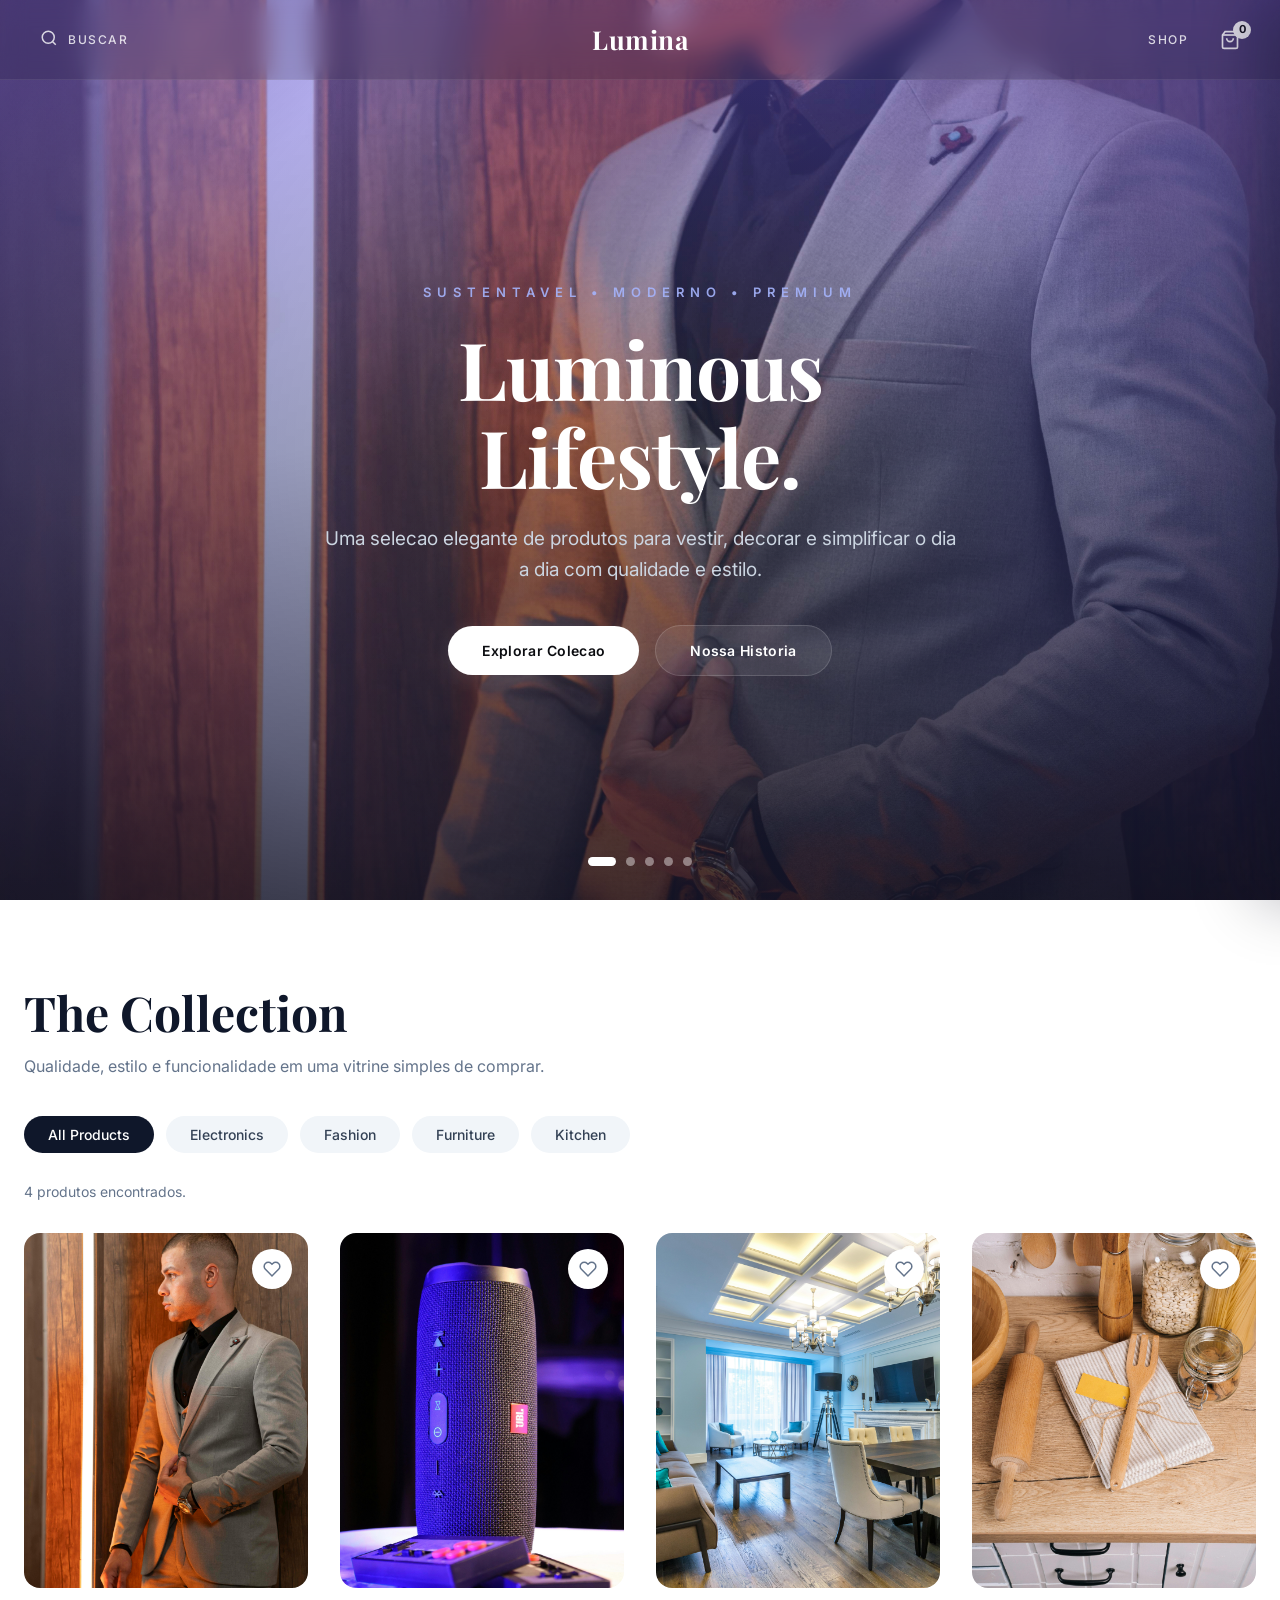
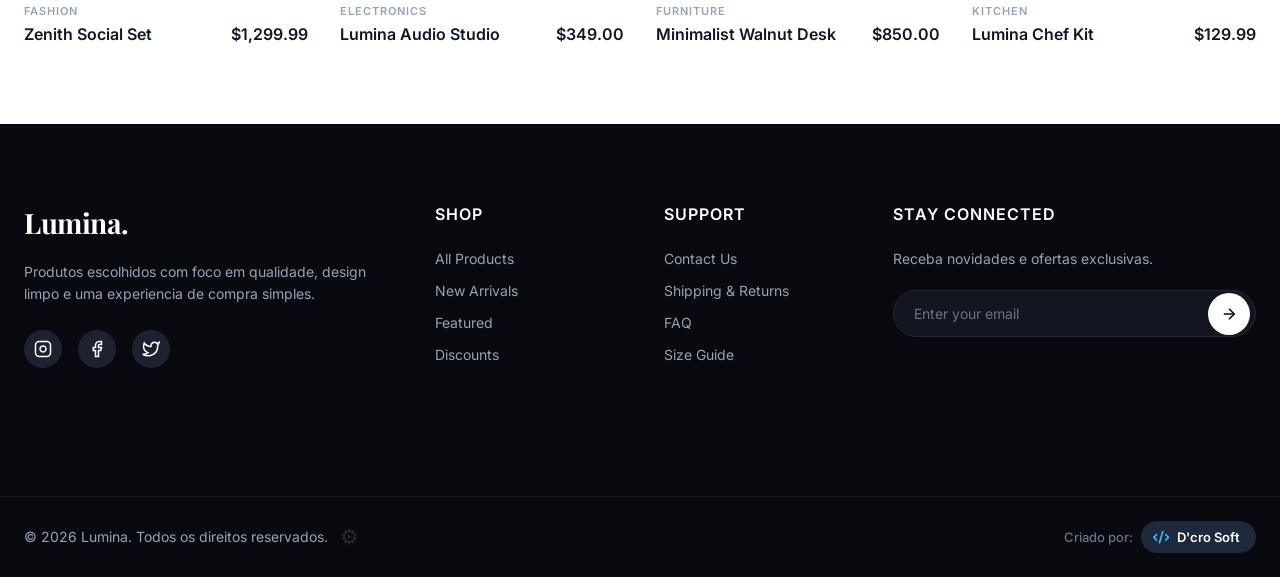
==== index.html @ e0f4ee26 "Alteração da home page" ====
<!DOCTYPE html>
<html lang="pt">

<head>
  <meta charset="UTF-8">
  <meta name="viewport" content="width=device-width, initial-scale=1.0">
  <title>Lumina - Loja Premium</title>
  <link rel="preconnect" href="https://fonts.googleapis.com">
  <link rel="preconnect" href="https://fonts.gstatic.com" crossorigin>
  <link
    href="https://fonts.googleapis.com/css2?family=Inter:wght@400;500;600&family=Playfair+Display:wght@700&display=swap"
    rel="stylesheet">
  <link rel="stylesheet" href="https://cdnjs.cloudflare.com/ajax/libs/font-awesome/6.5.1/css/all.min.css">
  <link rel="stylesheet" href="css/style.css">
</head>

<body>
  <nav class="navbar">
    <div class="nav-container">
      <div class="nav-left">
        <button class="search-toggle-btn" type="button" aria-label="Abrir busca">
          <span class="search-icon">
            <svg viewBox="0 0 24 24" fill="none" stroke="currentColor" stroke-width="2">
              <circle cx="11" cy="11" r="8"></circle>
              <line x1="21" y1="21" x2="16.65" y2="16.65"></line>
            </svg>
          </span>
          <span class="nav-text">BUSCAR</span>
        </button>
      </div>

      <div class="nav-center">
        <a href="#" class="brand-logo">Lumina</a>
      </div>

      <div class="nav-right">
        <a href="#collection" class="nav-link">SHOP</a>
        <button class="cart-btn" type="button" aria-label="Abrir carrinho">
          <svg viewBox="0 0 24 24" fill="none" stroke="currentColor" stroke-width="2">
            <path d="M6 2L3 6v14a2 2 0 0 0 2 2h14a2 2 0 0 0 2-2V6l-3-4z"></path>
            <line x1="3" y1="6" x2="21" y2="6"></line>
            <path d="M16 10a4 4 0 0 1-8 0"></path>
          </svg>
          <span class="cart-count" aria-live="polite">0</span>
        </button>
      </div>
    </div>
  </nav>

  <section class="hero-slider" aria-label="Destaques da loja">
    <div class="slider-wrapper" id="sliderWrapper">
      <div class="slide active-slide" style="background-image: url('images/roupaSocial.jpg');">
        <div class="hero-content">
          <p class="subtitle">SUSTENTAVEL • MODERNO • PREMIUM</p>
          <h1 class="title">Luminous<br>Lifestyle.</h1>
          <p class="description">Uma selecao elegante de produtos para vestir, decorar e simplificar o dia a dia com
            qualidade e estilo.</p>
          <div class="hero-buttons">
            <a href="#collection" class="btn btn-primary">Explorar Colecao</a>
            <a href="#footer" class="btn btn-secondary">Nossa Historia</a>
          </div>
        </div>
      </div>

      <div class="slide" style="background-image: url('images/kit-cozinha.jpg');">
        <div class="hero-content">
          <p class="subtitle">CASA • ELEGANCIA • FUNCIONALIDADE</p>
          <h1 class="title">Kitchen<br>Essentials.</h1>
          <p class="description">Itens de cozinha com visual limpo, materiais resistentes e presenca discreta.</p>
          <div class="hero-buttons">
            <a href="#collection" class="btn btn-primary" data-category-link="Kitchen">Ver Cozinha</a>
            <a href="#collection" class="btn btn-secondary">Catalogo</a>
          </div>
        </div>
      </div>

      <div class="slide" style="background-image: url('images/mobila.jpg');">
        <div class="hero-content">
          <p class="subtitle">PREMIUM • DESIGN • CONFORTO</p>
          <h1 class="title">Modern<br>Spaces.</h1>
          <p class="description">Moveis e pecas para ambientes calmos, bonitos e bem organizados.</p>
          <div class="hero-buttons">
            <a href="#collection" class="btn btn-primary" data-category-link="Furniture">Shop Interior</a>
            <a href="#collection" class="btn btn-secondary">Catalogo</a>
          </div>
        </div>
      </div>

      <div class="slide" style="background-image: url('images/roupa.jpg');">
        <div class="hero-content">
          <p class="subtitle">FASHION • CONFORTO • ECO</p>
          <h1 class="title">Conscious<br>Fashion.</h1>
          <p class="description">Pecas versateis para quem gosta de roupa bonita sem exagero.</p>
          <div class="hero-buttons">
            <a href="#collection" class="btn btn-primary" data-category-link="Fashion">Ver Moda</a>
            <a href="#footer" class="btn btn-secondary">Etica Eco</a>
          </div>
        </div>
      </div>

      <div class="slide" style="background-image: url('images/electronicos.jpg');">
        <div class="hero-content">
          <p class="subtitle">TECH • MODERNO • INTELIGENTE</p>
          <h1 class="title">Everyday<br>Tech.</h1>
          <p class="description">Eletronicos selecionados para trabalho, lazer e rotina com acabamento premium.</p>
          <div class="hero-buttons">
            <a href="#collection" class="btn btn-primary" data-category-link="Electronics">Ver Eletronicos</a>
            <a href="#collection" class="btn btn-secondary">Novidades</a>
          </div>
        </div>
      </div>

      <div class="slide" style="background-image: url('images/roupaSocial.jpg');">
        <div class="hero-content">
          <p class="subtitle">SUSTENTAVEL • MODERNO • PREMIUM</p>
          <h1 class="title">Luminous<br>Lifestyle.</h1>
          <p class="description">Uma selecao elegante de produtos para vestir, decorar e simplificar o dia a dia com
            qualidade e estilo.</p>
          <div class="hero-buttons">
            <a href="#collection" class="btn btn-primary">Explorar Colecao</a>
            <a href="#footer" class="btn btn-secondary">Nossa Historia</a>
          </div>
        </div>
      </div>
    </div>

    <div class="slider-dots" id="sliderDots" aria-label="Controle dos slides"></div>
    <div id="heroToast" class="hero-toast" role="status" aria-live="polite" aria-atomic="true"></div>
  </section>

  <section class="collection-section" id="collection">
    <div class="container">
      <header class="collection-header fade-up-element visible">
        <h2 class="collection-title">The Collection</h2>
        <p class="collection-subtitle">Qualidade, estilo e funcionalidade em uma vitrine simples de comprar.</p>
      </header>

      <div class="collection-search" id="collectionSearch" aria-hidden="true">
        <div class="collection-search-inner">
          <span class="collection-search-icon" aria-hidden="true">
            <svg viewBox="0 0 24 24" fill="none" stroke="currentColor" stroke-width="2">
              <circle cx="11" cy="11" r="8"></circle>
              <line x1="21" y1="21" x2="16.65" y2="16.65"></line>
            </svg>
          </span>
          <input type="search" id="productSearch" placeholder="Buscar produtos, categorias ou estilos..."
            aria-label="Buscar produtos">
          <button class="search-close-btn" type="button" aria-label="Limpar busca">Limpar</button>
        </div>
      </div>

      <div class="categories-wrapper fade-up-element visible">
        <div class="categories-container">
          <button class="category-btn active" type="button" data-category="All">All Products</button>
          <button class="category-btn" type="button" data-category="Electronics">Electronics</button>
          <button class="category-btn" type="button" data-category="Fashion">Fashion</button>
          <button class="category-btn" type="button" data-category="Furniture">Furniture</button>
          <button class="category-btn" type="button" data-category="Kitchen">Kitchen</button>
        </div>
      </div>

      <p class="results-status" id="resultsStatus" aria-live="polite"></p>

      <div class="products-grid">
        <article class="product-card fade-up-element visible" data-id="zenith" data-category="Fashion"
          data-name="Zenith Social Set" data-price="1299.99">
          <div class="product-image-container">
            <img src="images/roupaSocial.jpg" alt="Zenith Social Set" class="product-image">
            <button class="favorite-btn" type="button" aria-label="Favoritar Zenith Social Set">
              <svg viewBox="0 0 24 24" fill="none" stroke="currentColor" stroke-width="2">
                <path
                  d="M20.84 4.61a5.5 5.5 0 0 0-7.78 0L12 5.67l-1.06-1.06a5.5 5.5 0 0 0-7.78 7.78l1.06 1.06L12 21.23l7.78-7.78 1.06-1.06a5.5 5.5 0 0 0 0-7.78z">
                </path>
              </svg>
            </button>
            <button class="add-to-bag-btn" type="button">Add to Bag</button>
          </div>
          <div class="product-info">
            <span class="product-category">Fashion</span>
            <div class="product-meta">
              <h3 class="product-name">Zenith Social Set</h3>
              <span class="product-price">$1,299.99</span>
            </div>
          </div>
        </article>

        <article class="product-card fade-up-element visible" data-id="lumina-audio" data-category="Electronics"
          data-name="Lumina Audio Studio" data-price="349.00">
          <div class="product-image-container">
            <img src="images/electronicos.jpg" alt="Lumina Audio Studio" class="product-image">
            <button class="favorite-btn" type="button" aria-label="Favoritar Lumina Audio Studio">
              <svg viewBox="0 0 24 24" fill="none" stroke="currentColor" stroke-width="2">
                <path
                  d="M20.84 4.61a5.5 5.5 0 0 0-7.78 0L12 5.67l-1.06-1.06a5.5 5.5 0 0 0-7.78 7.78l1.06 1.06L12 21.23l7.78-7.78 1.06-1.06a5.5 5.5 0 0 0 0-7.78z">
                </path>
              </svg>
            </button>
            <button class="add-to-bag-btn" type="button">Add to Bag</button>
          </div>
          <div class="product-info">
            <span class="product-category">Electronics</span>
            <div class="product-meta">
              <h3 class="product-name">Lumina Audio Studio</h3>
              <span class="product-price">$349.00</span>
            </div>
          </div>
        </article>

        <article class="product-card fade-up-element visible" data-id="walnut-desk" data-category="Furniture"
          data-name="Minimalist Walnut Desk" data-price="850.00">
          <div class="product-image-container">
            <img src="images/mobila.jpg" alt="Minimalist Walnut Desk" class="product-image">
            <button class="favorite-btn" type="button" aria-label="Favoritar Minimalist Walnut Desk">
              <svg viewBox="0 0 24 24" fill="none" stroke="currentColor" stroke-width="2">
                <path
                  d="M20.84 4.61a5.5 5.5 0 0 0-7.78 0L12 5.67l-1.06-1.06a5.5 5.5 0 0 0-7.78 7.78l1.06 1.06L12 21.23l7.78-7.78 1.06-1.06a5.5 5.5 0 0 0 0-7.78z">
                </path>
              </svg>
            </button>
            <button class="add-to-bag-btn" type="button">Add to Bag</button>
          </div>
          <div class="product-info">
            <span class="product-category">Furniture</span>
            <div class="product-meta">
              <h3 class="product-name">Minimalist Walnut Desk</h3>
              <span class="product-price">$850.00</span>
            </div>
          </div>
        </article>

        <article class="product-card fade-up-element visible" data-id="chef-kit" data-category="Kitchen"
          data-name="Lumina Chef Kit" data-price="129.99">
          <div class="product-image-container">
            <img src="images/kit-cozinha.jpg" alt="Lumina Chef Kit" class="product-image">
            <button class="favorite-btn" type="button" aria-label="Favoritar Lumina Chef Kit">
              <svg viewBox="0 0 24 24" fill="none" stroke="currentColor" stroke-width="2">
                <path
                  d="M20.84 4.61a5.5 5.5 0 0 0-7.78 0L12 5.67l-1.06-1.06a5.5 5.5 0 0 0-7.78 7.78l1.06 1.06L12 21.23l7.78-7.78 1.06-1.06a5.5 5.5 0 0 0 0-7.78z">
                </path>
              </svg>
            </button>
            <button class="add-to-bag-btn" type="button">Add to Bag</button>
          </div>
          <div class="product-info">
            <span class="product-category">Kitchen</span>
            <div class="product-meta">
              <h3 class="product-name">Lumina Chef Kit</h3>
              <span class="product-price">$129.99</span>
            </div>
          </div>
        </article>
      </div>
    </div>
  </section>

  <aside class="cart-drawer" id="cartDrawer" aria-hidden="true" aria-label="Carrinho de compras">
    <div class="cart-drawer-header">
      <h2>Seu Carrinho</h2>
      <button class="cart-close-btn" type="button" aria-label="Fechar carrinho">×</button>
    </div>
    <div class="cart-items" id="cartItems"></div>
    <div class="cart-empty" id="cartEmpty">Seu carrinho esta vazio.</div>
    <div class="cart-summary">
      <div>
        <span>Subtotal</span>
        <strong id="cartSubtotal">$0.00</strong>
      </div>
      <button class="checkout-btn" type="button">Finalizar Pedido</button>
    </div>
  </aside>
  <div class="overlay" id="overlay"></div>

  <footer class="main-footer" id="footer">
    <div class="container footer-container">
      <div class="footer-column brand-column">
        <a href="#" class="footer-logo">Lumina.</a>
        <p class="footer-about">Produtos escolhidos com foco em qualidade, design limpo e uma experiencia de compra
          simples.</p>
        <div class="social-links">
          <a href="#" aria-label="Instagram">
            <svg viewBox="0 0 24 24" fill="none" stroke="currentColor" stroke-width="2">
              <rect x="2" y="2" width="20" height="20" rx="5" ry="5"></rect>
              <path d="M16 11.37A4 4 0 1 1 12.63 8 4 4 0 0 1 16 11.37z"></path>
              <line x1="17.5" y1="6.5" x2="17.51" y2="6.5"></line>
            </svg>
          </a>
          <a href="#" aria-label="Facebook">
            <svg viewBox="0 0 24 24" fill="none" stroke="currentColor" stroke-width="2">
              <path d="M18 2h-3a5 5 0 0 0-5 5v3H7v4h3v8h4v-8h3l1-4h-4V7a1 1 0 0 1 1-1h3z"></path>
            </svg>
          </a>
          <a href="#" aria-label="Twitter">
            <svg viewBox="0 0 24 24" fill="none" stroke="currentColor" stroke-width="2">
              <path
                d="M23 3a10.9 10.9 0 0 1-3.14 1.53 4.48 4.48 0 0 0-7.86 3v1A10.66 10.66 0 0 1 3 4s-4 9 5 13a11.64 11.64 0 0 1-7 2c9 5 20 0 20-11.5a4.5 4.5 0 0 0-.08-.83A7.72 7.72 0 0 0 23 3z">
              </path>
            </svg>
          </a>
        </div>
      </div>

      <div class="footer-column">
        <h4 class="footer-title">Shop</h4>
        <ul class="footer-links">
          <li><a href="#collection">All Products</a></li>
          <li><a href="#collection">New Arrivals</a></li>
          <li><a href="#collection">Featured</a></li>
          <li><a href="#collection">Discounts</a></li>
        </ul>
      </div>

      <div class="footer-column">
        <h4 class="footer-title">Support</h4>
        <ul class="footer-links">
          <li><a href="#">Contact Us</a></li>
          <li><a href="#">Shipping & Returns</a></li>
          <li><a href="#">FAQ</a></li>
          <li><a href="#">Size Guide</a></li>
        </ul>
      </div>

      <div class="footer-column newsletter-column">
        <h4 class="footer-title">Stay Connected</h4>
        <p class="newsletter-text">Receba novidades e ofertas exclusivas.</p>
        <form class="newsletter-form" id="newsletterForm">
          <input type="email" placeholder="Enter your email" class="newsletter-input" required>
          <button type="submit" class="newsletter-btn" aria-label="Inscrever">
            <svg viewBox="0 0 24 24" fill="none" stroke="currentColor" stroke-width="2">
              <line x1="5" y1="12" x2="19" y2="12"></line>
              <polyline points="12 5 19 12 12 19"></polyline>
            </svg>
          </button>
        </form>
      </div>
    </div>

    <div class="footer-bottom">
      <div class="container bottom-container">
        <div class="copyright-admin-box">
          <p>&copy; 2026 Lumina. Todos os direitos reservados.</p>
          <a href="loginAdm.html" class="admin-link" title="Painel Administrativo">⚙</a>
        </div>

        <div class="dev-credits">
          <span class="created-by-text">Criado por:</span>
          <a href="https://dcro-soft.vercel.app/" target="_blank" rel="noopener noreferrer" class="btn-dcro">
            <i class="fa-solid fa-code icone-codigo"></i>
            <div class="janela-conteudo">
              <span class="texto-dcro">D'cro Soft</span>
              <i class="fa-solid fa-arrow-right icone-seta"></i>
            </div>
          </a>
        </div>
      </div>
    </div>
  </footer>

  <script src="js/script.js"></script>
</body>

</html>
---- css/style.css ----
/* ==========================================================================
   RESET E CONFIGURAÇÕES GERAIS
   ========================================================================== */
* {
    margin: 0;
    padding: 0;
    box-sizing: border-box;
    font-family: 'Inter', system-ui, -apple-system, sans-serif;
}

body {
    background-color: #0b0c10;
    color: #ffffff;
    overflow-x: hidden;
    -webkit-font-smoothing: antialiased;
}

/* ==========================================================================
   NAVBAR SUPERIOR (GLASSMORPHISM STYLE)
   ========================================================================== */
.navbar {
    position: fixed;
    top: 0;
    left: 0;
    width: 100%;
    height: 80px;
    z-index: 100;
    background-color: rgba(11, 12, 16, 0.15);
    backdrop-filter: blur(12px);
    -webkit-backdrop-filter: blur(12px);
    border-bottom: 1px solid rgba(255, 255, 255, 0.08);
    display: flex;
    align-items: center;
    /* Transição suave para quando a classe mudar */
    transition: background-color 0.4s ease, border-bottom 0.4s ease, box-shadow 0.4s ease;
}

.navbar.navbar-scrolled {
    background-color: #0b0c10;
    /* O teu azul-escuro/preto de luxo do Body */
    border-bottom: 1px solid rgba(165, 180, 252, 0.2);
    /* Linha fina lilás sutil */
    box-shadow: 0 10px 30px rgba(0, 0, 0, 0.3);
    /* Sombra para descolar da secção branca */
}

.nav-container {
    width: 100%;
    max-width: 1440px;
    margin: 0 auto;
    padding: 0 40px;
    display: flex;
    justify-content: space-between;
    align-items: center;
}

/* Lado Esquerdo - Botao de busca */
.nav-left {
    flex: 1;
    display: flex;
    justify-content: flex-start;
}

.search-toggle-btn {
    background: transparent;
    border: none;
    color: #ffffff;
    display: flex;
    align-items: center;
    gap: 10px;
    cursor: pointer;
    font-size: 12px;
    font-weight: 500;
    letter-spacing: 1.5px;
    opacity: 0.8;
    transition: opacity 0.3s ease;
}

.search-toggle-btn:hover {
    opacity: 1;
}

.search-icon svg {
    width: 18px;
    height: 18px;
}

/* Centro - Logotipo */
.nav-center {
    display: flex;
    justify-content: center;
}

.brand-logo {
    font-family: 'Playfair Display', Georgia, serif;
    font-size: 26px;
    font-weight: 700;
    color: #ffffff;
    text-decoration: none;
    letter-spacing: 0.5px;
}

/* Lado Direito - Menu e Carrinho */
.nav-right {
    flex: 1;
    display: flex;
    justify-content: flex-end;
    align-items: center;
    gap: 32px;
}

.nav-link {
    color: #ffffff;
    text-decoration: none;
    font-size: 12px;
    font-weight: 500;
    letter-spacing: 1.5px;
    opacity: 0.8;
    transition: opacity 0.3s ease;
}

.nav-link:hover {
    opacity: 1;
}

.cart-btn {
    background: transparent;
    border: none;
    color: #ffffff;
    cursor: pointer;
    display: flex;
    align-items: center;
    position: relative;
    opacity: 0.8;
    transition: opacity 0.3s ease;
}

.cart-btn:hover {
    opacity: 1;
}

.cart-btn svg {
    width: 20px;
    height: 20px;
}

.cart-count {
    position: absolute;
    top: -9px;
    right: -11px;
    min-width: 18px;
    height: 18px;
    padding: 0 5px;
    border-radius: 999px;
    background-color: #ffffff;
    color: #0b0c10;
    display: inline-flex;
    align-items: center;
    justify-content: center;
    font-size: 11px;
    font-weight: 700;
    line-height: 1;
}

.search-close-btn {
    border: none;
    border-radius: 999px;
    background-color: #0f172a;
    color: #ffffff;
    padding: 0 18px;
    font-weight: 700;
    cursor: pointer;
}

/* ==========================================================================
   CONTAINER DO HERO SLIDER
   ========================================================================== */
.hero-slider {
    position: relative;
    width: 100vw;
    height: 100vh;
    overflow: hidden;
    background-color: #000000;
}

.slider-wrapper {
    display: flex;
    width: max-content;
    height: 100%;
    transition: transform 0.8s cubic-bezier(0.25, 1, 0.5, 1);
}

/* Cada Slide Individual */
.slide {
    position: relative;
    width: 100vw;
    height: 100%;
    background-size: cover;
    background-repeat: no-repeat;
    background-position: center;
    display: flex;
    align-items: center;
    justify-content: center;
    text-align: center;
    flex-shrink: 0;
}

/* Efeito Vinheta Lilás */
.slide::before {
    content: '';
    position: absolute;
    top: 0;
    left: 0;
    width: 100%;
    height: 100%;
    background: radial-gradient(circle,
            rgba(165, 180, 252, 0.15) 0%,
            rgba(99, 102, 241, 0.35) 60%,
            rgba(49, 46, 129, 0.65) 100%);
    z-index: 1;
}

.slide::after {
    content: '';
    position: absolute;
    top: 0;
    left: 0;
    width: 100%;
    height: 100%;
    background: linear-gradient(to bottom,
            rgba(139, 92, 246, 0.2) 0%,
            rgba(15, 23, 42, 0.3) 50%,
            rgba(11, 12, 16, 0.7) 100%);
    z-index: 2;
}

/* Elementos do Texto */
.hero-content {
    position: relative;
    z-index: 10;
    max-width: 850px;
    padding: 0 24px;
    margin-top: 60px;
    /* Compensa a altura da Navbar */
    display: flex;
    flex-direction: column;
    align-items: center;
}

.subtitle {
    font-size: clamp(10px, 1.2vw, 13px);
    letter-spacing: 6px;
    color: #a5b4fc;
    margin-bottom: 24px;
    font-weight: 600;
    text-transform: uppercase;
    opacity: 0.9;
}

.title {
    font-size: clamp(38px, 6.5vw, 80px);
    font-family: 'Playfair Display', Georgia, serif;
    font-weight: 700;
    line-height: 1.1;
    color: #ffffff;
    margin-bottom: 24px;
    letter-spacing: -1px;
}

.description {
    font-size: clamp(14px, 1.8vw, 19px);
    color: #cbd5e1;
    line-height: 1.6;
    margin-bottom: 40px;
    max-width: 640px;
    font-weight: 400;
}

.hero-buttons {
    display: flex;
    gap: 16px;
    justify-content: center;
    align-items: center;
}

.btn {
    display: inline-block;
    padding: 16px 34px;
    border-radius: 40px;
    text-decoration: none;
    font-size: 14px;
    font-weight: 600;
    letter-spacing: 0.3px;
    transition: all 0.3s cubic-bezier(0.4, 0, 0.2, 1);
}

.btn-primary {
    background-color: #ffffff;
    color: #0b0c10;
    box-shadow: 0 4px 20px rgba(255, 255, 255, 0.1);
}

.btn-primary:hover {
    background-color: #f3f4f6;
    transform: translateY(-3px);
    box-shadow: 0 6px 24px rgba(255, 255, 255, 0.2);
}

.btn-secondary {
    background-color: rgba(255, 255, 255, 0.08);
    color: #ffffff;
    backdrop-filter: blur(12px);
    -webkit-backdrop-filter: blur(12px);
    border: 1px solid rgba(255, 255, 255, 0.15);
}

.btn-secondary:hover {
    background-color: rgba(255, 255, 255, 0.16);
    border-color: rgba(255, 255, 255, 0.3);
    transform: translateY(-3px);
}

/* Acessibilidade: foco visível premium */
.btn:focus-visible,
.nav-link:focus-visible,
.search-toggle-btn:focus-visible,
.cart-btn:focus-visible,
.category-btn:focus-visible,
.favorite-btn:focus-visible,
.add-to-bag-btn:focus-visible,
.slider-dot:focus-visible,
.cart-close-btn:focus-visible,
.checkout-btn:focus-visible,
.quantity-controls button:focus-visible,
.search-close-btn:focus-visible,
.newsletter-btn:focus-visible,
.newsletter-input:focus-visible {
    outline: 2px solid rgba(56, 189, 248, 0.9);
    outline-offset: 3px;
    box-shadow: 0 0 0 5px rgba(56, 189, 248, 0.18);
}

/* Toast de confirmação (Add to Bag) */
.hero-toast {
    position: absolute;
    left: 50%;
    top: 95px;
    transform: translateX(-50%);
    padding: 10px 18px;
    border-radius: 999px;
    background: rgba(255, 255, 255, 0.12);
    border: 1px solid rgba(255, 255, 255, 0.18);
    color: #ffffff;
    font-size: 13px;
    backdrop-filter: blur(10px);
    -webkit-backdrop-filter: blur(10px);
    opacity: 0;
    pointer-events: none;
    transition: opacity 0.25s ease, transform 0.25s ease;
    z-index: 200;
}

.hero-toast.show {
    opacity: 1;
    transform: translateX(-50%) translateY(-6px);
}

.slider-dots {
    position: absolute;
    left: 50%;
    bottom: 34px;
    z-index: 20;
    display: flex;
    align-items: center;
    gap: 10px;
    transform: translateX(-50%);
}

.slider-dot {
    width: 9px;
    height: 9px;
    border: 0;
    border-radius: 50%;
    background-color: rgba(255, 255, 255, 0.42);
    cursor: pointer;
    transition: width 0.25s ease, background-color 0.25s ease;
}

.slider-dot.active {
    width: 28px;
    border-radius: 999px;
    background-color: #ffffff;
}

/* ==========================================================================
   🎬 ANIMAÇÕES ENTRADA DE CADA SLIDE EXCLUSIVAS

   ========================================================================== */
.slide .subtitle,
.slide .title,
.slide .description,
.slide .hero-buttons {
    opacity: 0;
    transform: translateY(35px);
    transition: opacity 1.2s cubic-bezier(0.25, 1, 0.5, 1),
        transform 1.2s cubic-bezier(0.25, 1, 0.5, 1);
}

.slide .subtitle {
    transform: translateX(-40px);
    /* O subtítulo entra pela lateral */
}

/* Desbloqueio das animações no slide ativo */
.slide.active-slide .subtitle {
    opacity: 0.9;
    transform: translateX(0);
    transition-delay: 100ms;
}

.slide.active-slide .title {
    opacity: 1;
    transform: translateY(0);
    transition-delay: 250ms;
}

.slide.active-slide .description {
    opacity: 1;
    transform: translateY(0);
    transition-delay: 400ms;
}

.slide.active-slide .hero-buttons {
    opacity: 1;
    transform: translateY(0);
    transition-delay: 550ms;
}

/* ==========================================================================
   📱 RESPONSIVIDADE (MOBILE & TABLET)
   ========================================================================== */
@media (max-width: 992px) {
    .nav-container {
        padding: 0 24px;
    }

    .nav-text {
        display: none;
        /* Esconde a frase "BUSCAR" mantendo apenas o icone de lupa */
    }
}

@media (max-width: 768px) {
    .hero-buttons {
        flex-direction: column;
        width: 100%;
        gap: 12px;
    }

    .btn {
        width: 100%;
        text-align: center;
        padding: 14px 24px;
    }

    .collection-search.open {
        max-height: 140px;
    }

    .collection-search-inner {
        border-radius: 20px;
        align-items: stretch;
        flex-wrap: wrap;
        padding: 12px;
    }

    .collection-search input {
        flex-basis: calc(100% - 34px);
    }

    .search-close-btn {
        width: 100%;
        height: 42px;
    }
}

@media (max-width: 480px) {
    .navbar {
        height: 70px;
    }

    .brand-logo {
        font-size: 22px;
    }

    .subtitle {
        letter-spacing: 4px;
        margin-bottom: 16px;
    }

    .title {
        margin-bottom: 16px;
    }

    .description {
        margin-bottom: 32px;
    }
}





/* ==========================================================================
   🎬 ANIMAÇÃO EXCLUSIVA PARA O PRIMEIRO CARREGAMENTO (FIRST LOAD)
   ========================================================================== */

/* Criamos a animação para o título, descrição e botões */
@keyframes firstLoadFadeUp {
    from {
        opacity: 0;
        transform: translateY(40px);
    }

    to {
        opacity: 1;
        transform: translateY(0);
    }
}

/* Criamos a animação exclusiva para o subtítulo (vindo do lado) */
@keyframes firstLoadFadeRight {
    from {
        opacity: 0;
        transform: translateX(-50px);
    }

    to {
        opacity: 0.9;
        transform: translateX(0);
    }
}

/* 🎯 Aplicamos a animação apenas quando a página abre e o slide 1 está ativo */
.slide:first-child.active-slide .subtitle {
    animation: firstLoadFadeRight 1s cubic-bezier(0.25, 1, 0.5, 1) forwards;
    animation-delay: 200ms;
}

.slide:first-child.active-slide .title {
    animation: firstLoadFadeUp 1s cubic-bezier(0.25, 1, 0.5, 1) forwards;
    animation-delay: 400ms;
}

.slide:first-child.active-slide .description {
    animation: firstLoadFadeUp 1s cubic-bezier(0.25, 1, 0.5, 1) forwards;
    animation-delay: 600ms;
}

.slide:first-child.active-slide .hero-buttons {
    animation: firstLoadFadeUp 1s cubic-bezier(0.25, 1, 0.5, 1) forwards;
    animation-delay: 800ms;
}













/* ==========================================================================
   SECÇÃO 2: ESTILOS DA MONTRA DE PRODUTOS (THE COLLECTION)
   ========================================================================== */
/* ==========================================================================
   SECÇÃO 2: ESTILOS DA MONTRA DE PRODUTOS (THE COLLECTION)
   ========================================================================== */
.collection-section {
    background-color: #ffffff;
    /* Fundo branco limpo contrastando com o hero */
    color: #0b0c10;
    padding: 80px 0;
    width: 100vw;
    scroll-margin-top: 86px;
}

.container {
    max-width: 1280px;
    margin: 0 auto;
    padding: 0 24px;
}

/* 🎬 CLASSES BASE PARA OS FADES DE ENTRADA (Otimizadas com Keyframes Nativas) */
.fade-up-element.visible {
    opacity: 0;
    transform: translateY(30px);
    /* Força a execução da animação de forma fluida assim que a página renderiza */
    animation: entradaFadeUp 1.2s cubic-bezier(0.25, 1, 0.5, 1) forwards;
}

/* Definição estrutural da animação de subida */
@keyframes entradaFadeUp {
    from {
        opacity: 0;
        transform: translateY(30px);
    }

    to {
        opacity: 1;
        transform: translateY(0);
    }
}

/* Cabeçalho da Secção */
.collection-header {
    margin-bottom: 40px;
}

/* Aplica o delay de início ao cabeçalho */
.collection-header.fade-up-element.visible {
    animation-delay: 200ms;
}

.collection-title {
    font-size: clamp(32px, 4vw, 48px);
    font-family: 'Playfair Display', Georgia, serif;
    color: #0f172a;
    font-weight: 700;
    margin-bottom: 12px;
}

.collection-subtitle {
    font-size: 16px;
    color: #64748b;
    max-width: 600px;
}

.collection-search {
    max-height: 0;
    opacity: 0;
    overflow: hidden;
    transform: translateY(-8px);
    transition: max-height 0.35s ease, opacity 0.25s ease, transform 0.35s ease, margin-bottom 0.35s ease;
    margin-bottom: 0;
}

.collection-search.open {
    max-height: 90px;
    opacity: 1;
    transform: translateY(0);
    margin-bottom: 28px;
}

.collection-search-inner {
    min-height: 58px;
    display: flex;
    align-items: center;
    gap: 12px;
    padding: 8px 10px 8px 18px;
    border: 1px solid #e2e8f0;
    border-radius: 999px;
    background-color: #f8fafc;
    box-shadow: 0 18px 40px rgba(15, 23, 42, 0.08);
}

.collection-search-icon {
    width: 20px;
    height: 20px;
    color: #64748b;
    display: inline-flex;
    align-items: center;
    justify-content: center;
    flex: 0 0 auto;
}

.collection-search-icon svg {
    width: 18px;
    height: 18px;
}

.collection-search input {
    flex: 1;
    min-width: 0;
    border: 0;
    background-color: transparent;
    color: #0f172a;
    font-size: 15px;
    outline: none;
}

.collection-search input::placeholder {
    color: #94a3b8;
}

.results-status {
    min-height: 22px;
    margin: -28px 0 28px;
    color: #64748b;
    font-size: 14px;
}

/* Barra de Categorias com Scroll Horizontal */
.categories-wrapper {
    width: 100%;
    overflow-x: auto;
    /* Permite o scroll horizontal se faltar espaço */
    margin-bottom: 48px;
    padding-bottom: 10px;
    /* Esconder a barra de rolagem visual no Chrome/Safari */
    scrollbar-width: none;
}

/* Aplica o delay de início à barra de categorias */
.categories-wrapper.fade-up-element.visible {
    animation-delay: 400ms;
}

.categories-wrapper::-webkit-scrollbar {
    display: none;
    /* Oculta barra no Safari e Chrome */
}

.categories-container {
    display: flex;
    gap: 12px;
    width: max-content;
    /* Garante que os botões não quebrem linha */
}

.category-btn {
    background-color: #f1f5f9;
    color: #334155;
    border: none;
    padding: 10px 24px;
    border-radius: 20px;
    font-size: 14px;
    font-weight: 500;
    cursor: pointer;
    transition: all 0.3s ease;
    white-space: nowrap;
    /* Impede o texto de quebrar dentro do botão */
}

.category-btn:hover {
    background-color: #e2e8f0;
}

.category-btn.active {
    background-color: #0f172a;
    color: #ffffff;
}

/* Grid de Produtos */
.products-grid {
    display: grid;
    grid-template-columns: repeat(auto-fit, minmax(280px, 1fr));
    gap: 32px;
}

/* Card do Produto */
.product-card {
    display: flex;
    flex-direction: column;
    background-color: transparent;
}

.product-card[hidden] {
    display: none;
}

/* Container da Imagem (Onde a mágica acontece) */
.product-image-container {
    position: relative;
    width: 100%;
    aspect-ratio: 4 / 5;
    /* Proporção elegante vertical */
    border-radius: 16px;
    /* Cantos arredondados iguais ao print */
    overflow: hidden;
    /* Corta o zoom da imagem e o botão que sobe */
    background-color: #f8fafc;
    display: flex;
    align-items: center;
    justify-content: center;
}

.product-image {
    width: 100%;
    height: 100%;
    object-fit: cover;
    /* Zoom suave ao começar e terminar */
    transition: transform 0.6s cubic-bezier(0.25, 1, 0.5, 1);
}

/* Efeito de Zoom ao Passar o Rato */
.product-card:hover .product-image {
    transform: scale(1.08);
    /* Dá o zoom elegantemente */
}

/* Ícone de Favoritar (Coração) */
.favorite-btn {
    position: absolute;
    top: 16px;
    right: 16px;
    width: 40px;
    height: 40px;
    border-radius: 50%;
    background-color: #ffffff;
    border: none;
    display: flex;
    align-items: center;
    justify-content: center;
    cursor: pointer;
    z-index: 5;
    box-shadow: 0 4px 10px rgba(0, 0, 0, 0.05);
    transition: all 0.3s ease;
}

.favorite-btn svg {
    width: 18px;
    height: 18px;
    color: #64748b;
    transition: transform 0.2s cubic-bezier(0.175, 0.885, 0.32, 1.275);
}

.favorite-btn:hover {
    transform: scale(1.05);
}

.favorite-btn:hover svg {
    color: #ef4444;
    /* Fica vermelho no hover */
    fill: #ef4444;
}

.favorite-btn.active svg {
    color: #ef4444;
    fill: #ef4444;
}

/* Botão Add to Bag (Efeito de Subida Suave) */
.add-to-bag-btn {
    position: absolute;
    bottom: 20px;
    left: 50%;
    transform: translate(-50%, 100px);
    /* Começa escondido lá em baixo */
    width: calc(100% - 40px);
    background-color: #ffffff;
    color: #0f172a;
    border: none;
    padding: 14px 0;
    border-radius: 30px;
    font-size: 14px;
    font-weight: 600;
    cursor: pointer;
    z-index: 5;
    box-shadow: 0 10px 25px rgba(0, 0, 0, 0.1);
    /* Transição cirúrgica para subir macio */
    transition: transform 0.5s cubic-bezier(0.25, 1, 0.5, 1);
    text-align: center;
}

.add-to-bag-btn:hover {
    background-color: #f8fafc;
    box-shadow: 0 12px 28px rgba(0, 0, 0, 0.15);
}

.product-card:focus-within .add-to-bag-btn {
    transform: translate(-50%, 0);
}

/* Ativação da subida do botão no Hover do Card */
.product-card:hover .add-to-bag-btn {
    transform: translate(-50%, 0);
    /* Sobe de volta para a posição correta */
}

/* Informações do Produto */
.product-info {
    padding-top: 16px;
}

.product-category {
    font-size: 11px;
    text-transform: uppercase;
    letter-spacing: 1px;
    color: #94a3b8;
    font-weight: 600;
    display: block;
    margin-bottom: 6px;
}

.product-meta {
    display: flex;
    justify-content: space-between;
    align-items: flex-start;
    gap: 12px;
}

.product-name {
    font-size: 16px;
    font-weight: 600;
    color: #0f172a;
}

.product-price {
    font-size: 16px;
    font-weight: 600;
    color: #0f172a;
    white-space: nowrap;
}

/* ⏱️ DELAYS DE ENTRADA SEQUENCIAIS (Efeito Cascata Premium Controlado por Animação) */
.products-grid .product-card:nth-child(1) {
    animation-delay: 550ms;
}

.products-grid .product-card:nth-child(2) {
    animation-delay: 700ms;
}

.products-grid .product-card:nth-child(3) {
    animation-delay: 850ms;
}

.products-grid .product-card:nth-child(4) {
    animation-delay: 1000ms;
}





/* ==================footer===================== */
/* ==========================================================================
   SECÇÃO 3: ESTILOS DO FOOTER (DARK LUXURY & CREDITS)
   ========================================================================== */
.main-footer {
    background-color: #090a0f;
    /* Fundo super dark contrastante */
    color: #94a3b8;
    /* Texto cinza suave */
    padding: 80px 0 0 0;
    font-family: -apple-system, BlinkMacSystemFont, "Segoe UI", Roboto, sans-serif;
    width: 100vw;
}

/* Estrutura do Grid Principal */
.footer-container {
    display: grid;
    grid-template-columns: repeat(auto-fit, minmax(220px, 1fr));
    gap: 48px;
    padding-bottom: 60px;
}

@media (min-width: 992px) {
    .footer-container {
        grid-template-columns: 2fr 1fr 1fr 2fr;
    }
}

/* Coluna de Branding */
.footer-logo {
    font-family: 'Playfair Display', Georgia, serif;
    font-size: 28px;
    font-weight: 700;
    color: #ffffff;
    text-decoration: none;
    display: block;
    margin-bottom: 20px;
    letter-spacing: -0.5px;
}

.footer-about {
    font-size: 14px;
    line-height: 1.6;
    margin-bottom: 24px;
}

/* Redes Sociais */
.social-links {
    display: flex;
    gap: 16px;
}

.social-links a {
    width: 38px;
    height: 38px;
    border-radius: 50%;
    background-color: #1e2230;
    color: #ffffff;
    display: flex;
    align-items: center;
    justify-content: center;
    transition: all 0.3s cubic-bezier(0.25, 1, 0.5, 1);
}

.social-links a svg {
    width: 18px;
    height: 18px;
}

.social-links a:hover {
    background-color: #ffffff;
    color: #090a0f;
    transform: translateY(-3px);
}

/* Títulos das Colunas */
.footer-title {
    color: #ffffff;
    font-size: 16px;
    font-weight: 600;
    margin-bottom: 24px;
    text-transform: uppercase;
    letter-spacing: 1px;
}

/* Listas de Links */
.footer-links {
    list-style: none;
    padding: 0;
    margin: 0;
}

.footer-links li {
    margin-bottom: 12px;
}

.footer-links a {
    color: #94a3b8;
    text-decoration: none;
    font-size: 14px;
    transition: color 0.3s ease, padding-left 0.3s ease;
    display: inline-block;
}

.footer-links a:hover {
    color: #ffffff;
    padding-left: 4px;
}

/* Coluna da Newsletter */
.newsletter-text {
    font-size: 14px;
    line-height: 1.6;
    margin-bottom: 20px;
}

.newsletter-form {
    position: relative;
    width: 100%;
    display: flex;
}

.newsletter-input {
    width: 100%;
    background-color: #131520;
    border: 1px solid #23273a;
    padding: 14px 54px 14px 20px;
    border-radius: 28px;
    color: #ffffff;
    font-size: 14px;
    transition: all 0.3s ease;
}

.newsletter-input::placeholder {
    color: #64748b;
}

.newsletter-input:focus {
    outline: none;
    border-color: #ffffff;
    background-color: #171a29;
}

.newsletter-btn {
    position: absolute;
    right: 6px;
    top: 50%;
    transform: translateY(-50%);
    width: 42px;
    height: 42px;
    border-radius: 50%;
    background-color: #ffffff;
    color: #090a0f;
    border: none;
    display: flex;
    align-items: center;
    justify-content: center;
    cursor: pointer;
    transition: all 0.3s ease;
}

.newsletter-btn svg {
    width: 18px;
    height: 18px;
}

.newsletter-btn:hover {
    background-color: #f1f5f9;
    transform: translateY(-50%) scale(1.05);
}

.overlay {
    position: fixed;
    inset: 0;
    z-index: 250;
    background-color: rgba(2, 6, 23, 0.58);
    opacity: 0;
    pointer-events: none;
    transition: opacity 0.25s ease;
}

.overlay.show {
    opacity: 1;
    pointer-events: auto;
}

.cart-drawer {
    position: fixed;
    top: 0;
    right: 0;
    z-index: 300;
    width: min(420px, 100vw);
    height: 100vh;
    background-color: #ffffff;
    color: #0f172a;
    transform: translateX(100%);
    transition: transform 0.32s cubic-bezier(0.25, 1, 0.5, 1);
    display: flex;
    flex-direction: column;
    box-shadow: -24px 0 60px rgba(2, 6, 23, 0.3);
}

.cart-drawer.open {
    transform: translateX(0);
}

.cart-drawer-header {
    min-height: 78px;
    padding: 24px;
    display: flex;
    align-items: center;
    justify-content: space-between;
    border-bottom: 1px solid #e2e8f0;
}

.cart-drawer-header h2 {
    font-family: 'Playfair Display', Georgia, serif;
    font-size: 28px;
    color: #0f172a;
}

.cart-close-btn {
    width: 38px;
    height: 38px;
    border: 0;
    border-radius: 50%;
    background-color: #f1f5f9;
    color: #0f172a;
    cursor: pointer;
    font-size: 26px;
    line-height: 1;
}

.cart-items {
    flex: 1;
    overflow-y: auto;
    padding: 20px 24px;
}

.cart-empty {
    padding: 24px;
    color: #64748b;
}

.cart-empty[hidden] {
    display: none;
}

.cart-item {
    display: grid;
    grid-template-columns: 82px 1fr;
    gap: 14px;
    padding: 14px 0;
    border-bottom: 1px solid #e2e8f0;
}

.cart-item img {
    width: 82px;
    height: 92px;
    border-radius: 8px;
    object-fit: cover;
    background-color: #f8fafc;
}

.cart-item-info {
    min-width: 0;
    display: flex;
    flex-direction: column;
    gap: 8px;
}

.cart-item-info strong {
    font-size: 15px;
    color: #0f172a;
}

.cart-item-info span {
    color: #64748b;
    font-size: 14px;
}

.quantity-controls {
    display: inline-flex;
    width: max-content;
    align-items: center;
    gap: 8px;
    padding: 5px;
    border-radius: 999px;
    background-color: #f1f5f9;
}

.quantity-controls button {
    width: 28px;
    height: 28px;
    border: 0;
    border-radius: 50%;
    background-color: #ffffff;
    color: #0f172a;
    cursor: pointer;
    font-size: 16px;
    font-weight: 700;
}

.quantity-controls span {
    min-width: 18px;
    text-align: center;
    color: #0f172a;
    font-weight: 700;
}

.cart-summary {
    padding: 22px 24px 24px;
    border-top: 1px solid #e2e8f0;
    background-color: #ffffff;
}

.cart-summary div {
    display: flex;
    justify-content: space-between;
    align-items: center;
    margin-bottom: 16px;
    color: #475569;
}

.cart-summary strong {
    color: #0f172a;
    font-size: 20px;
}

.checkout-btn {
    width: 100%;
    border: 0;
    border-radius: 999px;
    background-color: #0f172a;
    color: #ffffff;
    padding: 15px 20px;
    cursor: pointer;
    font-weight: 700;
}

.checkout-btn:disabled {
    cursor: not-allowed;
    opacity: 0.45;
}



/* ==========================================================================
   🔒 COMPONENTES DA BASE DO FOOTER (COPYRIGHT & ADMIN & DEVELOPER)
   ========================================================================== */
.footer-bottom {
    border-top: 1px solid #161925;
    margin-top: 60px;
    padding: 24px 0;
    font-size: 14px;
}

.bottom-container {
    display: flex;
    flex-direction: column;
    gap: 20px;
    align-items: center;
    justify-content: space-between;
}

@media (min-width: 768px) {
    .bottom-container {
        flex-direction: row;
    }
}

/* Bloco que une o texto de copyright e a engrenagem */
.copyright-admin-box {
    display: flex;
    align-items: center;
    gap: 12px;
}

/* Link Administrativo (Engrenagem) */
.admin-link {
    color: rgba(255, 255, 255, 0.15);
    text-decoration: none;
    font-size: 1.30rem;
    line-height: 1;
    display: inline-block;
    transition: transform 0.4s ease, color 0.3s ease;
}

.admin-link:hover {
    color: #38bdf8;
    /* Azul harmónico correspondente à identidade tech */
    transform: rotate(45deg);
    /* Roda levemente a engrenagem ao passar o rato */
}

/* Container dos créditos do desenvolvedor */
.dev-credits {
    display: flex;
    align-items: center;
    gap: 8px;
    /* Espaço cirúrgico entre o texto e o botão */
}

/* Estilo do texto complementar "Criado por:" */
.created-by-text {
    color: #64748b;
    /* Cinza discreto para manter o foco visual no botão */
    font-size: 13px;
    font-weight: 500;
}

/* ========================================================
   💼 BOTÃO D'CRÓ SOFT - AZUL TECH COM EFEITO DE BRILHO
   ======================================================== */
.btn-dcro {
    text-decoration: none;
    font-family: inherit;
    font-size: 13px;
    font-weight: 600;

    /* 🎨 PALETA DE CORES INICIAL (Azul Escuro Premium) */
    color: #ffffff;
    background-color: #1e293b;
    /* Azul escuro ardósia */

    padding: 6px 12px;
    border-radius: 20px;
    display: inline-flex;
    align-items: center;
    gap: 8px;

    /* 🔒 FIXA A LARGURA */
    width: 115px;
    height: 32px;
    box-sizing: border-box;

    position: relative;
    overflow: hidden;
    /* Corta elementos fora do container */

    /* ⏱️ TRANSIÇÕES */
    transition: background-color 0.3s ease, color 0.3s ease, transform 0.3s ease, box-shadow 0.3s ease;
}

/* Ícone de código */
.btn-dcro .icone-codigo {
    color: #38bdf8;
    /* Destaque azul celeste */
    position: relative;
    z-index: 2;
    transition: transform 0.3s ease;
}

/* Janela invisível de controlo de slide */
.janela-conteudo {
    display: flex;
    align-items: center;
    position: relative;
    width: 100%;
    height: 100%;
}

/* Texto inicial */
.btn-dcro .texto-dcro {
    display: inline-block;
    transition: transform 0.3s cubic-bezier(0.4, 0, 0.2, 1), opacity 0.2s ease;
    white-space: nowrap;
    transform: translateX(0);
    opacity: 1;
}

/* Seta oculta à direita */
.btn-dcro .icone-seta {
    position: absolute;
    left: 25px;
    transform: translateX(60px);
    opacity: 0;
    transition: transform 0.3s cubic-bezier(0.4, 0, 0.2, 1), opacity 0.2s ease;
}

/* 🚀 EFEITO HOVER (PASSAR O RATO) */
.btn-dcro:hover {
    color: #ffffff;
    background-color: #0284c7;
    /* Azul vivo e moderno */

    /* ZOOM SUAVE + MOVIMENTO */
    transform: translateX(4px) scale(1.05);

    /* BOX SHADOW NEON */
    box-shadow: 0 0 15px rgba(2, 132, 199, 0.6);
}

/* Texto desliza para fora */
.btn-dcro:hover .texto-dcro {
    transform: translateX(-80px);
    opacity: 0;
}

/* Seta assume o centro */
.btn-dcro:hover .icone-seta {
    transform: translateX(0);
    opacity: 1;
}

/* Salto no ícone de código */
.btn-dcro:hover .icone-codigo {
    transform: scale(1.1);
    color: #ffffff;
}
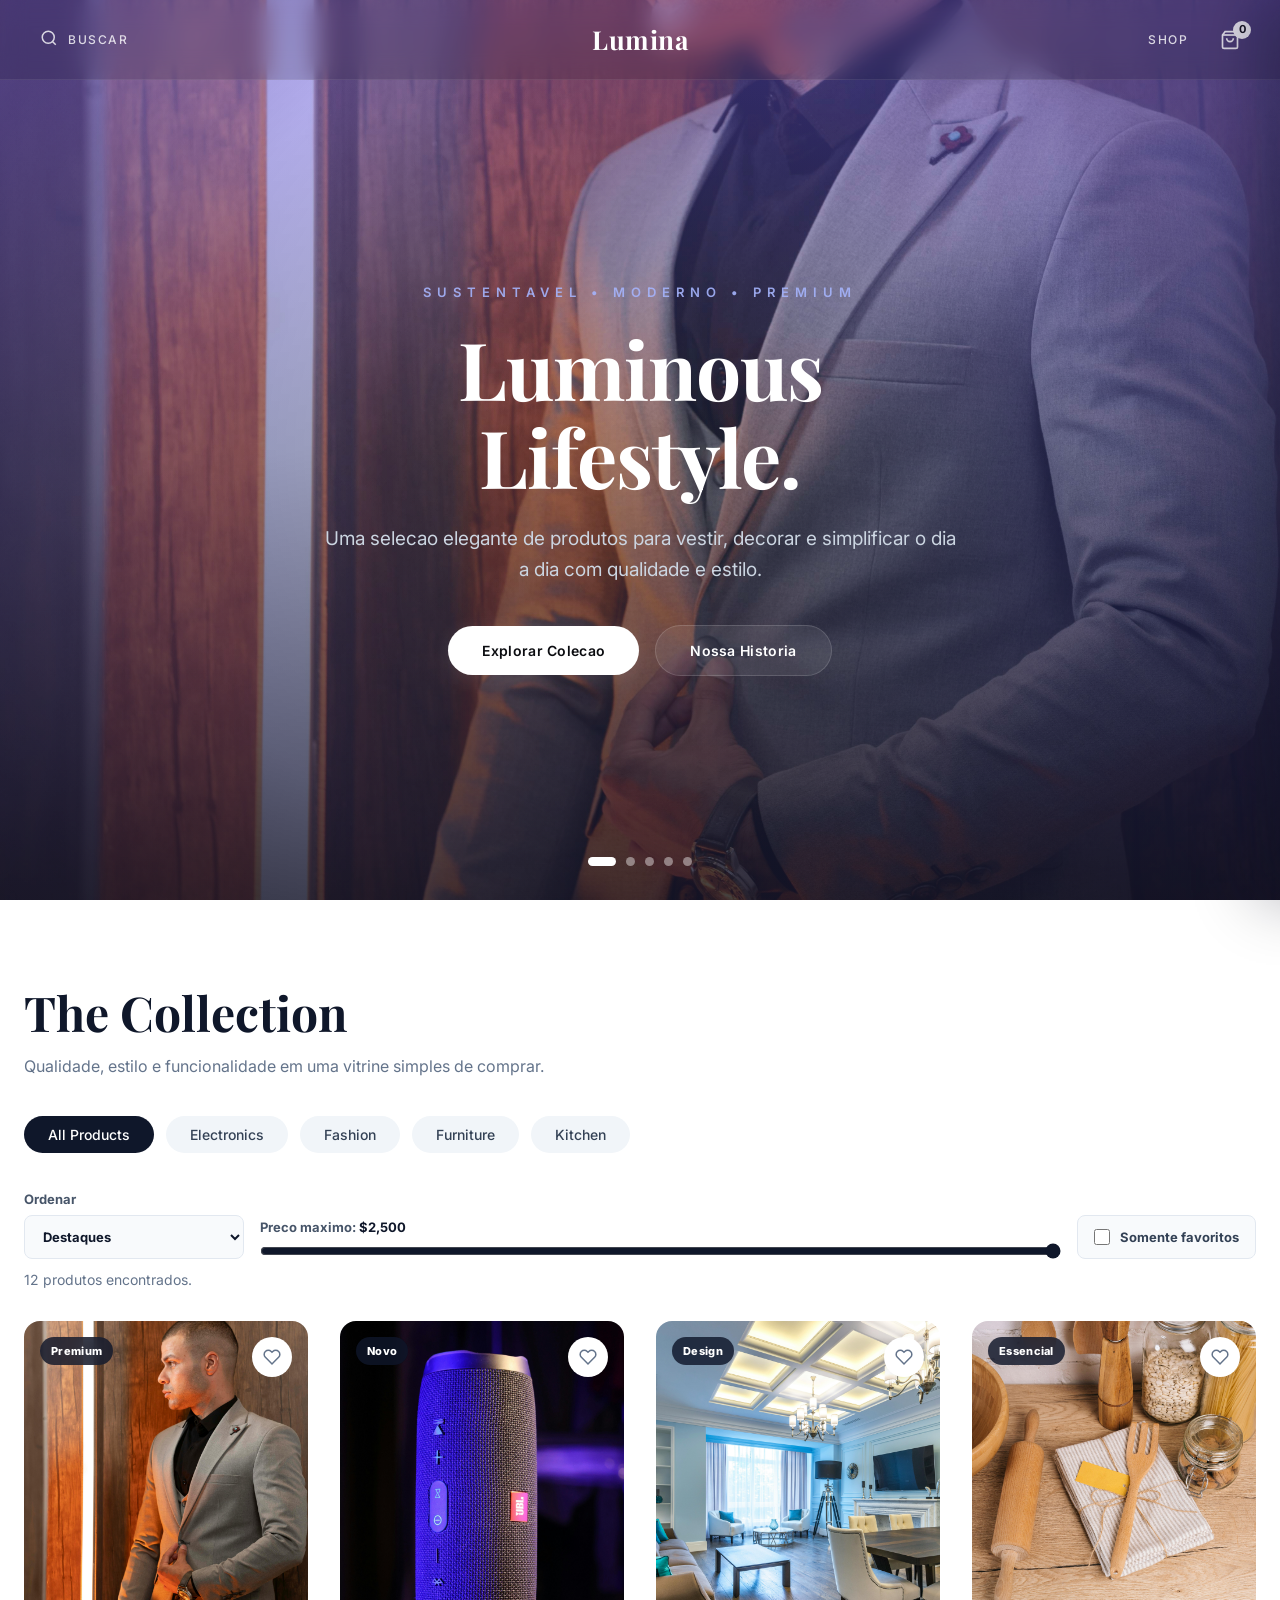
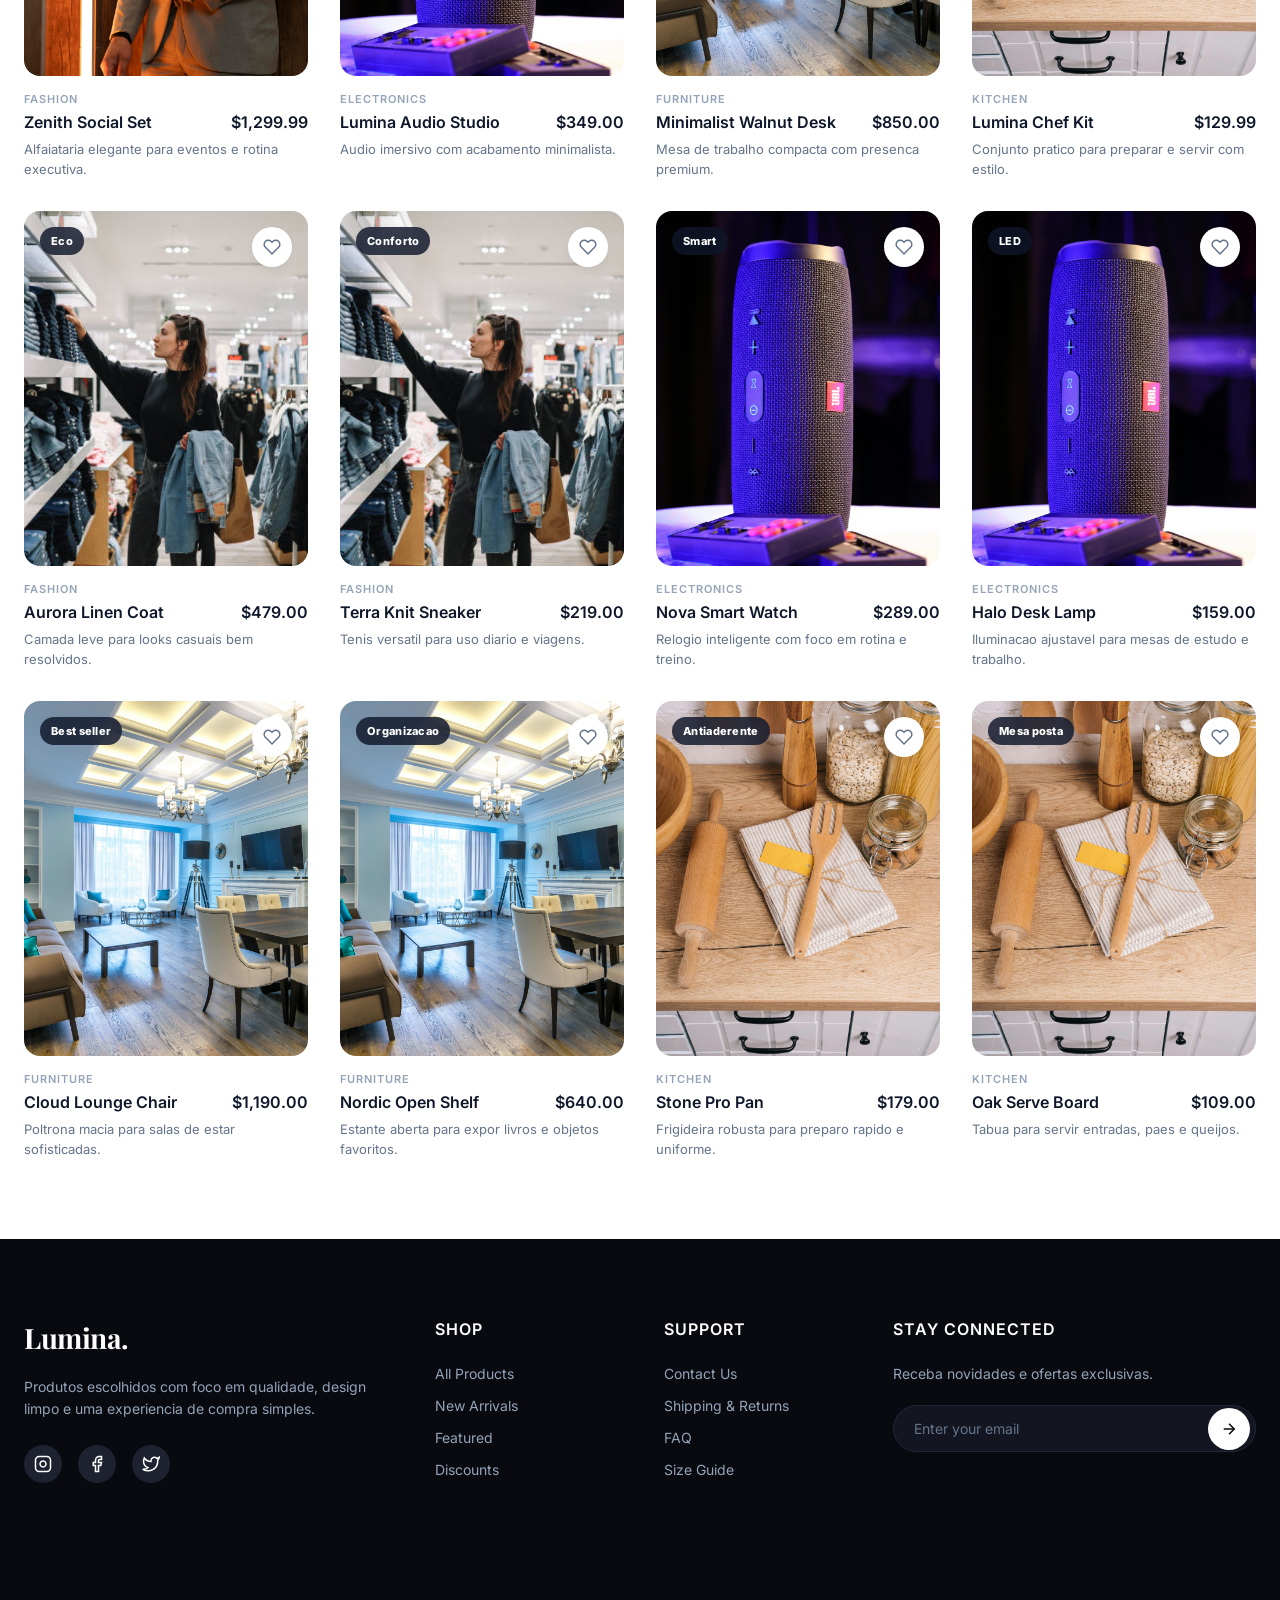
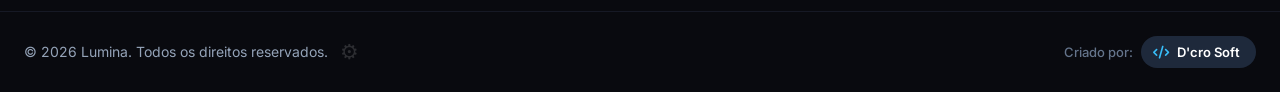
==== commit 0e4e8404: "efeito carrinho" ====
--- a/index.html
+++ b/index.html
@@ -159,13 +159,37 @@
         </div>
       </div>
 
+      <div class="collection-tools fade-up-element visible" aria-label="Ferramentas da colecao">
+        <label class="tool-field">
+          <span>Ordenar</span>
+          <select id="sortProducts" aria-label="Ordenar produtos">
+            <option value="featured">Destaques</option>
+            <option value="price-low">Menor preco</option>
+            <option value="price-high">Maior preco</option>
+            <option value="name">Nome A-Z</option>
+          </select>
+        </label>
+
+        <label class="tool-field price-tool">
+          <span>Preco maximo: <strong id="priceRangeValue">$2,500</strong></span>
+          <input type="range" id="priceRange" min="100" max="2500" step="50" value="2500"
+            aria-label="Preco maximo">
+        </label>
+
+        <label class="favorites-filter">
+          <input type="checkbox" id="favoritesOnly">
+          <span>Somente favoritos</span>
+        </label>
+      </div>
+
       <p class="results-status" id="resultsStatus" aria-live="polite"></p>
 
       <div class="products-grid">
         <article class="product-card fade-up-element visible" data-id="zenith" data-category="Fashion"
-          data-name="Zenith Social Set" data-price="1299.99">
+          data-name="Zenith Social Set" data-price="1299.99" data-stock="12">
           <div class="product-image-container">
             <img src="images/roupaSocial.jpg" alt="Zenith Social Set" class="product-image">
+            <span class="product-badge">Premium</span>
             <button class="favorite-btn" type="button" aria-label="Favoritar Zenith Social Set">
               <svg viewBox="0 0 24 24" fill="none" stroke="currentColor" stroke-width="2">
                 <path
@@ -181,13 +205,15 @@
               <h3 class="product-name">Zenith Social Set</h3>
               <span class="product-price">$1,299.99</span>
             </div>
+            <p class="product-note">Alfaiataria elegante para eventos e rotina executiva.</p>
           </div>
         </article>
 
         <article class="product-card fade-up-element visible" data-id="lumina-audio" data-category="Electronics"
-          data-name="Lumina Audio Studio" data-price="349.00">
+          data-name="Lumina Audio Studio" data-price="349.00" data-stock="18">
           <div class="product-image-container">
             <img src="images/electronicos.jpg" alt="Lumina Audio Studio" class="product-image">
+            <span class="product-badge">Novo</span>
             <button class="favorite-btn" type="button" aria-label="Favoritar Lumina Audio Studio">
               <svg viewBox="0 0 24 24" fill="none" stroke="currentColor" stroke-width="2">
                 <path
@@ -203,13 +229,15 @@
               <h3 class="product-name">Lumina Audio Studio</h3>
               <span class="product-price">$349.00</span>
             </div>
+            <p class="product-note">Audio imersivo com acabamento minimalista.</p>
           </div>
         </article>
 
         <article class="product-card fade-up-element visible" data-id="walnut-desk" data-category="Furniture"
-          data-name="Minimalist Walnut Desk" data-price="850.00">
+          data-name="Minimalist Walnut Desk" data-price="850.00" data-stock="7">
           <div class="product-image-container">
             <img src="images/mobila.jpg" alt="Minimalist Walnut Desk" class="product-image">
+            <span class="product-badge">Design</span>
             <button class="favorite-btn" type="button" aria-label="Favoritar Minimalist Walnut Desk">
               <svg viewBox="0 0 24 24" fill="none" stroke="currentColor" stroke-width="2">
                 <path
@@ -225,13 +253,15 @@
               <h3 class="product-name">Minimalist Walnut Desk</h3>
               <span class="product-price">$850.00</span>
             </div>
+            <p class="product-note">Mesa de trabalho compacta com presenca premium.</p>
           </div>
         </article>
 
         <article class="product-card fade-up-element visible" data-id="chef-kit" data-category="Kitchen"
-          data-name="Lumina Chef Kit" data-price="129.99">
+          data-name="Lumina Chef Kit" data-price="129.99" data-stock="21">
           <div class="product-image-container">
             <img src="images/kit-cozinha.jpg" alt="Lumina Chef Kit" class="product-image">
+            <span class="product-badge">Essencial</span>
             <button class="favorite-btn" type="button" aria-label="Favoritar Lumina Chef Kit">
               <svg viewBox="0 0 24 24" fill="none" stroke="currentColor" stroke-width="2">
                 <path
@@ -247,6 +277,199 @@
               <h3 class="product-name">Lumina Chef Kit</h3>
               <span class="product-price">$129.99</span>
             </div>
+            <p class="product-note">Conjunto pratico para preparar e servir com estilo.</p>
+          </div>
+        </article>
+
+        <article class="product-card fade-up-element visible" data-id="linen-coat" data-category="Fashion"
+          data-name="Aurora Linen Coat" data-price="479.00" data-stock="9">
+          <div class="product-image-container">
+            <img src="images/roupa.jpg" alt="Aurora Linen Coat" class="product-image">
+            <span class="product-badge">Eco</span>
+            <button class="favorite-btn" type="button" aria-label="Favoritar Aurora Linen Coat">
+              <svg viewBox="0 0 24 24" fill="none" stroke="currentColor" stroke-width="2">
+                <path
+                  d="M20.84 4.61a5.5 5.5 0 0 0-7.78 0L12 5.67l-1.06-1.06a5.5 5.5 0 0 0-7.78 7.78l1.06 1.06L12 21.23l7.78-7.78 1.06-1.06a5.5 5.5 0 0 0 0-7.78z">
+                </path>
+              </svg>
+            </button>
+            <button class="add-to-bag-btn" type="button">Add to Bag</button>
+          </div>
+          <div class="product-info">
+            <span class="product-category">Fashion</span>
+            <div class="product-meta">
+              <h3 class="product-name">Aurora Linen Coat</h3>
+              <span class="product-price">$479.00</span>
+            </div>
+            <p class="product-note">Camada leve para looks casuais bem resolvidos.</p>
+          </div>
+        </article>
+
+        <article class="product-card fade-up-element visible" data-id="terra-sneaker" data-category="Fashion"
+          data-name="Terra Knit Sneaker" data-price="219.00" data-stock="16">
+          <div class="product-image-container">
+            <img src="images/roupa.jpg" alt="Terra Knit Sneaker" class="product-image">
+            <span class="product-badge">Conforto</span>
+            <button class="favorite-btn" type="button" aria-label="Favoritar Terra Knit Sneaker">
+              <svg viewBox="0 0 24 24" fill="none" stroke="currentColor" stroke-width="2">
+                <path
+                  d="M20.84 4.61a5.5 5.5 0 0 0-7.78 0L12 5.67l-1.06-1.06a5.5 5.5 0 0 0-7.78 7.78l1.06 1.06L12 21.23l7.78-7.78 1.06-1.06a5.5 5.5 0 0 0 0-7.78z">
+                </path>
+              </svg>
+            </button>
+            <button class="add-to-bag-btn" type="button">Add to Bag</button>
+          </div>
+          <div class="product-info">
+            <span class="product-category">Fashion</span>
+            <div class="product-meta">
+              <h3 class="product-name">Terra Knit Sneaker</h3>
+              <span class="product-price">$219.00</span>
+            </div>
+            <p class="product-note">Tenis versatil para uso diario e viagens.</p>
+          </div>
+        </article>
+
+        <article class="product-card fade-up-element visible" data-id="nova-watch" data-category="Electronics"
+          data-name="Nova Smart Watch" data-price="289.00" data-stock="14">
+          <div class="product-image-container">
+            <img src="images/electronicos.jpg" alt="Nova Smart Watch" class="product-image">
+            <span class="product-badge">Smart</span>
+            <button class="favorite-btn" type="button" aria-label="Favoritar Nova Smart Watch">
+              <svg viewBox="0 0 24 24" fill="none" stroke="currentColor" stroke-width="2">
+                <path
+                  d="M20.84 4.61a5.5 5.5 0 0 0-7.78 0L12 5.67l-1.06-1.06a5.5 5.5 0 0 0-7.78 7.78l1.06 1.06L12 21.23l7.78-7.78 1.06-1.06a5.5 5.5 0 0 0 0-7.78z">
+                </path>
+              </svg>
+            </button>
+            <button class="add-to-bag-btn" type="button">Add to Bag</button>
+          </div>
+          <div class="product-info">
+            <span class="product-category">Electronics</span>
+            <div class="product-meta">
+              <h3 class="product-name">Nova Smart Watch</h3>
+              <span class="product-price">$289.00</span>
+            </div>
+            <p class="product-note">Relogio inteligente com foco em rotina e treino.</p>
+          </div>
+        </article>
+
+        <article class="product-card fade-up-element visible" data-id="halo-lamp" data-category="Electronics"
+          data-name="Halo Desk Lamp" data-price="159.00" data-stock="11">
+          <div class="product-image-container">
+            <img src="images/electronicos.jpg" alt="Halo Desk Lamp" class="product-image">
+            <span class="product-badge">LED</span>
+            <button class="favorite-btn" type="button" aria-label="Favoritar Halo Desk Lamp">
+              <svg viewBox="0 0 24 24" fill="none" stroke="currentColor" stroke-width="2">
+                <path
+                  d="M20.84 4.61a5.5 5.5 0 0 0-7.78 0L12 5.67l-1.06-1.06a5.5 5.5 0 0 0-7.78 7.78l1.06 1.06L12 21.23l7.78-7.78 1.06-1.06a5.5 5.5 0 0 0 0-7.78z">
+                </path>
+              </svg>
+            </button>
+            <button class="add-to-bag-btn" type="button">Add to Bag</button>
+          </div>
+          <div class="product-info">
+            <span class="product-category">Electronics</span>
+            <div class="product-meta">
+              <h3 class="product-name">Halo Desk Lamp</h3>
+              <span class="product-price">$159.00</span>
+            </div>
+            <p class="product-note">Iluminacao ajustavel para mesas de estudo e trabalho.</p>
+          </div>
+        </article>
+
+        <article class="product-card fade-up-element visible" data-id="cloud-lounge" data-category="Furniture"
+          data-name="Cloud Lounge Chair" data-price="1190.00" data-stock="5">
+          <div class="product-image-container">
+            <img src="images/mobila.jpg" alt="Cloud Lounge Chair" class="product-image">
+            <span class="product-badge">Best seller</span>
+            <button class="favorite-btn" type="button" aria-label="Favoritar Cloud Lounge Chair">
+              <svg viewBox="0 0 24 24" fill="none" stroke="currentColor" stroke-width="2">
+                <path
+                  d="M20.84 4.61a5.5 5.5 0 0 0-7.78 0L12 5.67l-1.06-1.06a5.5 5.5 0 0 0-7.78 7.78l1.06 1.06L12 21.23l7.78-7.78 1.06-1.06a5.5 5.5 0 0 0 0-7.78z">
+                </path>
+              </svg>
+            </button>
+            <button class="add-to-bag-btn" type="button">Add to Bag</button>
+          </div>
+          <div class="product-info">
+            <span class="product-category">Furniture</span>
+            <div class="product-meta">
+              <h3 class="product-name">Cloud Lounge Chair</h3>
+              <span class="product-price">$1,190.00</span>
+            </div>
+            <p class="product-note">Poltrona macia para salas de estar sofisticadas.</p>
+          </div>
+        </article>
+
+        <article class="product-card fade-up-element visible" data-id="nordic-shelf" data-category="Furniture"
+          data-name="Nordic Open Shelf" data-price="640.00" data-stock="8">
+          <div class="product-image-container">
+            <img src="images/mobila.jpg" alt="Nordic Open Shelf" class="product-image">
+            <span class="product-badge">Organizacao</span>
+            <button class="favorite-btn" type="button" aria-label="Favoritar Nordic Open Shelf">
+              <svg viewBox="0 0 24 24" fill="none" stroke="currentColor" stroke-width="2">
+                <path
+                  d="M20.84 4.61a5.5 5.5 0 0 0-7.78 0L12 5.67l-1.06-1.06a5.5 5.5 0 0 0-7.78 7.78l1.06 1.06L12 21.23l7.78-7.78 1.06-1.06a5.5 5.5 0 0 0 0-7.78z">
+                </path>
+              </svg>
+            </button>
+            <button class="add-to-bag-btn" type="button">Add to Bag</button>
+          </div>
+          <div class="product-info">
+            <span class="product-category">Furniture</span>
+            <div class="product-meta">
+              <h3 class="product-name">Nordic Open Shelf</h3>
+              <span class="product-price">$640.00</span>
+            </div>
+            <p class="product-note">Estante aberta para expor livros e objetos favoritos.</p>
+          </div>
+        </article>
+
+        <article class="product-card fade-up-element visible" data-id="stone-pan" data-category="Kitchen"
+          data-name="Stone Pro Pan" data-price="179.00" data-stock="19">
+          <div class="product-image-container">
+            <img src="images/kit-cozinha.jpg" alt="Stone Pro Pan" class="product-image">
+            <span class="product-badge">Antiaderente</span>
+            <button class="favorite-btn" type="button" aria-label="Favoritar Stone Pro Pan">
+              <svg viewBox="0 0 24 24" fill="none" stroke="currentColor" stroke-width="2">
+                <path
+                  d="M20.84 4.61a5.5 5.5 0 0 0-7.78 0L12 5.67l-1.06-1.06a5.5 5.5 0 0 0-7.78 7.78l1.06 1.06L12 21.23l7.78-7.78 1.06-1.06a5.5 5.5 0 0 0 0-7.78z">
+                </path>
+              </svg>
+            </button>
+            <button class="add-to-bag-btn" type="button">Add to Bag</button>
+          </div>
+          <div class="product-info">
+            <span class="product-category">Kitchen</span>
+            <div class="product-meta">
+              <h3 class="product-name">Stone Pro Pan</h3>
+              <span class="product-price">$179.00</span>
+            </div>
+            <p class="product-note">Frigideira robusta para preparo rapido e uniforme.</p>
+          </div>
+        </article>
+
+        <article class="product-card fade-up-element visible" data-id="serve-board" data-category="Kitchen"
+          data-name="Oak Serve Board" data-price="109.00" data-stock="24">
+          <div class="product-image-container">
+            <img src="images/kit-cozinha.jpg" alt="Oak Serve Board" class="product-image">
+            <span class="product-badge">Mesa posta</span>
+            <button class="favorite-btn" type="button" aria-label="Favoritar Oak Serve Board">
+              <svg viewBox="0 0 24 24" fill="none" stroke="currentColor" stroke-width="2">
+                <path
+                  d="M20.84 4.61a5.5 5.5 0 0 0-7.78 0L12 5.67l-1.06-1.06a5.5 5.5 0 0 0-7.78 7.78l1.06 1.06L12 21.23l7.78-7.78 1.06-1.06a5.5 5.5 0 0 0 0-7.78z">
+                </path>
+              </svg>
+            </button>
+            <button class="add-to-bag-btn" type="button">Add to Bag</button>
+          </div>
+          <div class="product-info">
+            <span class="product-category">Kitchen</span>
+            <div class="product-meta">
+              <h3 class="product-name">Oak Serve Board</h3>
+              <span class="product-price">$109.00</span>
+            </div>
+            <p class="product-note">Tabua para servir entradas, paes e queijos.</p>
           </div>
         </article>
       </div>
@@ -261,13 +484,80 @@
     <div class="cart-items" id="cartItems"></div>
     <div class="cart-empty" id="cartEmpty">Seu carrinho esta vazio.</div>
     <div class="cart-summary">
-      <div>
+      <div class="shipping-progress">
+        <span id="shippingMessage">Adicione produtos para calcular o frete.</span>
+        <div class="shipping-bar" aria-hidden="true">
+          <span id="shippingBar"></span>
+        </div>
+      </div>
+      <div class="cart-total-row">
         <span>Subtotal</span>
         <strong id="cartSubtotal">$0.00</strong>
       </div>
-      <button class="checkout-btn" type="button">Finalizar Pedido</button>
+      <button class="checkout-btn" id="openCheckoutBtn" type="button">Finalizar Pedido</button>
+      <button class="clear-cart-btn" type="button">Limpar carrinho</button>
     </div>
   </aside>
+
+  <section class="checkout-modal" id="checkoutModal" aria-hidden="true" aria-labelledby="checkoutModalTitle">
+    <div class="checkout-modal-panel" role="dialog" aria-modal="true">
+      <div class="checkout-modal-header">
+        <div>
+          <p>Finalizacao</p>
+          <h2 id="checkoutModalTitle">Dados para entrega</h2>
+        </div>
+        <button class="checkout-modal-close" type="button" aria-label="Fechar formulario">×</button>
+      </div>
+
+      <form class="checkout-form" id="checkoutForm">
+        <div class="checkout-field">
+          <label for="customerName">Nome completo</label>
+          <input type="text" id="customerName" name="customerName" placeholder="Ex: Manuel Antonio" required>
+        </div>
+
+        <div class="checkout-field">
+          <label for="customerPhone">Numero de telefone</label>
+          <input type="tel" id="customerPhone" name="customerPhone" placeholder="Ex: 923 000 000" required>
+        </div>
+
+        <div class="checkout-field">
+          <label for="customerAddress">Endereco de entrega</label>
+          <textarea id="customerAddress" name="customerAddress" rows="3"
+            placeholder="Provincia, municipio, bairro, rua/casa" required></textarea>
+        </div>
+
+        <div class="checkout-field">
+          <label for="customerReference">Ponto de referencia</label>
+          <input type="text" id="customerReference" name="customerReference" placeholder="Ex: perto da escola...">
+        </div>
+
+        <div class="checkout-field">
+          <label for="customerLocation">Localizacao</label>
+          <input type="text" id="customerLocation" name="customerLocation"
+            placeholder="Bairro, zona ou link do Google Maps" required>
+        </div>
+
+        <div class="checkout-field">
+          <label for="paymentMethod">Forma de pagamento</label>
+          <select id="paymentMethod" name="paymentMethod" required>
+            <option value="">Selecionar</option>
+            <option value="Pagamento na entrega">Pagamento na entrega</option>
+            <option value="Transferencia bancaria">Transferencia bancaria</option>
+            <option value="Multicaixa Express">Multicaixa Express</option>
+          </select>
+        </div>
+
+        <div class="checkout-field">
+          <label for="customerNotes">Observacoes</label>
+          <textarea id="customerNotes" name="customerNotes" rows="2"
+            placeholder="Horario de entrega, cor/tamanho ou outra informacao"></textarea>
+        </div>
+
+        <button class="checkout-btn" id="whatsappCheckoutBtn" type="submit">Finalizar no WhatsApp</button>
+      </form>
+    </div>
+  </section>
+
   <div class="overlay" id="overlay"></div>
 
   <footer class="main-footer" id="footer">
--- a/css/style.css
+++ b/css/style.css
@@ -330,9 +330,16 @@
 .add-to-bag-btn:focus-visible,
 .slider-dot:focus-visible,
 .cart-close-btn:focus-visible,
+.clear-cart-btn:focus-visible,
 .checkout-btn:focus-visible,
 .quantity-controls button:focus-visible,
 .search-close-btn:focus-visible,
+.collection-tools select:focus-visible,
+.collection-tools input:focus-visible,
+.favorites-filter:focus-within,
+.checkout-field input:focus-visible,
+.checkout-field textarea:focus-visible,
+.checkout-field select:focus-visible,
 .newsletter-btn:focus-visible,
 .newsletter-input:focus-visible {
     outline: 2px solid rgba(56, 189, 248, 0.9);
@@ -482,6 +489,15 @@
         width: 100%;
         height: 42px;
     }
+
+    .collection-tools {
+        grid-template-columns: 1fr;
+        margin-top: -16px;
+    }
+
+    .favorites-filter {
+        justify-content: flex-start;
+    }
 }
 
 @media (max-width: 480px) {
@@ -725,6 +741,74 @@
     /* Oculta barra no Safari e Chrome */
 }
 
+.collection-tools {
+    display: grid;
+    grid-template-columns: minmax(180px, 220px) minmax(260px, 1fr) auto;
+    gap: 16px;
+    align-items: end;
+    margin: -20px 0 40px;
+}
+
+.collection-tools.fade-up-element.visible {
+    animation-delay: 480ms;
+}
+
+.tool-field {
+    display: flex;
+    flex-direction: column;
+    gap: 8px;
+    color: #475569;
+    font-size: 13px;
+    font-weight: 700;
+}
+
+.tool-field select,
+.tool-field input[type="range"] {
+    width: 100%;
+}
+
+.tool-field select {
+    min-height: 44px;
+    border: 1px solid #e2e8f0;
+    border-radius: 8px;
+    background-color: #f8fafc;
+    color: #0f172a;
+    padding: 0 14px;
+    font: inherit;
+    cursor: pointer;
+}
+
+.price-tool strong {
+    color: #0f172a;
+}
+
+.price-tool input {
+    accent-color: #0f172a;
+}
+
+.favorites-filter {
+    min-height: 44px;
+    display: inline-flex;
+    align-items: center;
+    justify-content: center;
+    gap: 10px;
+    border-radius: 8px;
+    background-color: #f8fafc;
+    border: 1px solid #e2e8f0;
+    color: #334155;
+    padding: 0 16px;
+    font-size: 13px;
+    font-weight: 700;
+    cursor: pointer;
+    white-space: nowrap;
+}
+
+.favorites-filter input {
+    width: 16px;
+    height: 16px;
+    accent-color: #ef4444;
+}
+
 .categories-container {
     display: flex;
     gap: 12px;
@@ -795,6 +879,26 @@
     object-fit: cover;
     /* Zoom suave ao começar e terminar */
     transition: transform 0.6s cubic-bezier(0.25, 1, 0.5, 1);
+}
+
+.product-badge {
+    position: absolute;
+    top: 16px;
+    left: 16px;
+    z-index: 5;
+    max-width: calc(100% - 74px);
+    border-radius: 999px;
+    background-color: rgba(15, 23, 42, 0.82);
+    color: #ffffff;
+    padding: 7px 11px;
+    font-size: 11px;
+    font-weight: 800;
+    letter-spacing: 0.3px;
+    backdrop-filter: blur(8px);
+    -webkit-backdrop-filter: blur(8px);
+    white-space: nowrap;
+    overflow: hidden;
+    text-overflow: ellipsis;
 }
 
 /* Efeito de Zoom ao Passar o Rato */
@@ -917,6 +1021,13 @@
     white-space: nowrap;
 }
 
+.product-note {
+    margin-top: 8px;
+    color: #64748b;
+    font-size: 13px;
+    line-height: 1.5;
+}
+
 /* ⏱️ DELAYS DE ENTRADA SEQUENCIAIS (Efeito Cascata Premium Controlado por Animação) */
 .products-grid .product-card:nth-child(1) {
     animation-delay: 550ms;
@@ -932,6 +1043,10 @@
 
 .products-grid .product-card:nth-child(4) {
     animation-delay: 1000ms;
+}
+
+.products-grid .product-card:nth-child(n + 5) {
+    animation-delay: 1100ms;
 }
 
 
@@ -1219,6 +1334,14 @@
     font-size: 14px;
 }
 
+.cart-item-actions {
+    display: flex;
+    align-items: center;
+    justify-content: space-between;
+    gap: 10px;
+    flex-wrap: wrap;
+}
+
 .quantity-controls {
     display: inline-flex;
     width: max-content;
@@ -1248,13 +1371,50 @@
     font-weight: 700;
 }
 
+.remove-item-btn {
+    border: 0;
+    background: transparent;
+    color: #ef4444;
+    cursor: pointer;
+    font-size: 13px;
+    font-weight: 700;
+}
+
 .cart-summary {
     padding: 22px 24px 24px;
     border-top: 1px solid #e2e8f0;
     background-color: #ffffff;
 }
 
-.cart-summary div {
+.shipping-progress {
+    margin-bottom: 18px;
+}
+
+.shipping-progress span {
+    display: block;
+    margin-bottom: 10px;
+    color: #475569;
+    font-size: 13px;
+    font-weight: 700;
+}
+
+.shipping-bar {
+    height: 8px;
+    overflow: hidden;
+    border-radius: 999px;
+    background-color: #e2e8f0;
+}
+
+.shipping-bar span {
+    display: block;
+    width: 0;
+    height: 100%;
+    margin: 0;
+    background-color: #0f172a;
+    transition: width 0.25s ease;
+}
+
+.cart-total-row {
     display: flex;
     justify-content: space-between;
     align-items: center;
@@ -1265,6 +1425,49 @@
 .cart-summary strong {
     color: #0f172a;
     font-size: 20px;
+}
+
+.checkout-form {
+    display: grid;
+    gap: 12px;
+    margin-bottom: 10px;
+}
+
+.checkout-field {
+    display: flex;
+    flex-direction: column;
+    gap: 6px;
+}
+
+.checkout-field label {
+    color: #334155;
+    font-size: 12px;
+    font-weight: 800;
+}
+
+.checkout-field input,
+.checkout-field textarea,
+.checkout-field select {
+    width: 100%;
+    border: 1px solid #e2e8f0;
+    border-radius: 8px;
+    background-color: #f8fafc;
+    color: #0f172a;
+    font: inherit;
+    font-size: 13px;
+    line-height: 1.4;
+    padding: 11px 12px;
+    outline: none;
+}
+
+.checkout-field textarea {
+    resize: vertical;
+    min-height: 72px;
+}
+
+.checkout-field select {
+    min-height: 42px;
+    cursor: pointer;
 }
 
 .checkout-btn {
@@ -1278,10 +1481,111 @@
     font-weight: 700;
 }
 
-.checkout-btn:disabled {
+.clear-cart-btn {
+    width: 100%;
+    border: 1px solid #e2e8f0;
+    border-radius: 999px;
+    background-color: #ffffff;
+    color: #0f172a;
+    padding: 12px 18px;
+    cursor: pointer;
+    font-weight: 700;
+    margin-bottom: 10px;
+}
+
+.checkout-btn:disabled,
+.clear-cart-btn:disabled {
     cursor: not-allowed;
     opacity: 0.45;
 }
+
+/* ==========================================================================
+   MODAL CHECKOUT (overlay + modal aberto/fechado)
+   ========================================================================== */
+.checkout-modal {
+    position: fixed;
+    inset: 0;
+    z-index: 260;
+    display: flex;
+    align-items: center;
+    justify-content: center;
+    padding: 24px;
+    background: transparent;
+    opacity: 0;
+    pointer-events: none;
+    transition: opacity 0.25s ease;
+}
+
+.checkout-modal.open {
+    opacity: 1;
+    pointer-events: none;
+}
+
+.checkout-modal-panel {
+    width: min(720px, 100%);
+    max-height: calc(100vh - 48px);
+    overflow: auto;
+    background-color: #ffffff;
+    color: #0f172a;
+    border-radius: 18px;
+    box-shadow: 0 20px 70px rgba(0, 0, 0, 0.35);
+    transform: translateY(12px) scale(0.98);
+    transition: transform 0.25s ease;
+    pointer-events: auto;
+}
+
+.checkout-modal.open .checkout-modal-panel {
+    transform: translateY(0) scale(1);
+}
+
+.checkout-modal[aria-hidden="true"] {
+    opacity: 0;
+}
+
+.checkout-modal-header {
+    padding: 20px 22px;
+    display: flex;
+    align-items: flex-start;
+    justify-content: space-between;
+    gap: 16px;
+    border-bottom: 1px solid #e2e8f0;
+}
+
+.checkout-modal-header p {
+    font-size: 13px;
+    font-weight: 800;
+    letter-spacing: 1px;
+    color: #64748b;
+    text-transform: uppercase;
+    margin-bottom: 6px;
+}
+
+.checkout-modal-header h2 {
+    font-family: 'Playfair Display', Georgia, serif;
+    font-size: 26px;
+    color: #0f172a;
+}
+
+.checkout-modal-close {
+    border: 0;
+    border-radius: 50%;
+    width: 40px;
+    height: 40px;
+    background-color: #f1f5f9;
+    color: #0f172a;
+    cursor: pointer;
+    font-size: 24px;
+    line-height: 1;
+}
+
+.checkout-modal-panel .checkout-form {
+    padding: 20px 22px 24px;
+}
+
+body.no-scroll {
+    overflow: hidden;
+}
+
 
 
 
@@ -1448,3 +1752,374 @@
     transform: scale(1.1);
     color: #ffffff;
 }
+
+@media (max-width: 768px) {
+    html,
+    body {
+        width: 100%;
+        overflow-x: hidden;
+    }
+
+    .navbar {
+        height: 68px;
+    }
+
+    .nav-container {
+        padding: 0 16px;
+        gap: 12px;
+    }
+
+    .nav-left,
+    .nav-right {
+        flex: 0 0 auto;
+    }
+
+    .nav-center {
+        flex: 1;
+        min-width: 0;
+    }
+
+    .brand-logo {
+        display: block;
+        max-width: 130px;
+        overflow: hidden;
+        text-overflow: ellipsis;
+        white-space: nowrap;
+        text-align: center;
+    }
+
+    .nav-right {
+        gap: 16px;
+    }
+
+    .nav-link {
+        display: none;
+    }
+
+    .search-toggle-btn,
+    .cart-btn {
+        min-width: 42px;
+        min-height: 42px;
+        justify-content: center;
+    }
+
+    .hero-slider {
+        height: 100svh;
+        min-height: 620px;
+    }
+
+    .slide {
+        align-items: flex-end;
+        padding-bottom: 92px;
+        background-position: center;
+    }
+
+    .hero-content {
+        width: 100%;
+        max-width: 560px;
+        margin-top: 0;
+        padding: 0 18px;
+    }
+
+    .subtitle {
+        max-width: 100%;
+        font-size: 10px;
+        line-height: 1.6;
+        letter-spacing: 3px;
+        margin-bottom: 12px;
+        overflow-wrap: anywhere;
+    }
+
+    .title {
+        font-size: clamp(38px, 13vw, 58px);
+        line-height: 1;
+        margin-bottom: 16px;
+        letter-spacing: 0;
+    }
+
+    .description {
+        font-size: 14px;
+        line-height: 1.55;
+        margin-bottom: 24px;
+    }
+
+    .collection-tools {
+        grid-template-columns: 1fr;
+        margin-top: -16px;
+        gap: 14px;
+    }
+
+    .favorites-filter {
+        justify-content: flex-start;
+    }
+
+    .container {
+        padding: 0 18px;
+    }
+
+    .collection-section {
+        padding: 58px 0;
+        scroll-margin-top: 72px;
+    }
+
+    .collection-header {
+        margin-bottom: 28px;
+    }
+
+    .collection-title {
+        font-size: 34px;
+    }
+
+    .collection-subtitle {
+        font-size: 14px;
+        line-height: 1.6;
+    }
+
+    .collection-search.open {
+        max-height: 190px;
+        margin-bottom: 22px;
+    }
+
+    .collection-search-inner {
+        border-radius: 16px;
+        padding: 12px;
+        gap: 10px;
+    }
+
+    .collection-search input {
+        min-height: 42px;
+        flex-basis: calc(100% - 34px);
+        font-size: 14px;
+    }
+
+    .categories-wrapper {
+        margin-bottom: 28px;
+        padding-bottom: 12px;
+    }
+
+    .categories-container {
+        gap: 8px;
+    }
+
+    .category-btn {
+        padding: 10px 16px;
+        font-size: 13px;
+    }
+
+    .results-status {
+        margin: -16px 0 22px;
+        font-size: 13px;
+    }
+
+    .tool-field select {
+        min-height: 46px;
+        font-size: 14px;
+    }
+
+    .price-tool input {
+        min-height: 32px;
+    }
+
+    .favorites-filter {
+        min-height: 46px;
+    }
+
+    .products-grid {
+        grid-template-columns: minmax(0, 1fr);
+        gap: 28px;
+    }
+
+    .product-image-container {
+        border-radius: 12px;
+        aspect-ratio: 1 / 1.18;
+    }
+
+    .product-card:hover .product-image {
+        transform: none;
+    }
+
+    .add-to-bag-btn {
+        bottom: 14px;
+        width: calc(100% - 28px);
+        transform: translate(-50%, 0);
+        padding: 13px 0;
+    }
+
+    .favorite-btn {
+        width: 38px;
+        height: 38px;
+        top: 12px;
+        right: 12px;
+    }
+
+    .product-badge {
+        top: 12px;
+        left: 12px;
+        max-width: calc(100% - 66px);
+    }
+
+    .product-meta {
+        align-items: flex-start;
+    }
+
+    .product-name,
+    .product-price {
+        font-size: 15px;
+    }
+
+    .product-note {
+        font-size: 13px;
+    }
+
+    .cart-drawer {
+        width: 100vw;
+        max-width: 100vw;
+    }
+
+    .cart-drawer-header {
+        min-height: 68px;
+        padding: 18px;
+    }
+
+    .cart-drawer-header h2 {
+        font-size: 24px;
+    }
+
+    .cart-items {
+        padding: 14px 18px;
+    }
+
+    .cart-item {
+        grid-template-columns: 72px minmax(0, 1fr);
+        gap: 12px;
+    }
+
+    .cart-item img {
+        width: 72px;
+        height: 84px;
+    }
+
+    .cart-item-info strong {
+        font-size: 14px;
+        overflow-wrap: anywhere;
+    }
+
+    .cart-item-actions {
+        align-items: flex-start;
+        flex-direction: column;
+    }
+
+    .cart-summary {
+        padding: 16px 18px 18px;
+    }
+
+    .checkout-form {
+        gap: 10px;
+    }
+
+    .checkout-modal {
+        padding: 16px;
+    }
+
+    .checkout-modal-panel {
+        max-height: calc(100vh - 32px);
+        border-radius: 14px;
+    }
+
+    .checkout-modal-header {
+        padding: 16px 18px;
+    }
+
+    .checkout-modal-header h2 {
+        font-size: 22px;
+    }
+
+    .checkout-modal-panel .checkout-form {
+        padding: 16px 18px 20px;
+    }
+
+    .checkout-field input,
+    .checkout-field textarea,
+    .checkout-field select {
+        font-size: 14px;
+    }
+
+    .main-footer {
+        padding-top: 56px;
+    }
+
+    .footer-container {
+        grid-template-columns: 1fr;
+        gap: 34px;
+        padding-bottom: 34px;
+    }
+
+    .footer-title {
+        margin-bottom: 14px;
+    }
+
+    .footer-bottom {
+        margin-top: 28px;
+    }
+
+    .copyright-admin-box,
+    .dev-credits {
+        flex-wrap: wrap;
+        justify-content: center;
+        text-align: center;
+    }
+}
+
+@media (max-width: 420px) {
+    .nav-container {
+        padding: 0 12px;
+    }
+
+    .brand-logo {
+        max-width: 108px;
+        font-size: 21px;
+    }
+
+    .hero-slider {
+        min-height: 590px;
+    }
+
+    .slide {
+        padding-bottom: 80px;
+    }
+
+    .title {
+        font-size: clamp(34px, 12vw, 48px);
+    }
+
+    .description {
+        font-size: 13px;
+    }
+
+    .btn {
+        padding: 13px 18px;
+        font-size: 13px;
+    }
+
+    .collection-title {
+        font-size: 30px;
+    }
+
+    .product-meta {
+        flex-direction: column;
+        gap: 4px;
+    }
+
+    .product-price {
+        white-space: normal;
+    }
+
+    .cart-item {
+        grid-template-columns: 64px minmax(0, 1fr);
+    }
+
+    .cart-item img {
+        width: 64px;
+        height: 78px;
+    }
+}
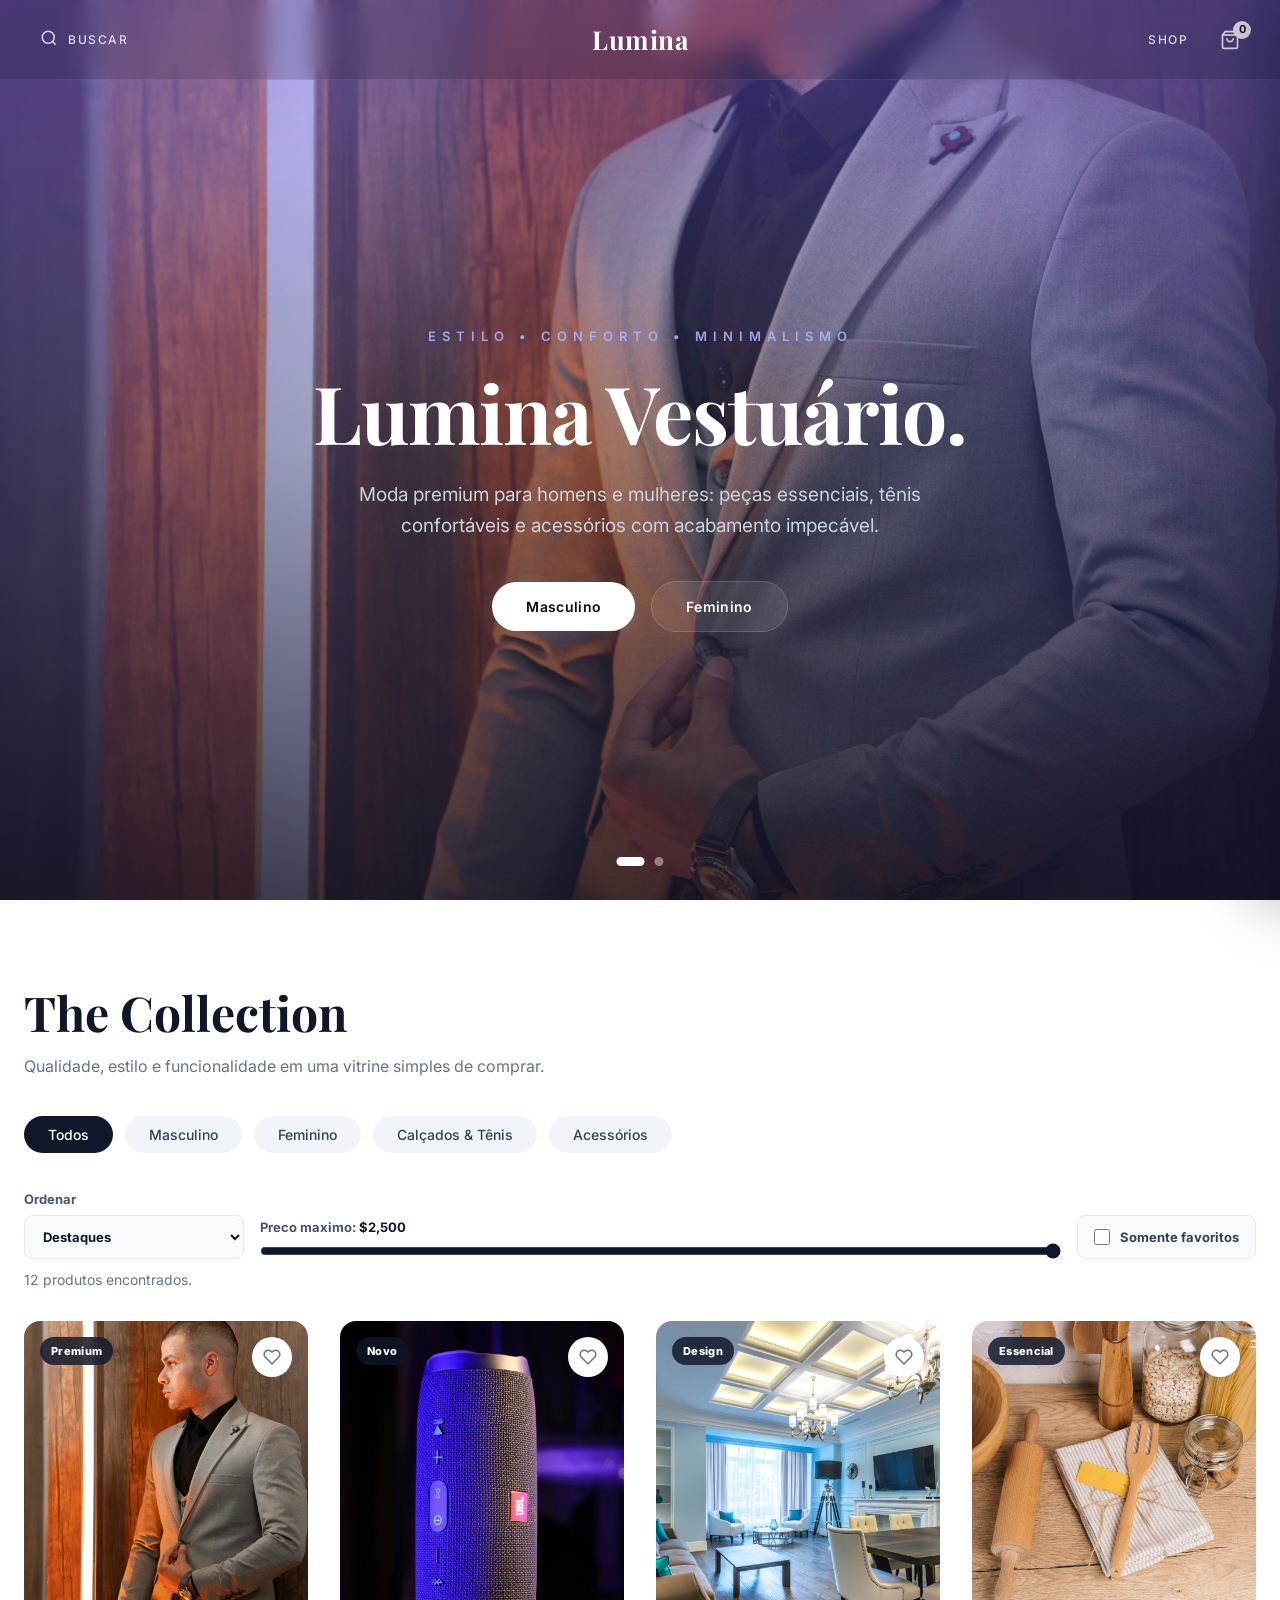
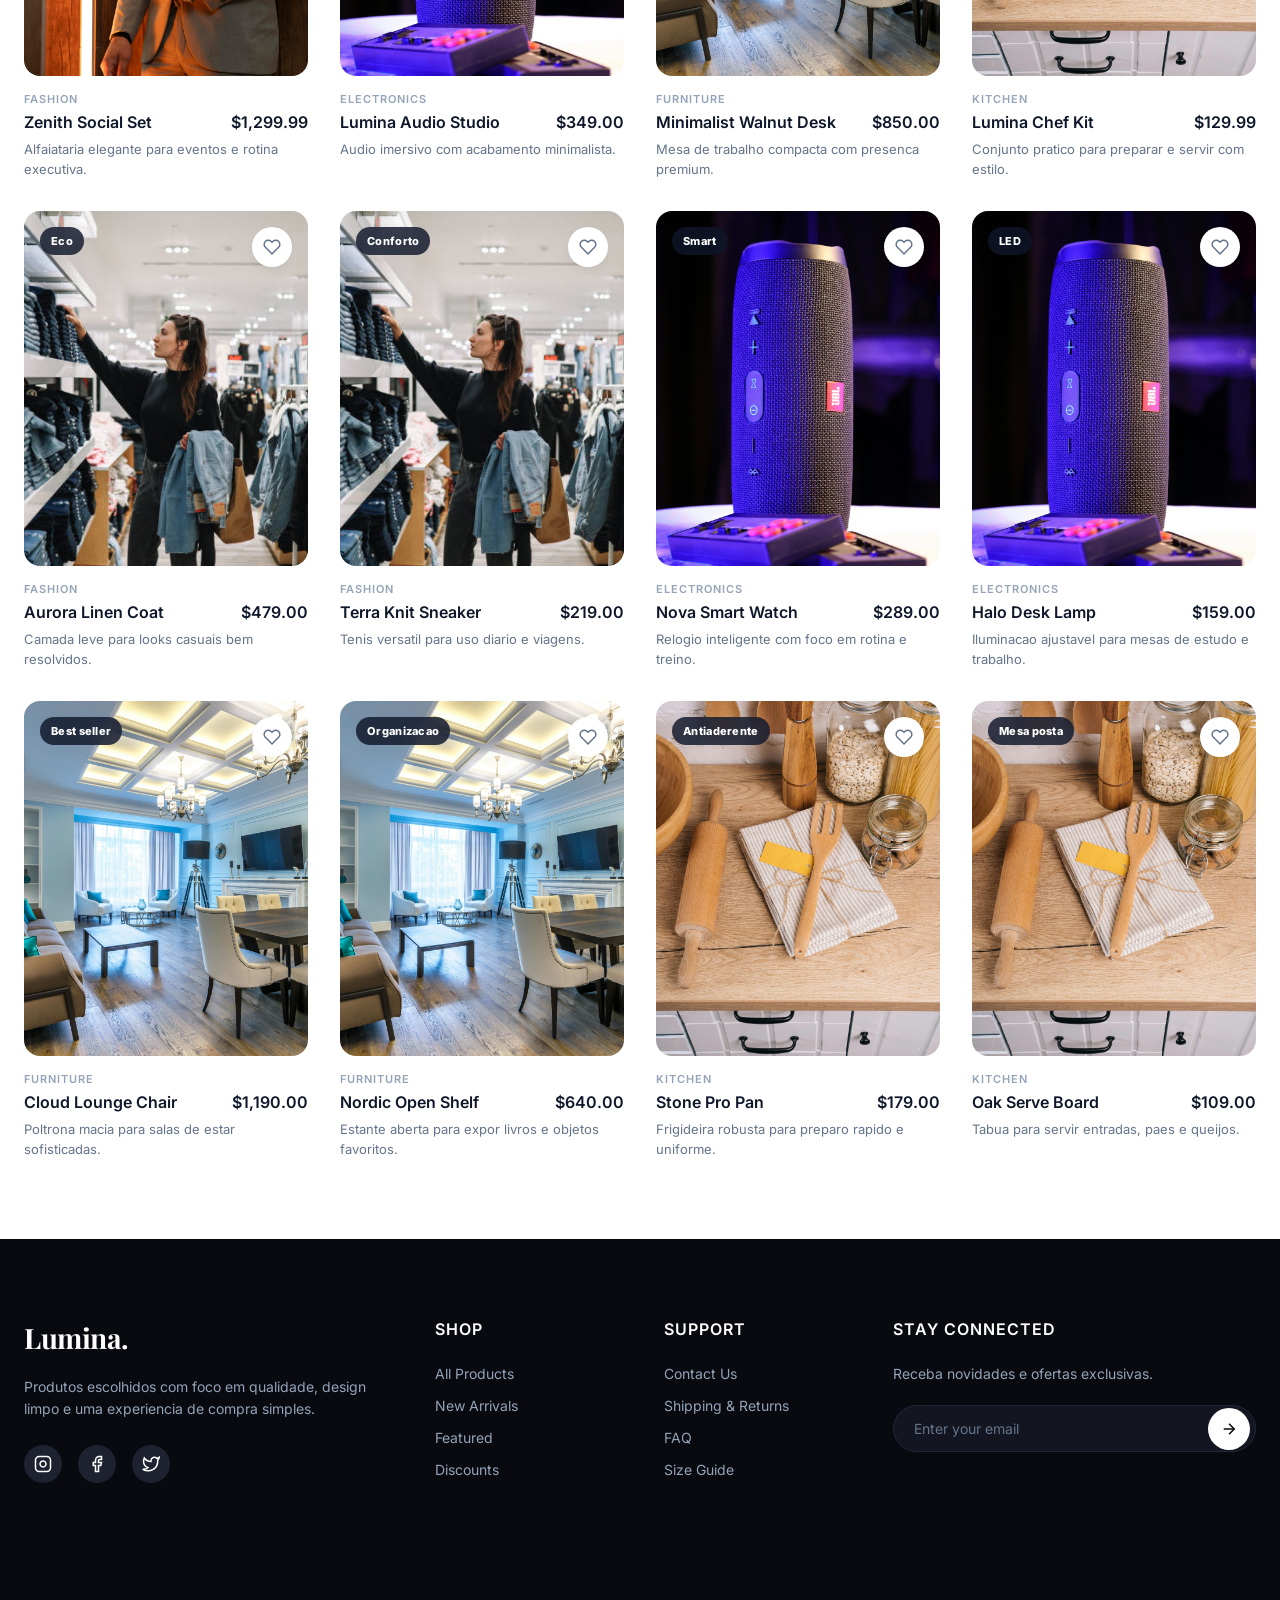
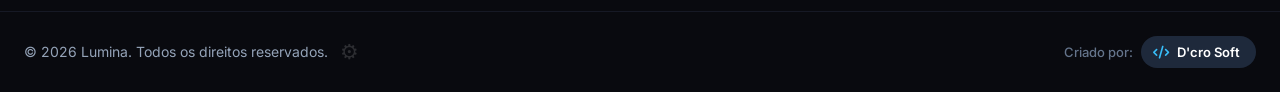
==== commit 0e5d1bf2: "nova alt" ====
--- a/index.html
+++ b/index.html
@@ -51,78 +51,41 @@
     <div class="slider-wrapper" id="sliderWrapper">
       <div class="slide active-slide" style="background-image: url('images/roupaSocial.jpg');">
         <div class="hero-content">
-          <p class="subtitle">SUSTENTAVEL • MODERNO • PREMIUM</p>
-          <h1 class="title">Luminous<br>Lifestyle.</h1>
-          <p class="description">Uma selecao elegante de produtos para vestir, decorar e simplificar o dia a dia com
-            qualidade e estilo.</p>
+          <p class="subtitle">ESTILO • CONFORTO • MINIMALISMO</p>
+          <h1 class="title">Lumina Vestuário.</h1>
+          <p class="description">Moda premium para homens e mulheres: peças essenciais, tênis confortáveis e acessórios com acabamento impecável.</p>
           <div class="hero-buttons">
-            <a href="#collection" class="btn btn-primary">Explorar Colecao</a>
-            <a href="#footer" class="btn btn-secondary">Nossa Historia</a>
-          </div>
-        </div>
-      </div>
-
-      <div class="slide" style="background-image: url('images/kit-cozinha.jpg');">
-        <div class="hero-content">
-          <p class="subtitle">CASA • ELEGANCIA • FUNCIONALIDADE</p>
-          <h1 class="title">Kitchen<br>Essentials.</h1>
-          <p class="description">Itens de cozinha com visual limpo, materiais resistentes e presenca discreta.</p>
-          <div class="hero-buttons">
-            <a href="#collection" class="btn btn-primary" data-category-link="Kitchen">Ver Cozinha</a>
-            <a href="#collection" class="btn btn-secondary">Catalogo</a>
-          </div>
-        </div>
-      </div>
-
-      <div class="slide" style="background-image: url('images/mobila.jpg');">
-        <div class="hero-content">
-          <p class="subtitle">PREMIUM • DESIGN • CONFORTO</p>
-          <h1 class="title">Modern<br>Spaces.</h1>
-          <p class="description">Moveis e pecas para ambientes calmos, bonitos e bem organizados.</p>
-          <div class="hero-buttons">
-            <a href="#collection" class="btn btn-primary" data-category-link="Furniture">Shop Interior</a>
-            <a href="#collection" class="btn btn-secondary">Catalogo</a>
+            <a href="#collection" class="btn btn-primary" data-category-link="Masculino">Masculino</a>
+            <a href="#collection" class="btn btn-secondary" data-category-link="Feminino">Feminino</a>
           </div>
         </div>
       </div>
 
       <div class="slide" style="background-image: url('images/roupa.jpg');">
         <div class="hero-content">
-          <p class="subtitle">FASHION • CONFORTO • ECO</p>
-          <h1 class="title">Conscious<br>Fashion.</h1>
-          <p class="description">Pecas versateis para quem gosta de roupa bonita sem exagero.</p>
+          <p class="subtitle">TENIS • CONFORTO • VERSATILIDADE</p>
+          <h1 class="title">Calçados<br>& Tênis.</h1>
+          <p class="description">Do dia a dia às viagens: conforto de verdade, design limpo e materiais pensados para durar.</p>
           <div class="hero-buttons">
-            <a href="#collection" class="btn btn-primary" data-category-link="Fashion">Ver Moda</a>
-            <a href="#footer" class="btn btn-secondary">Etica Eco</a>
-          </div>
-        </div>
-      </div>
-
-      <div class="slide" style="background-image: url('images/electronicos.jpg');">
-        <div class="hero-content">
-          <p class="subtitle">TECH • MODERNO • INTELIGENTE</p>
-          <h1 class="title">Everyday<br>Tech.</h1>
-          <p class="description">Eletronicos selecionados para trabalho, lazer e rotina com acabamento premium.</p>
-          <div class="hero-buttons">
-            <a href="#collection" class="btn btn-primary" data-category-link="Electronics">Ver Eletronicos</a>
-            <a href="#collection" class="btn btn-secondary">Novidades</a>
+            <a href="#collection" class="btn btn-primary" data-category-link="Calcados">Ver Tênis</a>
+            <a href="#collection" class="btn btn-secondary" data-category-link="Todos">Ver Tudo</a>
           </div>
         </div>
       </div>
 
       <div class="slide" style="background-image: url('images/roupaSocial.jpg');">
         <div class="hero-content">
-          <p class="subtitle">SUSTENTAVEL • MODERNO • PREMIUM</p>
-          <h1 class="title">Luminous<br>Lifestyle.</h1>
-          <p class="description">Uma selecao elegante de produtos para vestir, decorar e simplificar o dia a dia com
-            qualidade e estilo.</p>
+          <p class="subtitle">ACESSORIOS • DETALHES • ELEGANCIA</p>
+          <h1 class="title">Toque<br>Final.</h1>
+          <p class="description">Chaves do estilo: acessórios masculinos e femininos para elevar qualquer look com minimalismo.</p>
           <div class="hero-buttons">
-            <a href="#collection" class="btn btn-primary">Explorar Colecao</a>
+            <a href="#collection" class="btn btn-primary" data-category-link="Acessorios">Acessórios</a>
             <a href="#footer" class="btn btn-secondary">Nossa Historia</a>
           </div>
         </div>
       </div>
     </div>
+
 
     <div class="slider-dots" id="sliderDots" aria-label="Controle dos slides"></div>
     <div id="heroToast" class="hero-toast" role="status" aria-live="polite" aria-atomic="true"></div>
@@ -151,13 +114,15 @@
 
       <div class="categories-wrapper fade-up-element visible">
         <div class="categories-container">
-          <button class="category-btn active" type="button" data-category="All">All Products</button>
-          <button class="category-btn" type="button" data-category="Electronics">Electronics</button>
-          <button class="category-btn" type="button" data-category="Fashion">Fashion</button>
-          <button class="category-btn" type="button" data-category="Furniture">Furniture</button>
-          <button class="category-btn" type="button" data-category="Kitchen">Kitchen</button>
-        </div>
-      </div>
+          <button class="category-btn active" type="button" data-category="Todos">Todos</button>
+          <button class="category-btn" type="button" data-category="Masculino">Masculino</button>
+          <button class="category-btn" type="button" data-category="Feminino">Feminino</button>
+          <button class="category-btn" type="button" data-category="Calcados">Calçados &amp; Tênis</button>
+          <button class="category-btn" type="button" data-category="Acessorios">Acessórios</button>
+        </div>
+
+      </div>
+
 
       <div class="collection-tools fade-up-element visible" aria-label="Ferramentas da colecao">
         <label class="tool-field">
@@ -197,7 +162,7 @@
                 </path>
               </svg>
             </button>
-            <button class="add-to-bag-btn" type="button">Add to Bag</button>
+            <button class="add-to-bag-btn" type="button">Adicionar ao carrinho</button>
           </div>
           <div class="product-info">
             <span class="product-category">Fashion</span>
@@ -221,7 +186,7 @@
                 </path>
               </svg>
             </button>
-            <button class="add-to-bag-btn" type="button">Add to Bag</button>
+            <button class="add-to-bag-btn" type="button">Adicionar ao carrinho</button>
           </div>
           <div class="product-info">
             <span class="product-category">Electronics</span>
@@ -245,7 +210,7 @@
                 </path>
               </svg>
             </button>
-            <button class="add-to-bag-btn" type="button">Add to Bag</button>
+            <button class="add-to-bag-btn" type="button">Adicionar ao carrinho</button>
           </div>
           <div class="product-info">
             <span class="product-category">Furniture</span>
@@ -269,7 +234,7 @@
                 </path>
               </svg>
             </button>
-            <button class="add-to-bag-btn" type="button">Add to Bag</button>
+            <button class="add-to-bag-btn" type="button">Adicionar ao carrinho</button>
           </div>
           <div class="product-info">
             <span class="product-category">Kitchen</span>
@@ -293,7 +258,7 @@
                 </path>
               </svg>
             </button>
-            <button class="add-to-bag-btn" type="button">Add to Bag</button>
+            <button class="add-to-bag-btn" type="button">Adicionar ao carrinho</button>
           </div>
           <div class="product-info">
             <span class="product-category">Fashion</span>
@@ -317,7 +282,7 @@
                 </path>
               </svg>
             </button>
-            <button class="add-to-bag-btn" type="button">Add to Bag</button>
+            <button class="add-to-bag-btn" type="button">Adicionar ao carrinho</button>
           </div>
           <div class="product-info">
             <span class="product-category">Fashion</span>
@@ -341,7 +306,7 @@
                 </path>
               </svg>
             </button>
-            <button class="add-to-bag-btn" type="button">Add to Bag</button>
+            <button class="add-to-bag-btn" type="button">Adicionar ao carrinho</button>
           </div>
           <div class="product-info">
             <span class="product-category">Electronics</span>
@@ -365,7 +330,7 @@
                 </path>
               </svg>
             </button>
-            <button class="add-to-bag-btn" type="button">Add to Bag</button>
+            <button class="add-to-bag-btn" type="button">Adicionar ao carrinho</button>
           </div>
           <div class="product-info">
             <span class="product-category">Electronics</span>
@@ -389,7 +354,7 @@
                 </path>
               </svg>
             </button>
-            <button class="add-to-bag-btn" type="button">Add to Bag</button>
+            <button class="add-to-bag-btn" type="button">Adicionar ao carrinho</button>
           </div>
           <div class="product-info">
             <span class="product-category">Furniture</span>
@@ -413,7 +378,7 @@
                 </path>
               </svg>
             </button>
-            <button class="add-to-bag-btn" type="button">Add to Bag</button>
+            <button class="add-to-bag-btn" type="button">Adicionar ao carrinho</button>
           </div>
           <div class="product-info">
             <span class="product-category">Furniture</span>
@@ -437,7 +402,7 @@
                 </path>
               </svg>
             </button>
-            <button class="add-to-bag-btn" type="button">Add to Bag</button>
+            <button class="add-to-bag-btn" type="button">Adicionar ao carrinho</button>
           </div>
           <div class="product-info">
             <span class="product-category">Kitchen</span>
@@ -461,7 +426,7 @@
                 </path>
               </svg>
             </button>
-            <button class="add-to-bag-btn" type="button">Add to Bag</button>
+            <button class="add-to-bag-btn" type="button">Adicionar ao carrinho</button>
           </div>
           <div class="product-info">
             <span class="product-category">Kitchen</span>
--- a/css/style.css
+++ b/css/style.css
@@ -13,6 +13,11 @@
     color: #ffffff;
     overflow-x: hidden;
     -webkit-font-smoothing: antialiased;
+}
+
+html {
+    width: 100%;
+    overflow-x: hidden;
 }
 
 /* ==========================================================================
@@ -160,6 +165,37 @@
     font-size: 11px;
     font-weight: 700;
     line-height: 1;
+    transform-origin: center;
+}
+
+.cart-count.cart-count-bump {
+    animation: cartCountBump 0.42s cubic-bezier(0.16, 1, 0.3, 1);
+}
+
+@keyframes cartCountBump {
+    0% {
+        transform: translateX(0) scale(1);
+    }
+
+    18% {
+        transform: translateX(-4px) scale(1.12);
+    }
+
+    34% {
+        transform: translateX(4px) scale(1.12);
+    }
+
+    50% {
+        transform: translateX(-3px) scale(1.08);
+    }
+
+    66% {
+        transform: translateX(3px) scale(1.05);
+    }
+
+    100% {
+        transform: translateX(0) scale(1);
+    }
 }
 
 .search-close-btn {
@@ -177,7 +213,7 @@
    ========================================================================== */
 .hero-slider {
     position: relative;
-    width: 100vw;
+    width: 100%;
     height: 100vh;
     overflow: hidden;
     background-color: #000000;
@@ -347,7 +383,7 @@
     box-shadow: 0 0 0 5px rgba(56, 189, 248, 0.18);
 }
 
-/* Toast de confirmação (Add to Bag) */
+/* Toast de confirmação ao adicionar produto */
 .hero-toast {
     position: absolute;
     left: 50%;
@@ -601,7 +637,7 @@
     /* Fundo branco limpo contrastando com o hero */
     color: #0b0c10;
     padding: 80px 0;
-    width: 100vw;
+    width: 100%;
     scroll-margin-top: 86px;
 }
 
@@ -842,7 +878,7 @@
 /* Grid de Produtos */
 .products-grid {
     display: grid;
-    grid-template-columns: repeat(auto-fit, minmax(280px, 1fr));
+    grid-template-columns: repeat(auto-fit, minmax(min(100%, 280px), 1fr));
     gap: 32px;
 }
 
@@ -851,6 +887,7 @@
     display: flex;
     flex-direction: column;
     background-color: transparent;
+    cursor: pointer;
 }
 
 .product-card[hidden] {
@@ -948,7 +985,7 @@
     fill: #ef4444;
 }
 
-/* Botão Add to Bag (Efeito de Subida Suave) */
+/* Botão de adicionar ao carrinho (Efeito de Subida Suave) */
 .add-to-bag-btn {
     position: absolute;
     bottom: 20px;
@@ -961,7 +998,7 @@
     border: none;
     padding: 14px 0;
     border-radius: 30px;
-    font-size: 14px;
+    font-size: 13px;
     font-weight: 600;
     cursor: pointer;
     z-index: 5;
@@ -969,11 +1006,21 @@
     /* Transição cirúrgica para subir macio */
     transition: transform 0.5s cubic-bezier(0.25, 1, 0.5, 1);
     text-align: center;
+    white-space: nowrap;
+    overflow: hidden;
+    text-overflow: ellipsis;
 }
 
 .add-to-bag-btn:hover {
     background-color: #f8fafc;
     box-shadow: 0 12px 28px rgba(0, 0, 0, 0.15);
+}
+
+.add-to-bag-btn.added,
+.add-to-bag-btn:disabled {
+    background-color: #16a34a;
+    color: #ffffff;
+    cursor: default;
 }
 
 .product-card:focus-within .add-to-bag-btn {
@@ -1064,7 +1111,7 @@
     /* Texto cinza suave */
     padding: 80px 0 0 0;
     font-family: -apple-system, BlinkMacSystemFont, "Segoe UI", Roboto, sans-serif;
-    width: 100vw;
+    width: 100%;
 }
 
 /* Estrutura do Grid Principal */
@@ -1246,6 +1293,7 @@
     z-index: 300;
     width: min(420px, 100vw);
     height: 100vh;
+    height: 100dvh;
     background-color: #ffffff;
     color: #0f172a;
     transform: translateX(100%);
@@ -1506,7 +1554,7 @@
     position: fixed;
     inset: 0;
     z-index: 260;
-    display: flex;
+    display: none;
     align-items: center;
     justify-content: center;
     padding: 24px;
@@ -1517,13 +1565,15 @@
 }
 
 .checkout-modal.open {
+    display: flex;
     opacity: 1;
-    pointer-events: none;
+    pointer-events: auto;
 }
 
 .checkout-modal-panel {
     width: min(720px, 100%);
     max-height: calc(100vh - 48px);
+    max-height: calc(100dvh - 48px);
     overflow: auto;
     background-color: #ffffff;
     color: #0f172a;
@@ -1539,6 +1589,7 @@
 }
 
 .checkout-modal[aria-hidden="true"] {
+    display: none;
     opacity: 0;
 }
 
@@ -1805,6 +1856,7 @@
 
     .hero-slider {
         height: 100svh;
+        height: 100dvh;
         min-height: 620px;
     }
 
@@ -1943,6 +1995,7 @@
         width: calc(100% - 28px);
         transform: translate(-50%, 0);
         padding: 13px 0;
+        font-size: 13px;
     }
 
     .favorite-btn {
@@ -1972,8 +2025,8 @@
     }
 
     .cart-drawer {
-        width: 100vw;
-        max-width: 100vw;
+        width: 100%;
+        max-width: 100%;
     }
 
     .cart-drawer-header {
@@ -2023,6 +2076,7 @@
 
     .checkout-modal-panel {
         max-height: calc(100vh - 32px);
+        max-height: calc(100dvh - 32px);
         border-radius: 14px;
     }
 
@@ -2101,6 +2155,10 @@
         font-size: 13px;
     }
 
+    .hero-buttons {
+        gap: 10px;
+    }
+
     .collection-title {
         font-size: 30px;
     }
@@ -2110,6 +2168,11 @@
         gap: 4px;
     }
 
+    .add-to-bag-btn {
+        font-size: 12px;
+        padding: 12px 10px;
+    }
+
     .product-price {
         white-space: normal;
     }
@@ -2123,3 +2186,76 @@
         height: 78px;
     }
 }
+
+@media (max-width: 360px) {
+    .nav-container {
+        padding: 0 10px;
+        gap: 8px;
+    }
+
+    .brand-logo {
+        max-width: 92px;
+        font-size: 19px;
+    }
+
+    .search-toggle-btn,
+    .cart-btn {
+        min-width: 38px;
+        min-height: 38px;
+    }
+
+    .hero-slider {
+        min-height: 560px;
+    }
+
+    .hero-content {
+        padding: 0 14px;
+    }
+
+    .title {
+        font-size: 32px;
+    }
+
+    .description {
+        font-size: 12px;
+    }
+
+    .container {
+        padding: 0 14px;
+    }
+
+    .collection-search-inner {
+        padding: 10px;
+    }
+
+    .category-btn {
+        padding: 9px 13px;
+        font-size: 12px;
+    }
+
+    .product-image-container {
+        aspect-ratio: 1 / 1.12;
+    }
+
+    .add-to-bag-btn {
+        width: calc(100% - 20px);
+        font-size: 11px;
+    }
+
+    .cart-drawer-header,
+    .cart-items,
+    .cart-summary {
+        padding-left: 14px;
+        padding-right: 14px;
+    }
+
+    .checkout-modal {
+        padding: 10px;
+    }
+
+    .checkout-modal-header,
+    .checkout-modal-panel .checkout-form {
+        padding-left: 14px;
+        padding-right: 14px;
+    }
+}
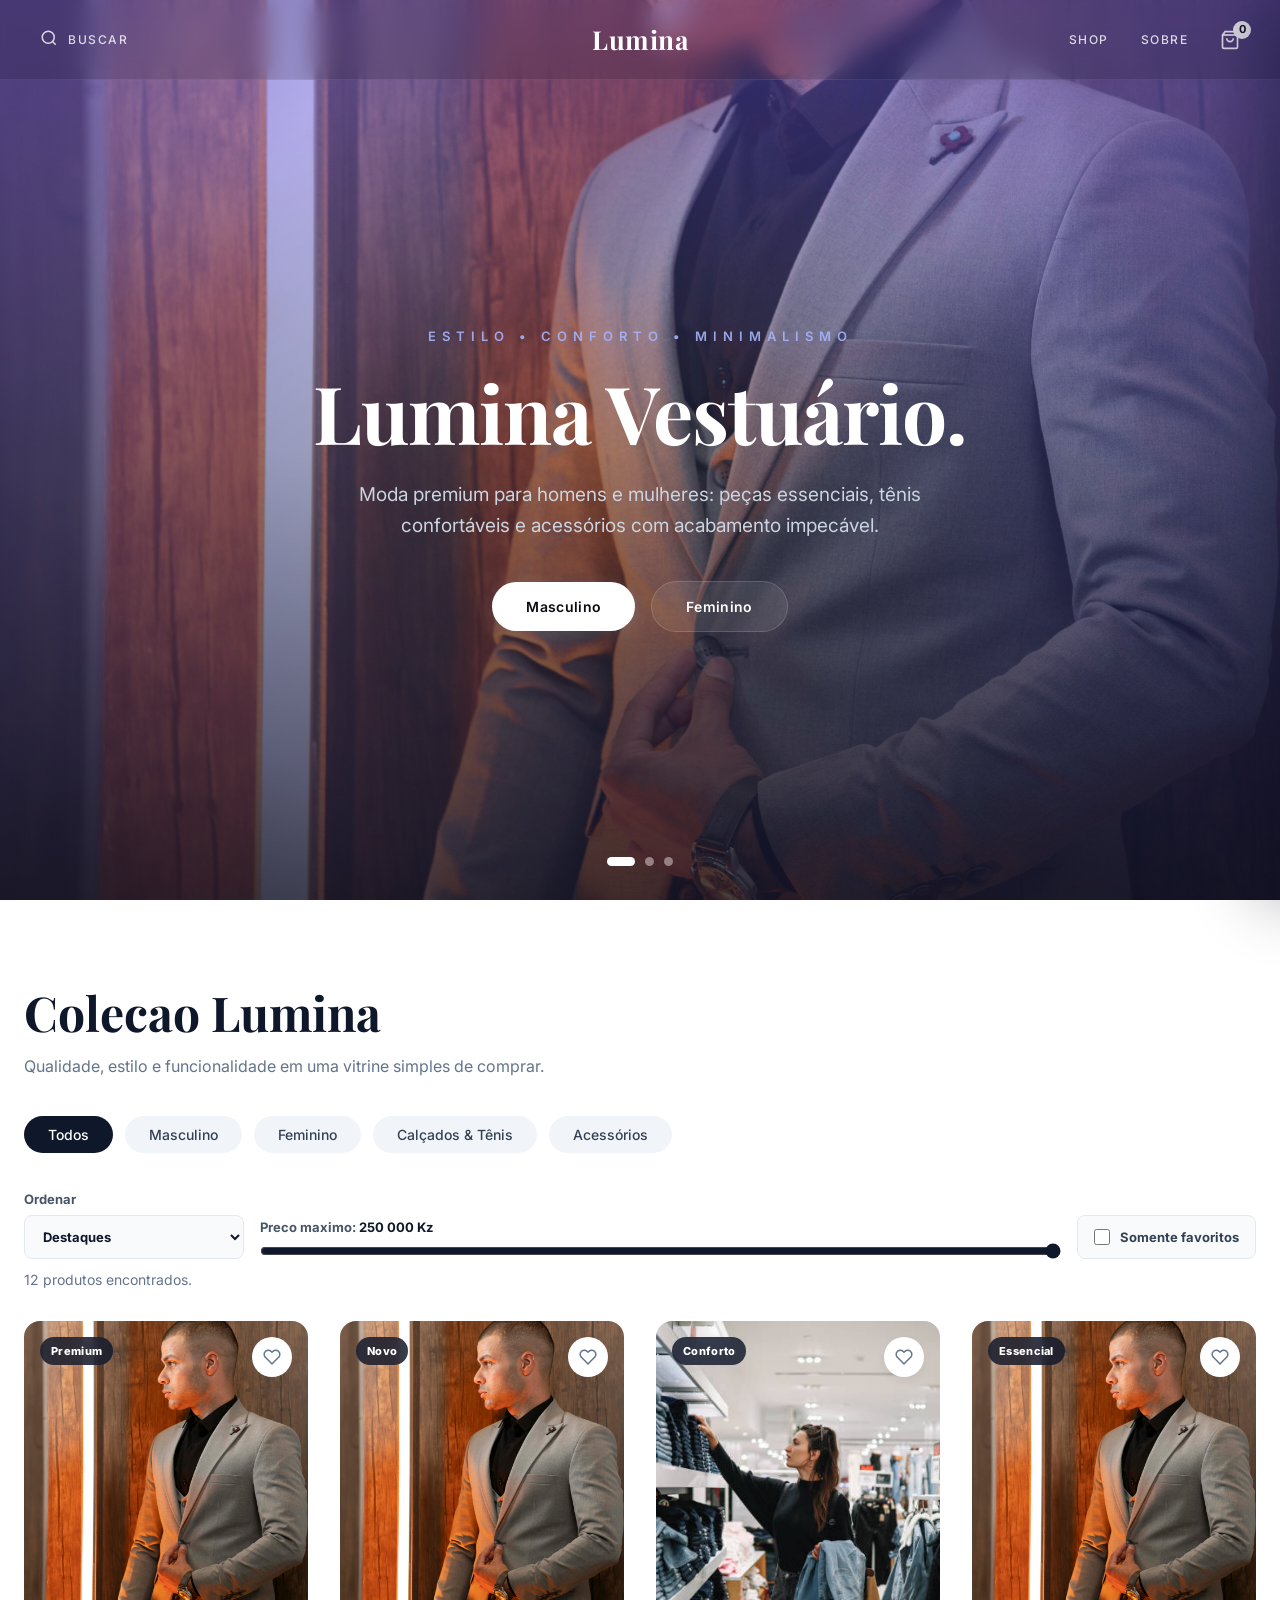
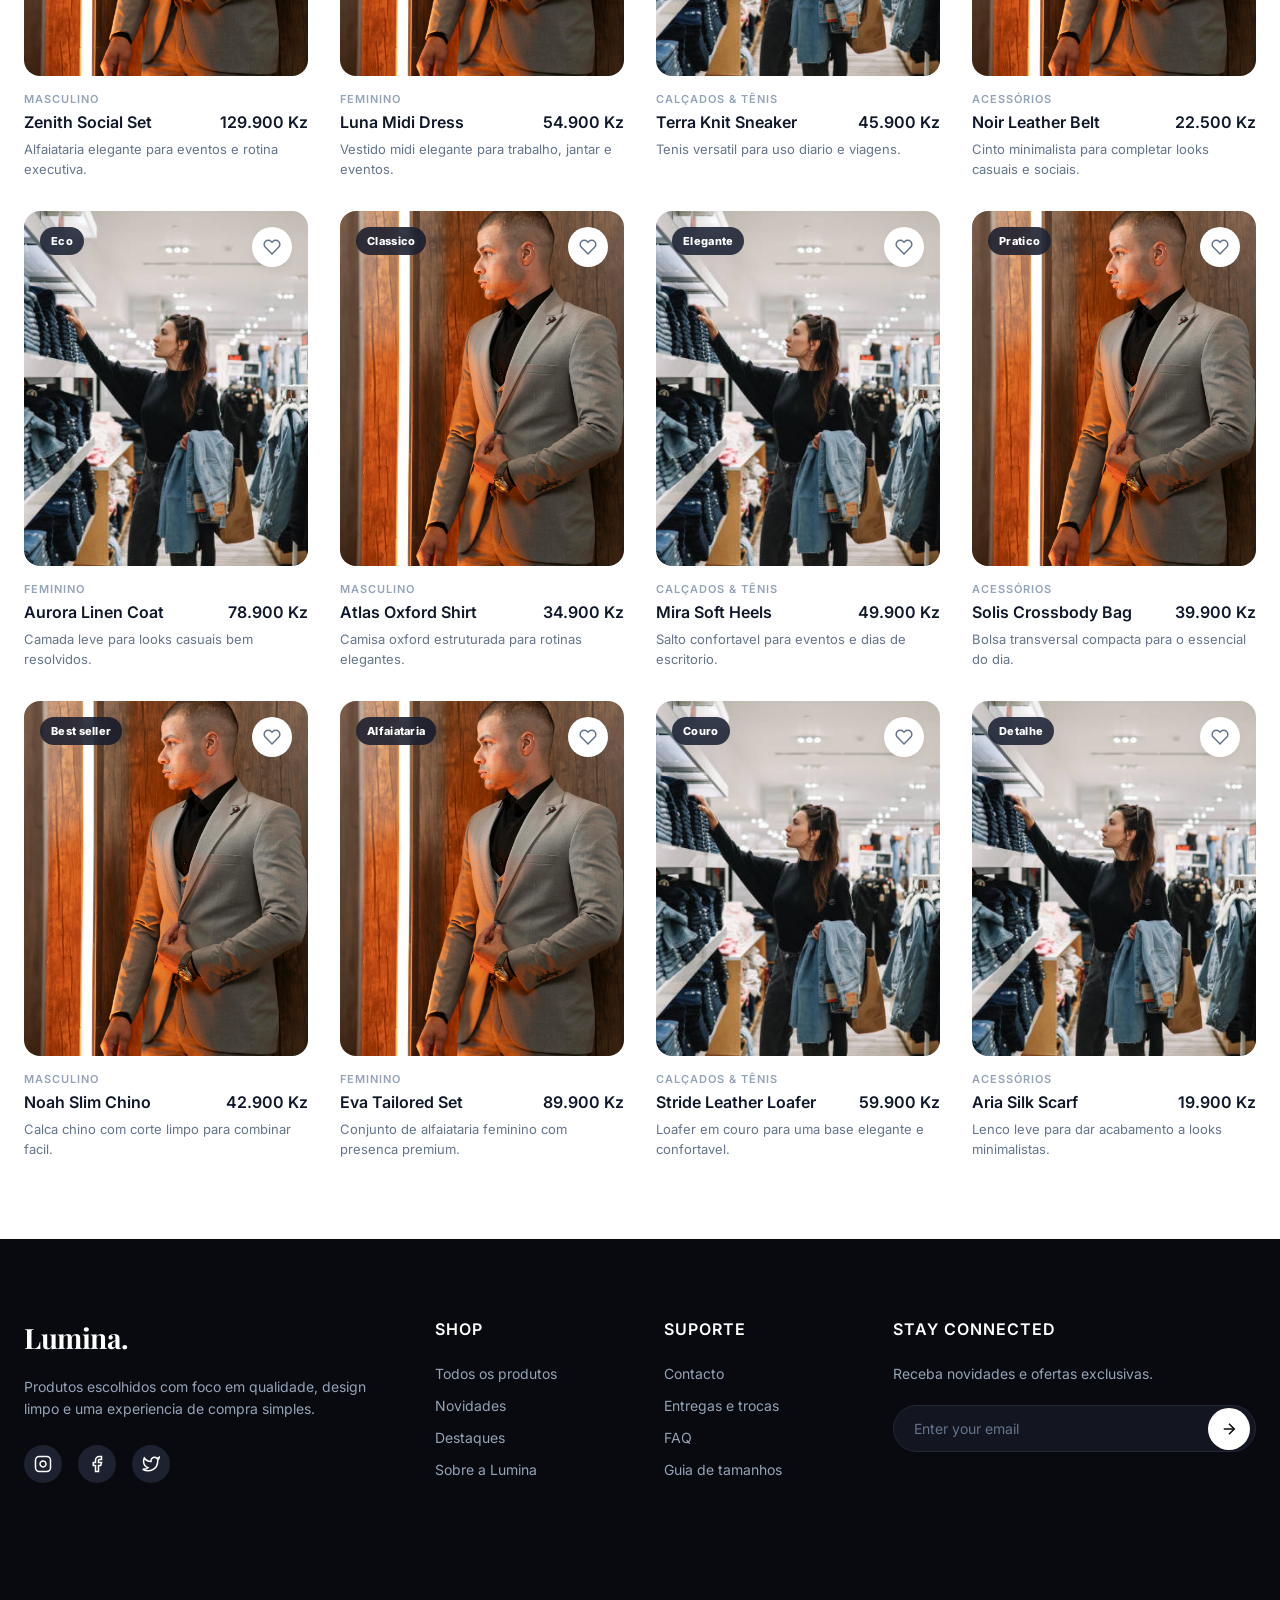
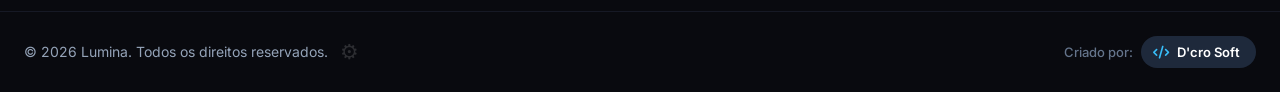
==== commit 52a19d05: "novo estado crrinho" ====
--- a/index.html
+++ b/index.html
@@ -12,6 +12,7 @@
     rel="stylesheet">
   <link rel="stylesheet" href="https://cdnjs.cloudflare.com/ajax/libs/font-awesome/6.5.1/css/all.min.css">
   <link rel="stylesheet" href="css/style.css">
+  <link rel="stylesheet" href="css/product-modal.css">
 </head>
 
 <body>
@@ -35,6 +36,7 @@
 
       <div class="nav-right">
         <a href="#collection" class="nav-link">SHOP</a>
+        <a href="pages/sobre.html" class="nav-link">SOBRE</a>
         <button class="cart-btn" type="button" aria-label="Abrir carrinho">
           <svg viewBox="0 0 24 24" fill="none" stroke="currentColor" stroke-width="2">
             <path d="M6 2L3 6v14a2 2 0 0 0 2 2h14a2 2 0 0 0 2-2V6l-3-4z"></path>
@@ -94,7 +96,7 @@
   <section class="collection-section" id="collection">
     <div class="container">
       <header class="collection-header fade-up-element visible">
-        <h2 class="collection-title">The Collection</h2>
+        <h2 class="collection-title">Colecao Lumina</h2>
         <p class="collection-subtitle">Qualidade, estilo e funcionalidade em uma vitrine simples de comprar.</p>
       </header>
 
@@ -136,8 +138,8 @@
         </label>
 
         <label class="tool-field price-tool">
-          <span>Preco maximo: <strong id="priceRangeValue">$2,500</strong></span>
-          <input type="range" id="priceRange" min="100" max="2500" step="50" value="2500"
+          <span>Preco maximo: <strong id="priceRangeValue">250.000 Kz</strong></span>
+          <input type="range" id="priceRange" min="5000" max="250000" step="5000" value="250000"
             aria-label="Preco maximo">
         </label>
 
@@ -150,8 +152,8 @@
       <p class="results-status" id="resultsStatus" aria-live="polite"></p>
 
       <div class="products-grid">
-        <article class="product-card fade-up-element visible" data-id="zenith" data-category="Fashion"
-          data-name="Zenith Social Set" data-price="1299.99" data-stock="12">
+        <article class="product-card fade-up-element visible" data-id="zenith" data-category="Masculino"
+          data-name="Zenith Social Set" data-price="129900" data-stock="12">
           <div class="product-image-container">
             <img src="images/roupaSocial.jpg" alt="Zenith Social Set" class="product-image">
             <span class="product-badge">Premium</span>
@@ -165,89 +167,89 @@
             <button class="add-to-bag-btn" type="button">Adicionar ao carrinho</button>
           </div>
           <div class="product-info">
-            <span class="product-category">Fashion</span>
+            <span class="product-category">Masculino</span>
             <div class="product-meta">
               <h3 class="product-name">Zenith Social Set</h3>
-              <span class="product-price">$1,299.99</span>
+              <span class="product-price">129.900 Kz</span>
             </div>
             <p class="product-note">Alfaiataria elegante para eventos e rotina executiva.</p>
           </div>
         </article>
 
-        <article class="product-card fade-up-element visible" data-id="lumina-audio" data-category="Electronics"
-          data-name="Lumina Audio Studio" data-price="349.00" data-stock="18">
-          <div class="product-image-container">
-            <img src="images/electronicos.jpg" alt="Lumina Audio Studio" class="product-image">
+        <article class="product-card fade-up-element visible" data-id="luna-dress" data-category="Feminino"
+          data-name="Luna Midi Dress" data-price="54900" data-stock="18">
+          <div class="product-image-container">
+            <img src="images/roupaSocial.jpg" alt="Luna Midi Dress" class="product-image">
             <span class="product-badge">Novo</span>
-            <button class="favorite-btn" type="button" aria-label="Favoritar Lumina Audio Studio">
-              <svg viewBox="0 0 24 24" fill="none" stroke="currentColor" stroke-width="2">
-                <path
-                  d="M20.84 4.61a5.5 5.5 0 0 0-7.78 0L12 5.67l-1.06-1.06a5.5 5.5 0 0 0-7.78 7.78l1.06 1.06L12 21.23l7.78-7.78 1.06-1.06a5.5 5.5 0 0 0 0-7.78z">
-                </path>
-              </svg>
-            </button>
-            <button class="add-to-bag-btn" type="button">Adicionar ao carrinho</button>
-          </div>
-          <div class="product-info">
-            <span class="product-category">Electronics</span>
-            <div class="product-meta">
-              <h3 class="product-name">Lumina Audio Studio</h3>
-              <span class="product-price">$349.00</span>
-            </div>
-            <p class="product-note">Audio imersivo com acabamento minimalista.</p>
-          </div>
-        </article>
-
-        <article class="product-card fade-up-element visible" data-id="walnut-desk" data-category="Furniture"
-          data-name="Minimalist Walnut Desk" data-price="850.00" data-stock="7">
-          <div class="product-image-container">
-            <img src="images/mobila.jpg" alt="Minimalist Walnut Desk" class="product-image">
-            <span class="product-badge">Design</span>
-            <button class="favorite-btn" type="button" aria-label="Favoritar Minimalist Walnut Desk">
-              <svg viewBox="0 0 24 24" fill="none" stroke="currentColor" stroke-width="2">
-                <path
-                  d="M20.84 4.61a5.5 5.5 0 0 0-7.78 0L12 5.67l-1.06-1.06a5.5 5.5 0 0 0-7.78 7.78l1.06 1.06L12 21.23l7.78-7.78 1.06-1.06a5.5 5.5 0 0 0 0-7.78z">
-                </path>
-              </svg>
-            </button>
-            <button class="add-to-bag-btn" type="button">Adicionar ao carrinho</button>
-          </div>
-          <div class="product-info">
-            <span class="product-category">Furniture</span>
-            <div class="product-meta">
-              <h3 class="product-name">Minimalist Walnut Desk</h3>
-              <span class="product-price">$850.00</span>
-            </div>
-            <p class="product-note">Mesa de trabalho compacta com presenca premium.</p>
-          </div>
-        </article>
-
-        <article class="product-card fade-up-element visible" data-id="chef-kit" data-category="Kitchen"
-          data-name="Lumina Chef Kit" data-price="129.99" data-stock="21">
-          <div class="product-image-container">
-            <img src="images/kit-cozinha.jpg" alt="Lumina Chef Kit" class="product-image">
+            <button class="favorite-btn" type="button" aria-label="Favoritar Luna Midi Dress">
+              <svg viewBox="0 0 24 24" fill="none" stroke="currentColor" stroke-width="2">
+                <path
+                  d="M20.84 4.61a5.5 5.5 0 0 0-7.78 0L12 5.67l-1.06-1.06a5.5 5.5 0 0 0-7.78 7.78l1.06 1.06L12 21.23l7.78-7.78 1.06-1.06a5.5 5.5 0 0 0 0-7.78z">
+                </path>
+              </svg>
+            </button>
+            <button class="add-to-bag-btn" type="button">Adicionar ao carrinho</button>
+          </div>
+          <div class="product-info">
+            <span class="product-category">Feminino</span>
+            <div class="product-meta">
+              <h3 class="product-name">Luna Midi Dress</h3>
+              <span class="product-price">54.900 Kz</span>
+            </div>
+            <p class="product-note">Vestido midi elegante para trabalho, jantar e eventos.</p>
+          </div>
+        </article>
+
+        <article class="product-card fade-up-element visible" data-id="terra-sneaker" data-category="Calcados"
+          data-name="Terra Knit Sneaker" data-price="45900" data-stock="16">
+          <div class="product-image-container">
+            <img src="images/roupa.jpg" alt="Terra Knit Sneaker" class="product-image">
+            <span class="product-badge">Conforto</span>
+            <button class="favorite-btn" type="button" aria-label="Favoritar Terra Knit Sneaker">
+              <svg viewBox="0 0 24 24" fill="none" stroke="currentColor" stroke-width="2">
+                <path
+                  d="M20.84 4.61a5.5 5.5 0 0 0-7.78 0L12 5.67l-1.06-1.06a5.5 5.5 0 0 0-7.78 7.78l1.06 1.06L12 21.23l7.78-7.78 1.06-1.06a5.5 5.5 0 0 0 0-7.78z">
+                </path>
+              </svg>
+            </button>
+            <button class="add-to-bag-btn" type="button">Adicionar ao carrinho</button>
+          </div>
+          <div class="product-info">
+            <span class="product-category">Calçados &amp; Tênis</span>
+            <div class="product-meta">
+              <h3 class="product-name">Terra Knit Sneaker</h3>
+              <span class="product-price">45.900 Kz</span>
+            </div>
+            <p class="product-note">Tenis versatil para uso diario e viagens.</p>
+          </div>
+        </article>
+
+        <article class="product-card fade-up-element visible" data-id="noir-belt" data-category="Acessorios"
+          data-name="Noir Leather Belt" data-price="22500" data-stock="21">
+          <div class="product-image-container">
+            <img src="images/roupaSocial.jpg" alt="Noir Leather Belt" class="product-image">
             <span class="product-badge">Essencial</span>
-            <button class="favorite-btn" type="button" aria-label="Favoritar Lumina Chef Kit">
-              <svg viewBox="0 0 24 24" fill="none" stroke="currentColor" stroke-width="2">
-                <path
-                  d="M20.84 4.61a5.5 5.5 0 0 0-7.78 0L12 5.67l-1.06-1.06a5.5 5.5 0 0 0-7.78 7.78l1.06 1.06L12 21.23l7.78-7.78 1.06-1.06a5.5 5.5 0 0 0 0-7.78z">
-                </path>
-              </svg>
-            </button>
-            <button class="add-to-bag-btn" type="button">Adicionar ao carrinho</button>
-          </div>
-          <div class="product-info">
-            <span class="product-category">Kitchen</span>
-            <div class="product-meta">
-              <h3 class="product-name">Lumina Chef Kit</h3>
-              <span class="product-price">$129.99</span>
-            </div>
-            <p class="product-note">Conjunto pratico para preparar e servir com estilo.</p>
-          </div>
-        </article>
-
-        <article class="product-card fade-up-element visible" data-id="linen-coat" data-category="Fashion"
-          data-name="Aurora Linen Coat" data-price="479.00" data-stock="9">
+            <button class="favorite-btn" type="button" aria-label="Favoritar Noir Leather Belt">
+              <svg viewBox="0 0 24 24" fill="none" stroke="currentColor" stroke-width="2">
+                <path
+                  d="M20.84 4.61a5.5 5.5 0 0 0-7.78 0L12 5.67l-1.06-1.06a5.5 5.5 0 0 0-7.78 7.78l1.06 1.06L12 21.23l7.78-7.78 1.06-1.06a5.5 5.5 0 0 0 0-7.78z">
+                </path>
+              </svg>
+            </button>
+            <button class="add-to-bag-btn" type="button">Adicionar ao carrinho</button>
+          </div>
+          <div class="product-info">
+            <span class="product-category">Acessórios</span>
+            <div class="product-meta">
+              <h3 class="product-name">Noir Leather Belt</h3>
+              <span class="product-price">22.500 Kz</span>
+            </div>
+            <p class="product-note">Cinto minimalista para completar looks casuais e sociais.</p>
+          </div>
+        </article>
+
+        <article class="product-card fade-up-element visible" data-id="aurora-coat" data-category="Feminino"
+          data-name="Aurora Linen Coat" data-price="78900" data-stock="9">
           <div class="product-image-container">
             <img src="images/roupa.jpg" alt="Aurora Linen Coat" class="product-image">
             <span class="product-badge">Eco</span>
@@ -261,182 +263,222 @@
             <button class="add-to-bag-btn" type="button">Adicionar ao carrinho</button>
           </div>
           <div class="product-info">
-            <span class="product-category">Fashion</span>
+            <span class="product-category">Feminino</span>
             <div class="product-meta">
               <h3 class="product-name">Aurora Linen Coat</h3>
-              <span class="product-price">$479.00</span>
+              <span class="product-price">78.900 Kz</span>
             </div>
             <p class="product-note">Camada leve para looks casuais bem resolvidos.</p>
           </div>
         </article>
 
-        <article class="product-card fade-up-element visible" data-id="terra-sneaker" data-category="Fashion"
-          data-name="Terra Knit Sneaker" data-price="219.00" data-stock="16">
-          <div class="product-image-container">
-            <img src="images/roupa.jpg" alt="Terra Knit Sneaker" class="product-image">
-            <span class="product-badge">Conforto</span>
-            <button class="favorite-btn" type="button" aria-label="Favoritar Terra Knit Sneaker">
-              <svg viewBox="0 0 24 24" fill="none" stroke="currentColor" stroke-width="2">
-                <path
-                  d="M20.84 4.61a5.5 5.5 0 0 0-7.78 0L12 5.67l-1.06-1.06a5.5 5.5 0 0 0-7.78 7.78l1.06 1.06L12 21.23l7.78-7.78 1.06-1.06a5.5 5.5 0 0 0 0-7.78z">
-                </path>
-              </svg>
-            </button>
-            <button class="add-to-bag-btn" type="button">Adicionar ao carrinho</button>
-          </div>
-          <div class="product-info">
-            <span class="product-category">Fashion</span>
-            <div class="product-meta">
-              <h3 class="product-name">Terra Knit Sneaker</h3>
-              <span class="product-price">$219.00</span>
-            </div>
-            <p class="product-note">Tenis versatil para uso diario e viagens.</p>
-          </div>
-        </article>
-
-        <article class="product-card fade-up-element visible" data-id="nova-watch" data-category="Electronics"
-          data-name="Nova Smart Watch" data-price="289.00" data-stock="14">
-          <div class="product-image-container">
-            <img src="images/electronicos.jpg" alt="Nova Smart Watch" class="product-image">
-            <span class="product-badge">Smart</span>
-            <button class="favorite-btn" type="button" aria-label="Favoritar Nova Smart Watch">
-              <svg viewBox="0 0 24 24" fill="none" stroke="currentColor" stroke-width="2">
-                <path
-                  d="M20.84 4.61a5.5 5.5 0 0 0-7.78 0L12 5.67l-1.06-1.06a5.5 5.5 0 0 0-7.78 7.78l1.06 1.06L12 21.23l7.78-7.78 1.06-1.06a5.5 5.5 0 0 0 0-7.78z">
-                </path>
-              </svg>
-            </button>
-            <button class="add-to-bag-btn" type="button">Adicionar ao carrinho</button>
-          </div>
-          <div class="product-info">
-            <span class="product-category">Electronics</span>
-            <div class="product-meta">
-              <h3 class="product-name">Nova Smart Watch</h3>
-              <span class="product-price">$289.00</span>
-            </div>
-            <p class="product-note">Relogio inteligente com foco em rotina e treino.</p>
-          </div>
-        </article>
-
-        <article class="product-card fade-up-element visible" data-id="halo-lamp" data-category="Electronics"
-          data-name="Halo Desk Lamp" data-price="159.00" data-stock="11">
-          <div class="product-image-container">
-            <img src="images/electronicos.jpg" alt="Halo Desk Lamp" class="product-image">
-            <span class="product-badge">LED</span>
-            <button class="favorite-btn" type="button" aria-label="Favoritar Halo Desk Lamp">
-              <svg viewBox="0 0 24 24" fill="none" stroke="currentColor" stroke-width="2">
-                <path
-                  d="M20.84 4.61a5.5 5.5 0 0 0-7.78 0L12 5.67l-1.06-1.06a5.5 5.5 0 0 0-7.78 7.78l1.06 1.06L12 21.23l7.78-7.78 1.06-1.06a5.5 5.5 0 0 0 0-7.78z">
-                </path>
-              </svg>
-            </button>
-            <button class="add-to-bag-btn" type="button">Adicionar ao carrinho</button>
-          </div>
-          <div class="product-info">
-            <span class="product-category">Electronics</span>
-            <div class="product-meta">
-              <h3 class="product-name">Halo Desk Lamp</h3>
-              <span class="product-price">$159.00</span>
-            </div>
-            <p class="product-note">Iluminacao ajustavel para mesas de estudo e trabalho.</p>
-          </div>
-        </article>
-
-        <article class="product-card fade-up-element visible" data-id="cloud-lounge" data-category="Furniture"
-          data-name="Cloud Lounge Chair" data-price="1190.00" data-stock="5">
-          <div class="product-image-container">
-            <img src="images/mobila.jpg" alt="Cloud Lounge Chair" class="product-image">
+        <article class="product-card fade-up-element visible" data-id="atlas-shirt" data-category="Masculino"
+          data-name="Atlas Oxford Shirt" data-price="34900" data-stock="16">
+          <div class="product-image-container">
+            <img src="images/roupaSocial.jpg" alt="Atlas Oxford Shirt" class="product-image">
+            <span class="product-badge">Classico</span>
+            <button class="favorite-btn" type="button" aria-label="Favoritar Atlas Oxford Shirt">
+              <svg viewBox="0 0 24 24" fill="none" stroke="currentColor" stroke-width="2">
+                <path
+                  d="M20.84 4.61a5.5 5.5 0 0 0-7.78 0L12 5.67l-1.06-1.06a5.5 5.5 0 0 0-7.78 7.78l1.06 1.06L12 21.23l7.78-7.78 1.06-1.06a5.5 5.5 0 0 0 0-7.78z">
+                </path>
+              </svg>
+            </button>
+            <button class="add-to-bag-btn" type="button">Adicionar ao carrinho</button>
+          </div>
+          <div class="product-info">
+            <span class="product-category">Masculino</span>
+            <div class="product-meta">
+              <h3 class="product-name">Atlas Oxford Shirt</h3>
+              <span class="product-price">34.900 Kz</span>
+            </div>
+            <p class="product-note">Camisa oxford estruturada para rotinas elegantes.</p>
+          </div>
+        </article>
+
+        <article class="product-card fade-up-element visible" data-id="mira-heels" data-category="Calcados"
+          data-name="Mira Soft Heels" data-price="49900" data-stock="14">
+          <div class="product-image-container">
+            <img src="images/roupa.jpg" alt="Mira Soft Heels" class="product-image">
+            <span class="product-badge">Elegante</span>
+            <button class="favorite-btn" type="button" aria-label="Favoritar Mira Soft Heels">
+              <svg viewBox="0 0 24 24" fill="none" stroke="currentColor" stroke-width="2">
+                <path
+                  d="M20.84 4.61a5.5 5.5 0 0 0-7.78 0L12 5.67l-1.06-1.06a5.5 5.5 0 0 0-7.78 7.78l1.06 1.06L12 21.23l7.78-7.78 1.06-1.06a5.5 5.5 0 0 0 0-7.78z">
+                </path>
+              </svg>
+            </button>
+            <button class="add-to-bag-btn" type="button">Adicionar ao carrinho</button>
+          </div>
+          <div class="product-info">
+            <span class="product-category">Calçados &amp; Tênis</span>
+            <div class="product-meta">
+              <h3 class="product-name">Mira Soft Heels</h3>
+              <span class="product-price">49.900 Kz</span>
+            </div>
+            <p class="product-note">Salto confortavel para eventos e dias de escritorio.</p>
+          </div>
+        </article>
+
+        <article class="product-card fade-up-element visible" data-id="solis-bag" data-category="Acessorios"
+          data-name="Solis Crossbody Bag" data-price="39900" data-stock="11">
+          <div class="product-image-container">
+            <img src="images/roupaSocial.jpg" alt="Solis Crossbody Bag" class="product-image">
+            <span class="product-badge">Pratico</span>
+            <button class="favorite-btn" type="button" aria-label="Favoritar Solis Crossbody Bag">
+              <svg viewBox="0 0 24 24" fill="none" stroke="currentColor" stroke-width="2">
+                <path
+                  d="M20.84 4.61a5.5 5.5 0 0 0-7.78 0L12 5.67l-1.06-1.06a5.5 5.5 0 0 0-7.78 7.78l1.06 1.06L12 21.23l7.78-7.78 1.06-1.06a5.5 5.5 0 0 0 0-7.78z">
+                </path>
+              </svg>
+            </button>
+            <button class="add-to-bag-btn" type="button">Adicionar ao carrinho</button>
+          </div>
+          <div class="product-info">
+            <span class="product-category">Acessórios</span>
+            <div class="product-meta">
+              <h3 class="product-name">Solis Crossbody Bag</h3>
+              <span class="product-price">39.900 Kz</span>
+            </div>
+            <p class="product-note">Bolsa transversal compacta para o essencial do dia.</p>
+          </div>
+        </article>
+
+        <article class="product-card fade-up-element visible" data-id="noah-chino" data-category="Masculino"
+          data-name="Noah Slim Chino" data-price="42900" data-stock="5">
+          <div class="product-image-container">
+            <img src="images/roupaSocial.jpg" alt="Noah Slim Chino" class="product-image">
             <span class="product-badge">Best seller</span>
-            <button class="favorite-btn" type="button" aria-label="Favoritar Cloud Lounge Chair">
-              <svg viewBox="0 0 24 24" fill="none" stroke="currentColor" stroke-width="2">
-                <path
-                  d="M20.84 4.61a5.5 5.5 0 0 0-7.78 0L12 5.67l-1.06-1.06a5.5 5.5 0 0 0-7.78 7.78l1.06 1.06L12 21.23l7.78-7.78 1.06-1.06a5.5 5.5 0 0 0 0-7.78z">
-                </path>
-              </svg>
-            </button>
-            <button class="add-to-bag-btn" type="button">Adicionar ao carrinho</button>
-          </div>
-          <div class="product-info">
-            <span class="product-category">Furniture</span>
-            <div class="product-meta">
-              <h3 class="product-name">Cloud Lounge Chair</h3>
-              <span class="product-price">$1,190.00</span>
-            </div>
-            <p class="product-note">Poltrona macia para salas de estar sofisticadas.</p>
-          </div>
-        </article>
-
-        <article class="product-card fade-up-element visible" data-id="nordic-shelf" data-category="Furniture"
-          data-name="Nordic Open Shelf" data-price="640.00" data-stock="8">
-          <div class="product-image-container">
-            <img src="images/mobila.jpg" alt="Nordic Open Shelf" class="product-image">
-            <span class="product-badge">Organizacao</span>
-            <button class="favorite-btn" type="button" aria-label="Favoritar Nordic Open Shelf">
-              <svg viewBox="0 0 24 24" fill="none" stroke="currentColor" stroke-width="2">
-                <path
-                  d="M20.84 4.61a5.5 5.5 0 0 0-7.78 0L12 5.67l-1.06-1.06a5.5 5.5 0 0 0-7.78 7.78l1.06 1.06L12 21.23l7.78-7.78 1.06-1.06a5.5 5.5 0 0 0 0-7.78z">
-                </path>
-              </svg>
-            </button>
-            <button class="add-to-bag-btn" type="button">Adicionar ao carrinho</button>
-          </div>
-          <div class="product-info">
-            <span class="product-category">Furniture</span>
-            <div class="product-meta">
-              <h3 class="product-name">Nordic Open Shelf</h3>
-              <span class="product-price">$640.00</span>
-            </div>
-            <p class="product-note">Estante aberta para expor livros e objetos favoritos.</p>
-          </div>
-        </article>
-
-        <article class="product-card fade-up-element visible" data-id="stone-pan" data-category="Kitchen"
-          data-name="Stone Pro Pan" data-price="179.00" data-stock="19">
-          <div class="product-image-container">
-            <img src="images/kit-cozinha.jpg" alt="Stone Pro Pan" class="product-image">
-            <span class="product-badge">Antiaderente</span>
-            <button class="favorite-btn" type="button" aria-label="Favoritar Stone Pro Pan">
-              <svg viewBox="0 0 24 24" fill="none" stroke="currentColor" stroke-width="2">
-                <path
-                  d="M20.84 4.61a5.5 5.5 0 0 0-7.78 0L12 5.67l-1.06-1.06a5.5 5.5 0 0 0-7.78 7.78l1.06 1.06L12 21.23l7.78-7.78 1.06-1.06a5.5 5.5 0 0 0 0-7.78z">
-                </path>
-              </svg>
-            </button>
-            <button class="add-to-bag-btn" type="button">Adicionar ao carrinho</button>
-          </div>
-          <div class="product-info">
-            <span class="product-category">Kitchen</span>
-            <div class="product-meta">
-              <h3 class="product-name">Stone Pro Pan</h3>
-              <span class="product-price">$179.00</span>
-            </div>
-            <p class="product-note">Frigideira robusta para preparo rapido e uniforme.</p>
-          </div>
-        </article>
-
-        <article class="product-card fade-up-element visible" data-id="serve-board" data-category="Kitchen"
-          data-name="Oak Serve Board" data-price="109.00" data-stock="24">
-          <div class="product-image-container">
-            <img src="images/kit-cozinha.jpg" alt="Oak Serve Board" class="product-image">
-            <span class="product-badge">Mesa posta</span>
-            <button class="favorite-btn" type="button" aria-label="Favoritar Oak Serve Board">
-              <svg viewBox="0 0 24 24" fill="none" stroke="currentColor" stroke-width="2">
-                <path
-                  d="M20.84 4.61a5.5 5.5 0 0 0-7.78 0L12 5.67l-1.06-1.06a5.5 5.5 0 0 0-7.78 7.78l1.06 1.06L12 21.23l7.78-7.78 1.06-1.06a5.5 5.5 0 0 0 0-7.78z">
-                </path>
-              </svg>
-            </button>
-            <button class="add-to-bag-btn" type="button">Adicionar ao carrinho</button>
-          </div>
-          <div class="product-info">
-            <span class="product-category">Kitchen</span>
-            <div class="product-meta">
-              <h3 class="product-name">Oak Serve Board</h3>
-              <span class="product-price">$109.00</span>
-            </div>
-            <p class="product-note">Tabua para servir entradas, paes e queijos.</p>
-          </div>
-        </article>
+            <button class="favorite-btn" type="button" aria-label="Favoritar Noah Slim Chino">
+              <svg viewBox="0 0 24 24" fill="none" stroke="currentColor" stroke-width="2">
+                <path
+                  d="M20.84 4.61a5.5 5.5 0 0 0-7.78 0L12 5.67l-1.06-1.06a5.5 5.5 0 0 0-7.78 7.78l1.06 1.06L12 21.23l7.78-7.78 1.06-1.06a5.5 5.5 0 0 0 0-7.78z">
+                </path>
+              </svg>
+            </button>
+            <button class="add-to-bag-btn" type="button">Adicionar ao carrinho</button>
+          </div>
+          <div class="product-info">
+            <span class="product-category">Masculino</span>
+            <div class="product-meta">
+              <h3 class="product-name">Noah Slim Chino</h3>
+              <span class="product-price">42.900 Kz</span>
+            </div>
+            <p class="product-note">Calca chino com corte limpo para combinar facil.</p>
+          </div>
+        </article>
+
+        <article class="product-card fade-up-element visible" data-id="eva-set" data-category="Feminino"
+          data-name="Eva Tailored Set" data-price="89900" data-stock="8">
+          <div class="product-image-container">
+            <img src="images/roupaSocial.jpg" alt="Eva Tailored Set" class="product-image">
+            <span class="product-badge">Alfaiataria</span>
+            <button class="favorite-btn" type="button" aria-label="Favoritar Eva Tailored Set">
+              <svg viewBox="0 0 24 24" fill="none" stroke="currentColor" stroke-width="2">
+                <path
+                  d="M20.84 4.61a5.5 5.5 0 0 0-7.78 0L12 5.67l-1.06-1.06a5.5 5.5 0 0 0-7.78 7.78l1.06 1.06L12 21.23l7.78-7.78 1.06-1.06a5.5 5.5 0 0 0 0-7.78z">
+                </path>
+              </svg>
+            </button>
+            <button class="add-to-bag-btn" type="button">Adicionar ao carrinho</button>
+          </div>
+          <div class="product-info">
+            <span class="product-category">Feminino</span>
+            <div class="product-meta">
+              <h3 class="product-name">Eva Tailored Set</h3>
+              <span class="product-price">89.900 Kz</span>
+            </div>
+            <p class="product-note">Conjunto de alfaiataria feminino com presenca premium.</p>
+          </div>
+        </article>
+
+        <article class="product-card fade-up-element visible" data-id="stride-loafer" data-category="Calcados"
+          data-name="Stride Leather Loafer" data-price="59900" data-stock="19">
+          <div class="product-image-container">
+            <img src="images/roupa.jpg" alt="Stride Leather Loafer" class="product-image">
+            <span class="product-badge">Couro</span>
+            <button class="favorite-btn" type="button" aria-label="Favoritar Stride Leather Loafer">
+              <svg viewBox="0 0 24 24" fill="none" stroke="currentColor" stroke-width="2">
+                <path
+                  d="M20.84 4.61a5.5 5.5 0 0 0-7.78 0L12 5.67l-1.06-1.06a5.5 5.5 0 0 0-7.78 7.78l1.06 1.06L12 21.23l7.78-7.78 1.06-1.06a5.5 5.5 0 0 0 0-7.78z">
+                </path>
+              </svg>
+            </button>
+            <button class="add-to-bag-btn" type="button">Adicionar ao carrinho</button>
+          </div>
+          <div class="product-info">
+            <span class="product-category">Calçados &amp; Tênis</span>
+            <div class="product-meta">
+              <h3 class="product-name">Stride Leather Loafer</h3>
+              <span class="product-price">59.900 Kz</span>
+            </div>
+            <p class="product-note">Loafer em couro para uma base elegante e confortavel.</p>
+          </div>
+        </article>
+
+        <article class="product-card fade-up-element visible" data-id="aria-scarf" data-category="Acessorios"
+          data-name="Aria Silk Scarf" data-price="19900" data-stock="24">
+          <div class="product-image-container">
+            <img src="images/roupa.jpg" alt="Aria Silk Scarf" class="product-image">
+            <span class="product-badge">Detalhe</span>
+            <button class="favorite-btn" type="button" aria-label="Favoritar Aria Silk Scarf">
+              <svg viewBox="0 0 24 24" fill="none" stroke="currentColor" stroke-width="2">
+                <path
+                  d="M20.84 4.61a5.5 5.5 0 0 0-7.78 0L12 5.67l-1.06-1.06a5.5 5.5 0 0 0-7.78 7.78l1.06 1.06L12 21.23l7.78-7.78 1.06-1.06a5.5 5.5 0 0 0 0-7.78z">
+                </path>
+              </svg>
+            </button>
+            <button class="add-to-bag-btn" type="button">Adicionar ao carrinho</button>
+          </div>
+          <div class="product-info">
+            <span class="product-category">Acessórios</span>
+            <div class="product-meta">
+              <h3 class="product-name">Aria Silk Scarf</h3>
+              <span class="product-price">19.900 Kz</span>
+            </div>
+            <p class="product-note">Lenco leve para dar acabamento a looks minimalistas.</p>
+          </div>
+        </article>
+      </div>
+    </div>
+  </section>
+
+  <section class="product-detail-modal" id="productDetailModal" aria-hidden="true" aria-labelledby="productDetailTitle">
+    <div class="product-detail-panel" role="dialog" aria-modal="true">
+      <button class="product-detail-close" type="button" aria-label="Fechar detalhes">×</button>
+
+      <div class="product-detail-media">
+        <img id="detailImage" src="" alt="">
+        <span id="detailBadge" class="product-detail-badge"></span>
+      </div>
+
+      <div class="product-detail-content">
+        <p id="detailCategory" class="product-detail-category"></p>
+        <h2 id="productDetailTitle"></h2>
+        <strong id="detailPrice" class="product-detail-price"></strong>
+        <p id="detailDescription" class="product-detail-description"></p>
+
+        <div class="product-detail-options">
+          <div>
+            <span class="detail-option-label">Tamanho</span>
+            <div class="detail-option-group" id="detailSizes"></div>
+          </div>
+
+          <div>
+            <span class="detail-option-label">Cor</span>
+            <div class="detail-option-group" id="detailColors"></div>
+          </div>
+        </div>
+
+        <div class="product-detail-fit">
+          <span id="detailStock"></span>
+          <a href="pages/suporte.html#guia-tamanhos">Guia de tamanhos</a>
+        </div>
+
+        <div class="product-detail-actions">
+          <button class="checkout-btn" id="detailAddToCart" type="button">Adicionar ao carrinho</button>
+          <button class="clear-cart-btn" id="detailCloseSecondary" type="button">Continuar vendo</button>
+        </div>
       </div>
     </div>
   </section>
@@ -457,7 +499,7 @@
       </div>
       <div class="cart-total-row">
         <span>Subtotal</span>
-        <strong id="cartSubtotal">$0.00</strong>
+        <strong id="cartSubtotal">0 Kz</strong>
       </div>
       <button class="checkout-btn" id="openCheckoutBtn" type="button">Finalizar Pedido</button>
       <button class="clear-cart-btn" type="button">Limpar carrinho</button>
@@ -557,20 +599,20 @@
       <div class="footer-column">
         <h4 class="footer-title">Shop</h4>
         <ul class="footer-links">
-          <li><a href="#collection">All Products</a></li>
-          <li><a href="#collection">New Arrivals</a></li>
-          <li><a href="#collection">Featured</a></li>
-          <li><a href="#collection">Discounts</a></li>
+          <li><a href="#collection">Todos os produtos</a></li>
+          <li><a href="#collection">Novidades</a></li>
+          <li><a href="#collection">Destaques</a></li>
+          <li><a href="pages/sobre.html">Sobre a Lumina</a></li>
         </ul>
       </div>
 
       <div class="footer-column">
-        <h4 class="footer-title">Support</h4>
+        <h4 class="footer-title">Suporte</h4>
         <ul class="footer-links">
-          <li><a href="#">Contact Us</a></li>
-          <li><a href="#">Shipping & Returns</a></li>
-          <li><a href="#">FAQ</a></li>
-          <li><a href="#">Size Guide</a></li>
+          <li><a href="pages/suporte.html#contato">Contacto</a></li>
+          <li><a href="pages/suporte.html#entregas">Entregas e trocas</a></li>
+          <li><a href="pages/suporte.html#faq">FAQ</a></li>
+          <li><a href="pages/suporte.html#guia-tamanhos">Guia de tamanhos</a></li>
         </ul>
       </div>
 
@@ -593,7 +635,7 @@
       <div class="container bottom-container">
         <div class="copyright-admin-box">
           <p>&copy; 2026 Lumina. Todos os direitos reservados.</p>
-          <a href="loginAdm.html" class="admin-link" title="Painel Administrativo">⚙</a>
+          <a href="login.html" class="admin-link" title="Painel Administrativo">⚙</a>
         </div>
 
         <div class="dev-credits">
@@ -610,6 +652,7 @@
     </div>
   </footer>
 
+  <script src="js/product-modal.js"></script>
   <script src="js/script.js"></script>
 </body>
 
--- a/css/product-modal.css
+++ b/css/product-modal.css
@@ -0,0 +1,237 @@
+.product-detail-modal {
+    position: fixed;
+    inset: 0;
+    z-index: 280;
+    display: none;
+    align-items: center;
+    justify-content: center;
+    padding: 16px;
+    background: rgba(2, 6, 23, 0.58);
+    opacity: 0;
+    pointer-events: none;
+    transition: opacity 0.22s ease;
+}
+
+.product-detail-modal.open {
+    display: flex;
+    opacity: 1;
+    pointer-events: auto;
+}
+
+.product-detail-panel {
+    position: relative;
+    width: min(440px, 100%);
+    max-height: calc(100vh - 32px);
+    max-height: calc(100dvh - 32px);
+    display: grid;
+    grid-template-columns: 1fr;
+    overflow: hidden;
+    border-radius: 16px;
+    background: #ffffff;
+    color: #0f172a;
+    box-shadow: 0 20px 60px rgba(2, 6, 23, 0.36);
+    transform: translateY(10px) scale(0.98);
+    transition: transform 0.22s ease;
+}
+
+.product-detail-modal.open .product-detail-panel {
+    transform: translateY(0) scale(1);
+}
+
+.product-detail-close {
+    position: absolute;
+    top: 10px;
+    right: 10px;
+    z-index: 3;
+    width: 36px;
+    height: 36px;
+    border: 0;
+    border-radius: 50%;
+    background: rgba(15, 23, 42, 0.78);
+    color: #ffffff;
+    cursor: pointer;
+    font-size: 22px;
+    line-height: 1;
+}
+
+.product-detail-media {
+    position: relative;
+    min-height: 220px;
+    max-height: 34vh;
+    background: #0b0c10;
+}
+
+.product-detail-media img {
+    width: 100%;
+    height: 100%;
+    display: block;
+    object-fit: cover;
+}
+
+.product-detail-media::after {
+    content: "";
+    position: absolute;
+    inset: 0;
+    background: linear-gradient(to top, rgba(2, 6, 23, 0.42), transparent 52%);
+    pointer-events: none;
+}
+
+.product-detail-badge {
+    position: absolute;
+    left: 14px;
+    bottom: 14px;
+    z-index: 2;
+    max-width: calc(100% - 28px);
+    border-radius: 999px;
+    background: rgba(255, 255, 255, 0.92);
+    color: #0f172a;
+    padding: 6px 11px;
+    font-size: 11px;
+    font-weight: 800;
+}
+
+.product-detail-content {
+    overflow: auto;
+    padding: 22px 20px 20px;
+}
+
+.product-detail-category {
+    margin-bottom: 8px;
+    color: #64748b;
+    font-size: 11px;
+    font-weight: 900;
+    letter-spacing: 1.6px;
+    text-transform: uppercase;
+}
+
+.product-detail-content h2 {
+    margin-bottom: 8px;
+    color: #0f172a;
+    font-family: 'Playfair Display', Georgia, serif;
+    font-size: clamp(22px, 5vw, 30px);
+    line-height: 1.08;
+}
+
+.product-detail-price {
+    display: block;
+    margin-bottom: 14px;
+    color: #0f172a;
+    font-size: 18px;
+}
+
+.product-detail-description {
+    margin-bottom: 18px;
+    color: #475569;
+    font-size: 14px;
+    line-height: 1.65;
+}
+
+.product-detail-options {
+    display: grid;
+    gap: 16px;
+    margin-bottom: 18px;
+}
+
+.detail-option-label {
+    display: block;
+    margin-bottom: 8px;
+    color: #334155;
+    font-size: 11px;
+    font-weight: 900;
+    letter-spacing: 0.7px;
+    text-transform: uppercase;
+}
+
+.detail-option-group {
+    display: flex;
+    flex-wrap: wrap;
+    gap: 8px;
+}
+
+.detail-choice {
+    min-width: 42px;
+    min-height: 36px;
+    border: 1px solid #e2e8f0;
+    border-radius: 999px;
+    background: #f8fafc;
+    color: #0f172a;
+    padding: 0 14px;
+    cursor: pointer;
+    font: inherit;
+    font-size: 12px;
+    font-weight: 800;
+}
+
+.detail-choice.active {
+    border-color: #0f172a;
+    background: #0f172a;
+    color: #ffffff;
+}
+
+.detail-choice.color-choice {
+    display: inline-flex;
+    align-items: center;
+    gap: 8px;
+}
+
+.detail-swatch {
+    width: 14px;
+    height: 14px;
+    border-radius: 50%;
+    border: 1px solid rgba(15, 23, 42, 0.18);
+    box-shadow: inset 0 0 0 2px rgba(255, 255, 255, 0.55);
+}
+
+.product-detail-fit {
+    display: flex;
+    flex-wrap: wrap;
+    align-items: center;
+    justify-content: space-between;
+    gap: 10px;
+    margin-bottom: 18px;
+    border-top: 1px solid #e2e8f0;
+    border-bottom: 1px solid #e2e8f0;
+    padding: 12px 0;
+    color: #475569;
+    font-size: 12px;
+    font-weight: 800;
+}
+
+.product-detail-fit a {
+    color: #0f172a;
+    font-weight: 900;
+    text-decoration: underline;
+    text-underline-offset: 4px;
+}
+
+.product-detail-actions {
+    display: grid;
+    grid-template-columns: 1fr;
+    gap: 10px;
+}
+
+.product-detail-actions .clear-cart-btn {
+    min-height: 42px;
+}
+
+@media (max-width: 820px) {
+    .product-detail-modal {
+        padding: 10px;
+        align-items: flex-end;
+    }
+
+    .product-detail-panel {
+        max-height: calc(100vh - 20px);
+        max-height: calc(100dvh - 20px);
+        border-radius: 14px 14px 0 0;
+    }
+
+    .product-detail-media {
+        min-height: 180px;
+        max-height: 32vh;
+    }
+
+    .product-detail-content {
+        padding: 18px 16px 16px;
+    }
+}
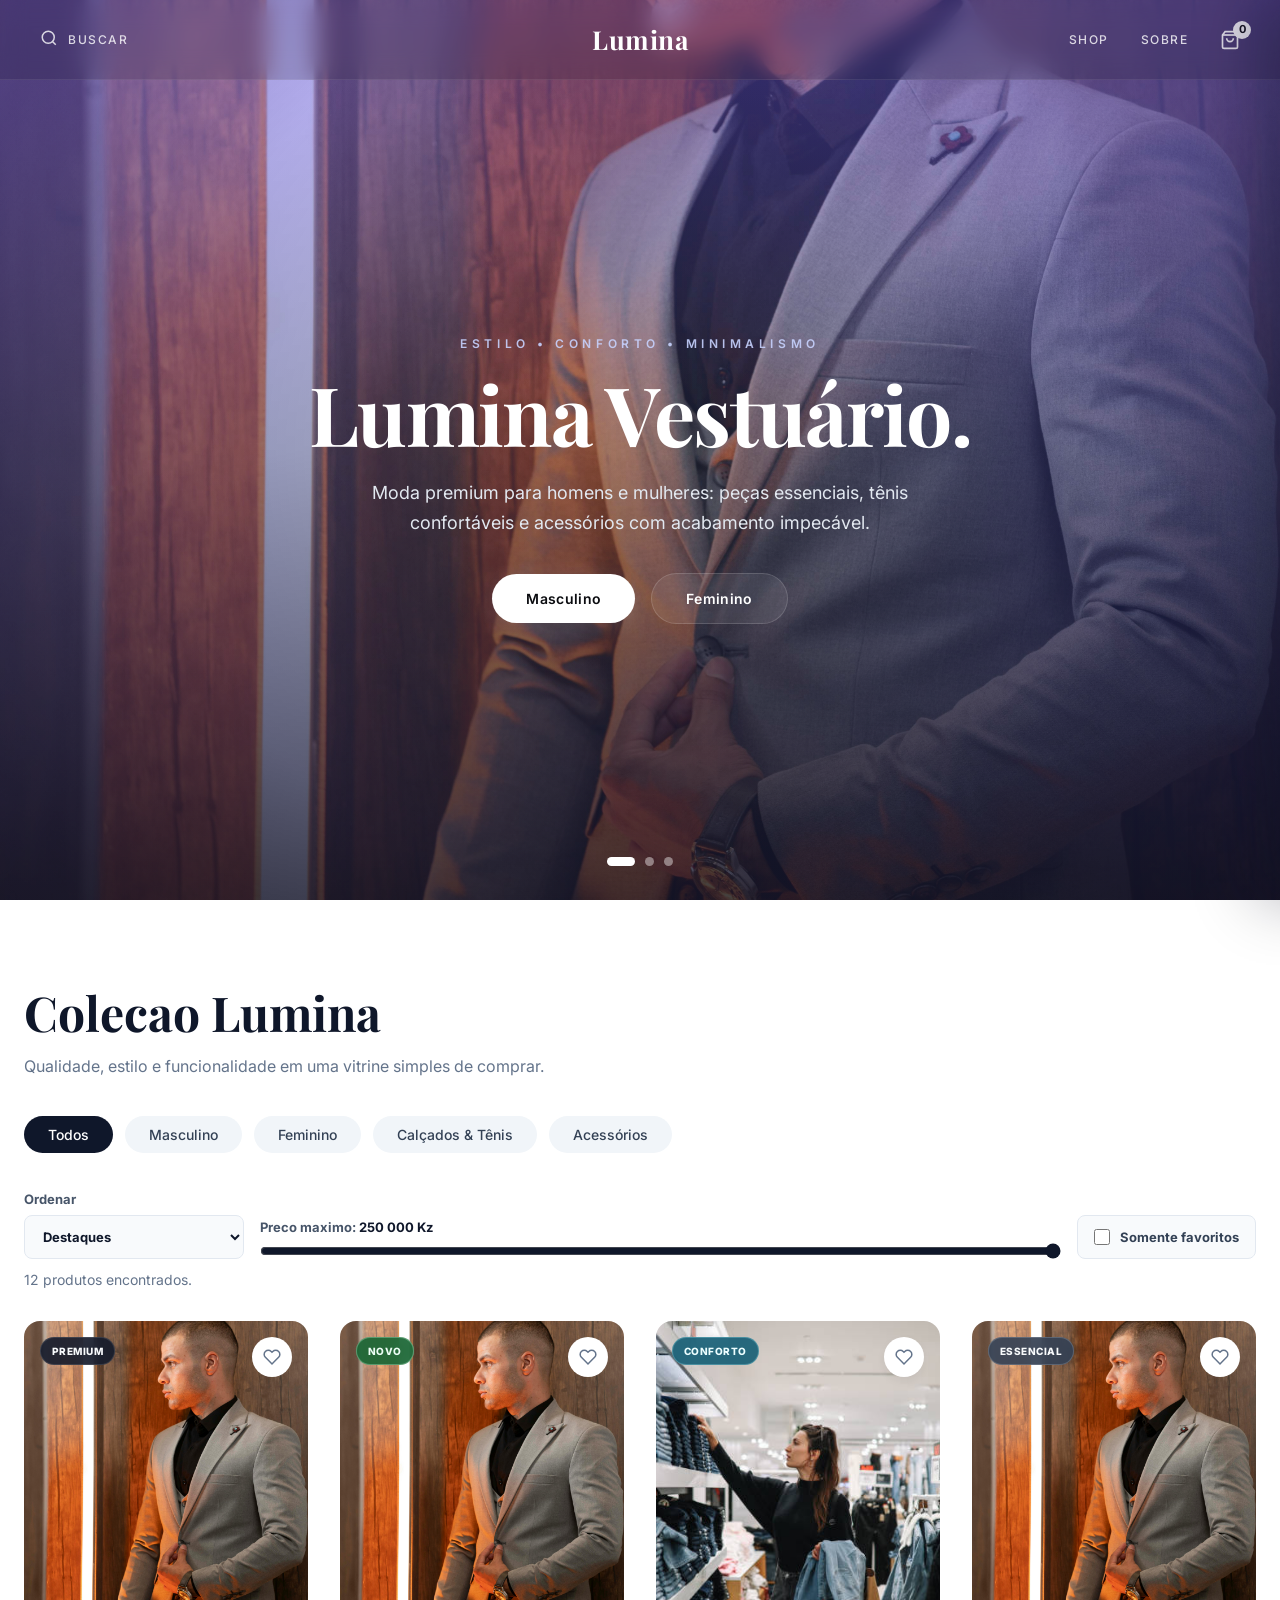
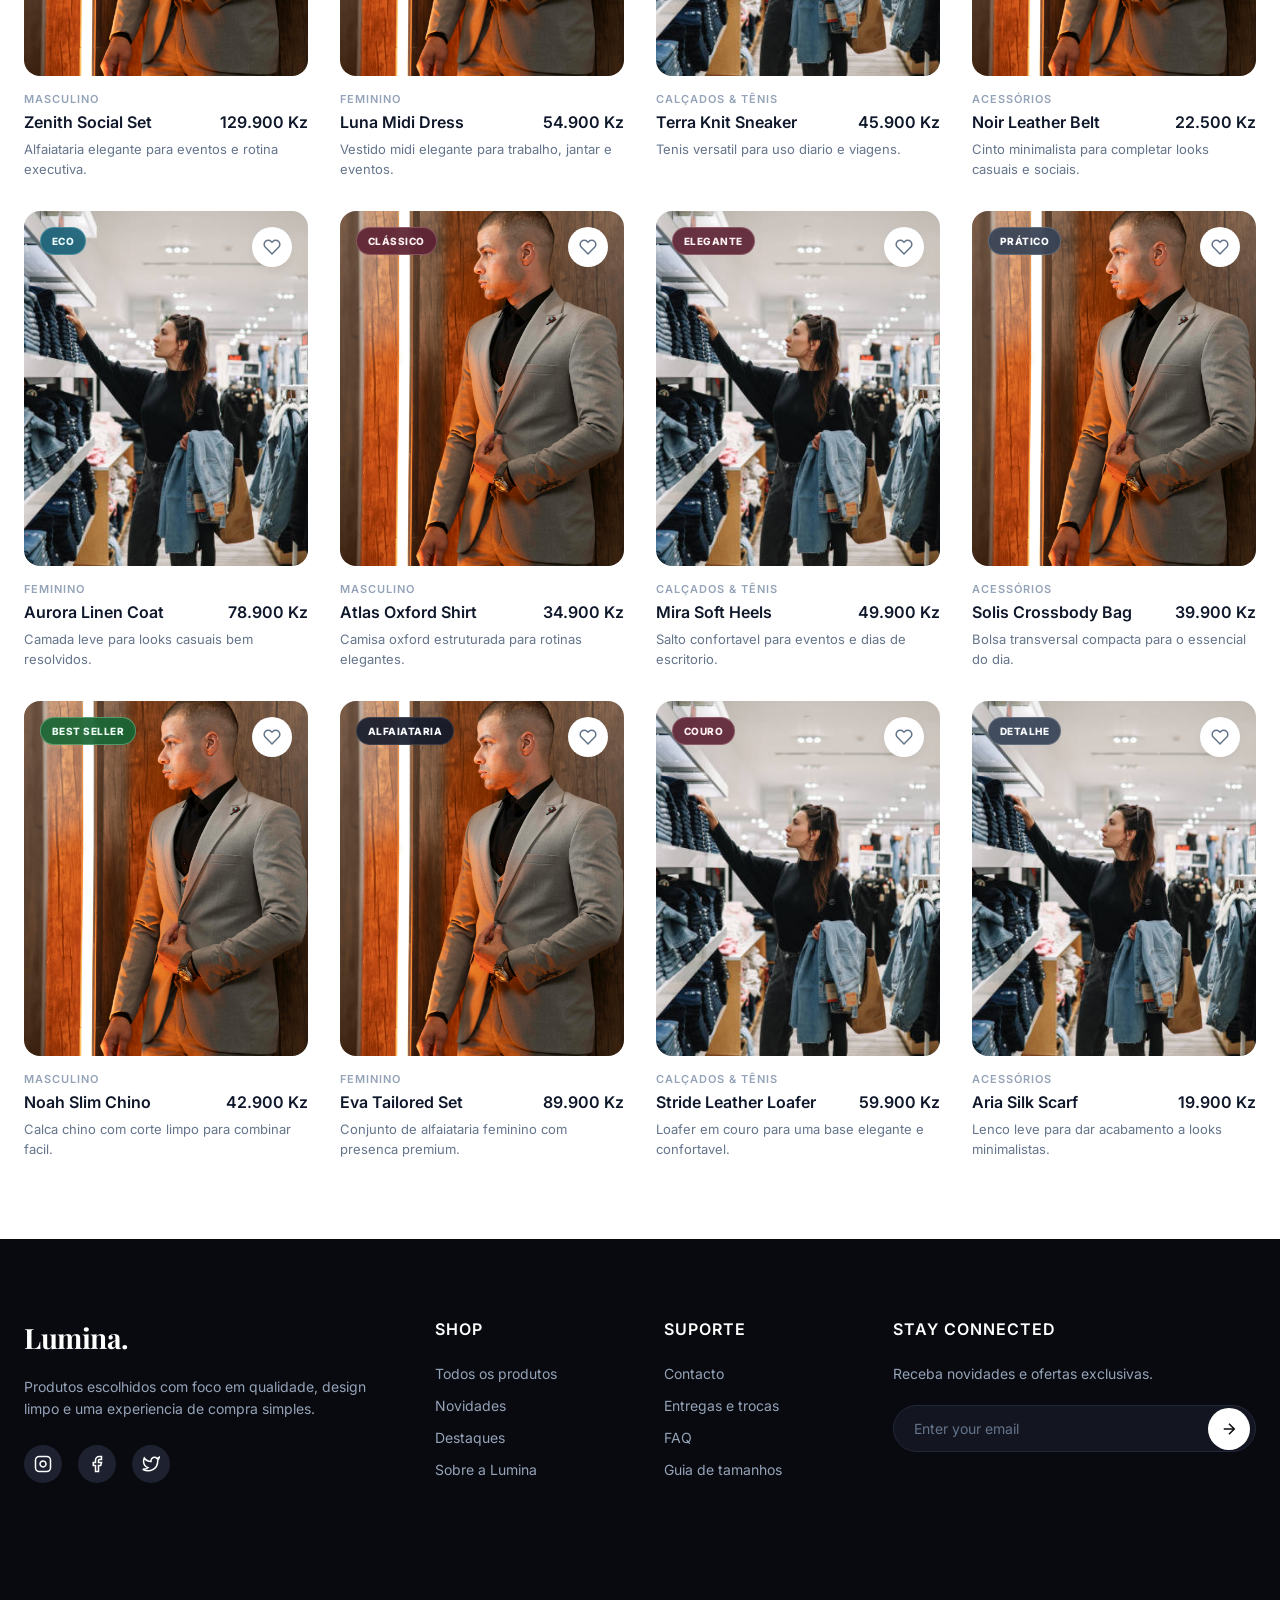
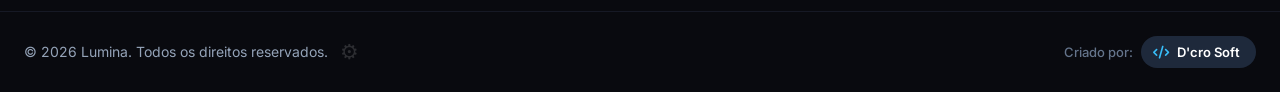
==== commit d027b913: "modais de detlahes atualizados" ====
--- a/index.html
+++ b/index.html
@@ -8,7 +8,7 @@
   <link rel="preconnect" href="https://fonts.googleapis.com">
   <link rel="preconnect" href="https://fonts.gstatic.com" crossorigin>
   <link
-    href="https://fonts.googleapis.com/css2?family=Inter:wght@400;500;600&family=Playfair+Display:wght@700&display=swap"
+    href="https://fonts.googleapis.com/css2?family=Inter:wght@400;500;600;700&family=Playfair+Display:ital,wght@0,500;0,600;0,700;1,400&display=swap"
     rel="stylesheet">
   <link rel="stylesheet" href="https://cdnjs.cloudflare.com/ajax/libs/font-awesome/6.5.1/css/all.min.css">
   <link rel="stylesheet" href="css/style.css">
@@ -164,7 +164,14 @@
                 </path>
               </svg>
             </button>
-            <button class="add-to-bag-btn" type="button">Adicionar ao carrinho</button>
+            <button class="add-to-bag-btn" type="button" aria-label="Adicionar ao carrinho">
+              <svg class="add-to-bag-icon" viewBox="0 0 24 24" fill="none" stroke="currentColor" stroke-width="2" aria-hidden="true">
+                <path d="M6 2L3 6v14a2 2 0 0 0 2 2h14a2 2 0 0 0 2-2V6l-3-4z"></path>
+                <line x1="3" y1="6" x2="21" y2="6"></line>
+                <path d="M16 10a4 4 0 0 1-8 0"></path>
+              </svg>
+              <span class="add-to-bag-label">Adicionar ao carrinho</span>
+            </button>
           </div>
           <div class="product-info">
             <span class="product-category">Masculino</span>
@@ -188,7 +195,14 @@
                 </path>
               </svg>
             </button>
-            <button class="add-to-bag-btn" type="button">Adicionar ao carrinho</button>
+            <button class="add-to-bag-btn" type="button" aria-label="Adicionar ao carrinho">
+              <svg class="add-to-bag-icon" viewBox="0 0 24 24" fill="none" stroke="currentColor" stroke-width="2" aria-hidden="true">
+                <path d="M6 2L3 6v14a2 2 0 0 0 2 2h14a2 2 0 0 0 2-2V6l-3-4z"></path>
+                <line x1="3" y1="6" x2="21" y2="6"></line>
+                <path d="M16 10a4 4 0 0 1-8 0"></path>
+              </svg>
+              <span class="add-to-bag-label">Adicionar ao carrinho</span>
+            </button>
           </div>
           <div class="product-info">
             <span class="product-category">Feminino</span>
@@ -212,7 +226,14 @@
                 </path>
               </svg>
             </button>
-            <button class="add-to-bag-btn" type="button">Adicionar ao carrinho</button>
+            <button class="add-to-bag-btn" type="button" aria-label="Adicionar ao carrinho">
+              <svg class="add-to-bag-icon" viewBox="0 0 24 24" fill="none" stroke="currentColor" stroke-width="2" aria-hidden="true">
+                <path d="M6 2L3 6v14a2 2 0 0 0 2 2h14a2 2 0 0 0 2-2V6l-3-4z"></path>
+                <line x1="3" y1="6" x2="21" y2="6"></line>
+                <path d="M16 10a4 4 0 0 1-8 0"></path>
+              </svg>
+              <span class="add-to-bag-label">Adicionar ao carrinho</span>
+            </button>
           </div>
           <div class="product-info">
             <span class="product-category">Calçados &amp; Tênis</span>
@@ -236,7 +257,14 @@
                 </path>
               </svg>
             </button>
-            <button class="add-to-bag-btn" type="button">Adicionar ao carrinho</button>
+            <button class="add-to-bag-btn" type="button" aria-label="Adicionar ao carrinho">
+              <svg class="add-to-bag-icon" viewBox="0 0 24 24" fill="none" stroke="currentColor" stroke-width="2" aria-hidden="true">
+                <path d="M6 2L3 6v14a2 2 0 0 0 2 2h14a2 2 0 0 0 2-2V6l-3-4z"></path>
+                <line x1="3" y1="6" x2="21" y2="6"></line>
+                <path d="M16 10a4 4 0 0 1-8 0"></path>
+              </svg>
+              <span class="add-to-bag-label">Adicionar ao carrinho</span>
+            </button>
           </div>
           <div class="product-info">
             <span class="product-category">Acessórios</span>
@@ -260,7 +288,14 @@
                 </path>
               </svg>
             </button>
-            <button class="add-to-bag-btn" type="button">Adicionar ao carrinho</button>
+            <button class="add-to-bag-btn" type="button" aria-label="Adicionar ao carrinho">
+              <svg class="add-to-bag-icon" viewBox="0 0 24 24" fill="none" stroke="currentColor" stroke-width="2" aria-hidden="true">
+                <path d="M6 2L3 6v14a2 2 0 0 0 2 2h14a2 2 0 0 0 2-2V6l-3-4z"></path>
+                <line x1="3" y1="6" x2="21" y2="6"></line>
+                <path d="M16 10a4 4 0 0 1-8 0"></path>
+              </svg>
+              <span class="add-to-bag-label">Adicionar ao carrinho</span>
+            </button>
           </div>
           <div class="product-info">
             <span class="product-category">Feminino</span>
@@ -284,7 +319,14 @@
                 </path>
               </svg>
             </button>
-            <button class="add-to-bag-btn" type="button">Adicionar ao carrinho</button>
+            <button class="add-to-bag-btn" type="button" aria-label="Adicionar ao carrinho">
+              <svg class="add-to-bag-icon" viewBox="0 0 24 24" fill="none" stroke="currentColor" stroke-width="2" aria-hidden="true">
+                <path d="M6 2L3 6v14a2 2 0 0 0 2 2h14a2 2 0 0 0 2-2V6l-3-4z"></path>
+                <line x1="3" y1="6" x2="21" y2="6"></line>
+                <path d="M16 10a4 4 0 0 1-8 0"></path>
+              </svg>
+              <span class="add-to-bag-label">Adicionar ao carrinho</span>
+            </button>
           </div>
           <div class="product-info">
             <span class="product-category">Masculino</span>
@@ -308,7 +350,14 @@
                 </path>
               </svg>
             </button>
-            <button class="add-to-bag-btn" type="button">Adicionar ao carrinho</button>
+            <button class="add-to-bag-btn" type="button" aria-label="Adicionar ao carrinho">
+              <svg class="add-to-bag-icon" viewBox="0 0 24 24" fill="none" stroke="currentColor" stroke-width="2" aria-hidden="true">
+                <path d="M6 2L3 6v14a2 2 0 0 0 2 2h14a2 2 0 0 0 2-2V6l-3-4z"></path>
+                <line x1="3" y1="6" x2="21" y2="6"></line>
+                <path d="M16 10a4 4 0 0 1-8 0"></path>
+              </svg>
+              <span class="add-to-bag-label">Adicionar ao carrinho</span>
+            </button>
           </div>
           <div class="product-info">
             <span class="product-category">Calçados &amp; Tênis</span>
@@ -332,7 +381,14 @@
                 </path>
               </svg>
             </button>
-            <button class="add-to-bag-btn" type="button">Adicionar ao carrinho</button>
+            <button class="add-to-bag-btn" type="button" aria-label="Adicionar ao carrinho">
+              <svg class="add-to-bag-icon" viewBox="0 0 24 24" fill="none" stroke="currentColor" stroke-width="2" aria-hidden="true">
+                <path d="M6 2L3 6v14a2 2 0 0 0 2 2h14a2 2 0 0 0 2-2V6l-3-4z"></path>
+                <line x1="3" y1="6" x2="21" y2="6"></line>
+                <path d="M16 10a4 4 0 0 1-8 0"></path>
+              </svg>
+              <span class="add-to-bag-label">Adicionar ao carrinho</span>
+            </button>
           </div>
           <div class="product-info">
             <span class="product-category">Acessórios</span>
@@ -356,7 +412,14 @@
                 </path>
               </svg>
             </button>
-            <button class="add-to-bag-btn" type="button">Adicionar ao carrinho</button>
+            <button class="add-to-bag-btn" type="button" aria-label="Adicionar ao carrinho">
+              <svg class="add-to-bag-icon" viewBox="0 0 24 24" fill="none" stroke="currentColor" stroke-width="2" aria-hidden="true">
+                <path d="M6 2L3 6v14a2 2 0 0 0 2 2h14a2 2 0 0 0 2-2V6l-3-4z"></path>
+                <line x1="3" y1="6" x2="21" y2="6"></line>
+                <path d="M16 10a4 4 0 0 1-8 0"></path>
+              </svg>
+              <span class="add-to-bag-label">Adicionar ao carrinho</span>
+            </button>
           </div>
           <div class="product-info">
             <span class="product-category">Masculino</span>
@@ -380,7 +443,14 @@
                 </path>
               </svg>
             </button>
-            <button class="add-to-bag-btn" type="button">Adicionar ao carrinho</button>
+            <button class="add-to-bag-btn" type="button" aria-label="Adicionar ao carrinho">
+              <svg class="add-to-bag-icon" viewBox="0 0 24 24" fill="none" stroke="currentColor" stroke-width="2" aria-hidden="true">
+                <path d="M6 2L3 6v14a2 2 0 0 0 2 2h14a2 2 0 0 0 2-2V6l-3-4z"></path>
+                <line x1="3" y1="6" x2="21" y2="6"></line>
+                <path d="M16 10a4 4 0 0 1-8 0"></path>
+              </svg>
+              <span class="add-to-bag-label">Adicionar ao carrinho</span>
+            </button>
           </div>
           <div class="product-info">
             <span class="product-category">Feminino</span>
@@ -404,7 +474,14 @@
                 </path>
               </svg>
             </button>
-            <button class="add-to-bag-btn" type="button">Adicionar ao carrinho</button>
+            <button class="add-to-bag-btn" type="button" aria-label="Adicionar ao carrinho">
+              <svg class="add-to-bag-icon" viewBox="0 0 24 24" fill="none" stroke="currentColor" stroke-width="2" aria-hidden="true">
+                <path d="M6 2L3 6v14a2 2 0 0 0 2 2h14a2 2 0 0 0 2-2V6l-3-4z"></path>
+                <line x1="3" y1="6" x2="21" y2="6"></line>
+                <path d="M16 10a4 4 0 0 1-8 0"></path>
+              </svg>
+              <span class="add-to-bag-label">Adicionar ao carrinho</span>
+            </button>
           </div>
           <div class="product-info">
             <span class="product-category">Calçados &amp; Tênis</span>
@@ -428,7 +505,14 @@
                 </path>
               </svg>
             </button>
-            <button class="add-to-bag-btn" type="button">Adicionar ao carrinho</button>
+            <button class="add-to-bag-btn" type="button" aria-label="Adicionar ao carrinho">
+              <svg class="add-to-bag-icon" viewBox="0 0 24 24" fill="none" stroke="currentColor" stroke-width="2" aria-hidden="true">
+                <path d="M6 2L3 6v14a2 2 0 0 0 2 2h14a2 2 0 0 0 2-2V6l-3-4z"></path>
+                <line x1="3" y1="6" x2="21" y2="6"></line>
+                <path d="M16 10a4 4 0 0 1-8 0"></path>
+              </svg>
+              <span class="add-to-bag-label">Adicionar ao carrinho</span>
+            </button>
           </div>
           <div class="product-info">
             <span class="product-category">Acessórios</span>
--- a/css/style.css
+++ b/css/style.css
@@ -284,32 +284,37 @@
 }
 
 .subtitle {
-    font-size: clamp(10px, 1.2vw, 13px);
-    letter-spacing: 6px;
-    color: #a5b4fc;
-    margin-bottom: 24px;
+    font-family: 'Inter', system-ui, -apple-system, sans-serif;
+    font-size: clamp(10px, 1.15vw, 12px);
+    letter-spacing: 0.38em;
+    color: #c7d2fe;
+    margin-bottom: 20px;
     font-weight: 600;
     text-transform: uppercase;
-    opacity: 0.9;
+    opacity: 0.95;
 }
 
 .title {
-    font-size: clamp(38px, 6.5vw, 80px);
-    font-family: 'Playfair Display', Georgia, serif;
+    font-size: clamp(40px, 6.8vw, 82px);
+    font-family: 'Playfair Display', Georgia, 'Times New Roman', serif;
     font-weight: 700;
-    line-height: 1.1;
+    line-height: 1.04;
     color: #ffffff;
-    margin-bottom: 24px;
-    letter-spacing: -1px;
+    margin-bottom: 22px;
+    letter-spacing: -0.02em;
+    font-feature-settings: 'liga' 1, 'kern' 1;
+    text-wrap: balance;
 }
 
 .description {
-    font-size: clamp(14px, 1.8vw, 19px);
-    color: #cbd5e1;
-    line-height: 1.6;
-    margin-bottom: 40px;
-    max-width: 640px;
+    font-family: 'Inter', system-ui, -apple-system, sans-serif;
+    font-size: clamp(15px, 1.75vw, 18px);
+    color: #e2e8f0;
+    line-height: 1.65;
+    margin-bottom: 36px;
+    max-width: 620px;
     font-weight: 400;
+    text-wrap: pretty;
 }
 
 .hero-buttons {
@@ -899,15 +904,17 @@
     position: relative;
     width: 100%;
     aspect-ratio: 4 / 5;
-    /* Proporção elegante vertical */
     border-radius: 16px;
-    /* Cantos arredondados iguais ao print */
     overflow: hidden;
-    /* Corta o zoom da imagem e o botão que sobe */
     background-color: #f8fafc;
     display: flex;
     align-items: center;
     justify-content: center;
+    cursor: pointer;
+}
+
+.product-info[data-action="view-details"] {
+    cursor: pointer;
 }
 
 .product-image {
@@ -922,20 +929,57 @@
     position: absolute;
     top: 16px;
     left: 16px;
-    z-index: 5;
+    z-index: 4;
     max-width: calc(100% - 74px);
     border-radius: 999px;
-    background-color: rgba(15, 23, 42, 0.82);
-    color: #ffffff;
     padding: 7px 11px;
-    font-size: 11px;
+    font-size: 10px;
     font-weight: 800;
-    letter-spacing: 0.3px;
+    letter-spacing: 0.45px;
+    text-transform: uppercase;
     backdrop-filter: blur(8px);
     -webkit-backdrop-filter: blur(8px);
     white-space: nowrap;
     overflow: hidden;
     text-overflow: ellipsis;
+    border: 1px solid transparent;
+}
+
+.badge-premium,
+.badge-alfaiataria {
+    background-color: rgba(15, 23, 42, 0.88);
+    color: #f8fafc;
+    border-color: rgba(255, 255, 255, 0.12);
+}
+
+.badge-novo,
+.badge-bestseller {
+    background-color: rgba(22, 101, 52, 0.9);
+    color: #ecfdf5;
+    border-color: rgba(187, 247, 208, 0.35);
+}
+
+.badge-conforto,
+.badge-eco {
+    background-color: rgba(21, 94, 117, 0.9);
+    color: #ecfeff;
+    border-color: rgba(165, 243, 252, 0.28);
+}
+
+.badge-essencial,
+.badge-pratico,
+.badge-detalhe {
+    background-color: rgba(51, 65, 85, 0.9);
+    color: #f8fafc;
+    border-color: rgba(226, 232, 240, 0.2);
+}
+
+.badge-classico,
+.badge-elegante,
+.badge-couro {
+    background-color: rgba(91, 33, 50, 0.9);
+    color: #fff1f2;
+    border-color: rgba(254, 205, 211, 0.25);
 }
 
 /* Efeito de Zoom ao Passar o Rato */
@@ -991,21 +1035,32 @@
     bottom: 20px;
     left: 50%;
     transform: translate(-50%, 100px);
-    /* Começa escondido lá em baixo */
     width: calc(100% - 40px);
     background-color: #ffffff;
     color: #0f172a;
     border: none;
-    padding: 14px 0;
+    padding: 14px 16px;
     border-radius: 30px;
     font-size: 13px;
     font-weight: 600;
     cursor: pointer;
-    z-index: 5;
+    z-index: 6;
     box-shadow: 0 10px 25px rgba(0, 0, 0, 0.1);
-    /* Transição cirúrgica para subir macio */
     transition: transform 0.5s cubic-bezier(0.25, 1, 0.5, 1);
-    text-align: center;
+    display: inline-flex;
+    align-items: center;
+    justify-content: center;
+    gap: 8px;
+}
+
+.add-to-bag-icon {
+    width: 16px;
+    height: 16px;
+    flex-shrink: 0;
+    display: none;
+}
+
+.add-to-bag-label {
     white-space: nowrap;
     overflow: hidden;
     text-overflow: ellipsis;
@@ -1300,6 +1355,7 @@
     transition: transform 0.32s cubic-bezier(0.25, 1, 0.5, 1);
     display: flex;
     flex-direction: column;
+    overflow: hidden;
     box-shadow: -24px 0 60px rgba(2, 6, 23, 0.3);
 }
 
@@ -1308,6 +1364,7 @@
 }
 
 .cart-drawer-header {
+    flex-shrink: 0;
     min-height: 78px;
     padding: 24px;
     display: flex;
@@ -1336,7 +1393,10 @@
 
 .cart-items {
     flex: 1;
+    min-height: 0;
     overflow-y: auto;
+    overscroll-behavior: contain;
+    -webkit-overflow-scrolling: touch;
     padding: 20px 24px;
 }
 
@@ -1429,6 +1489,7 @@
 }
 
 .cart-summary {
+    flex-shrink: 0;
     padding: 22px 24px 24px;
     border-top: 1px solid #e2e8f0;
     background-color: #ffffff;
@@ -1637,6 +1698,11 @@
     overflow: hidden;
 }
 
+html.no-scroll,
+body.no-scroll {
+    overscroll-behavior: none;
+}
+
 
 
 
@@ -1841,6 +1907,8 @@
 
     .nav-right {
         gap: 16px;
+        padding-right: 4px;
+        margin-right: 6px;
     }
 
     .nav-link {
@@ -1854,6 +1922,15 @@
         justify-content: center;
     }
 
+    .cart-btn {
+        margin-right: 8px;
+    }
+
+    .cart-count {
+        top: -7px;
+        right: -2px;
+    }
+
     .hero-slider {
         height: 100svh;
         height: 100dvh;
@@ -1876,22 +1953,22 @@
     .subtitle {
         max-width: 100%;
         font-size: 10px;
-        line-height: 1.6;
-        letter-spacing: 3px;
-        margin-bottom: 12px;
+        line-height: 1.55;
+        letter-spacing: 0.28em;
+        margin-bottom: 14px;
         overflow-wrap: anywhere;
     }
 
     .title {
-        font-size: clamp(38px, 13vw, 58px);
-        line-height: 1;
-        margin-bottom: 16px;
-        letter-spacing: 0;
+        font-size: clamp(36px, 11.5vw, 54px);
+        line-height: 1.02;
+        margin-bottom: 14px;
+        letter-spacing: -0.015em;
     }
 
     .description {
         font-size: 14px;
-        line-height: 1.55;
+        line-height: 1.6;
         margin-bottom: 24px;
     }
 
@@ -1977,13 +2054,39 @@
     }
 
     .products-grid {
-        grid-template-columns: minmax(0, 1fr);
-        gap: 28px;
+        grid-template-columns: repeat(2, minmax(0, 1fr));
+        gap: 12px;
     }
 
     .product-image-container {
         border-radius: 12px;
-        aspect-ratio: 1 / 1.18;
+        aspect-ratio: 3 / 4;
+    }
+
+    .product-info {
+        padding-top: 10px;
+    }
+
+    .product-category {
+        font-size: 9px;
+        letter-spacing: 0.8px;
+        margin-bottom: 4px;
+    }
+
+    .product-meta {
+        flex-direction: column;
+        align-items: flex-start;
+        gap: 2px;
+    }
+
+    .product-name,
+    .product-price {
+        font-size: 13px;
+        line-height: 1.25;
+    }
+
+    .product-note {
+        display: none;
     }
 
     .product-card:hover .product-image {
@@ -1991,37 +2094,52 @@
     }
 
     .add-to-bag-btn {
-        bottom: 14px;
-        width: calc(100% - 28px);
-        transform: translate(-50%, 0);
-        padding: 13px 0;
-        font-size: 13px;
+        bottom: 10px;
+        right: 10px;
+        left: auto;
+        width: 40px;
+        height: 40px;
+        min-width: 40px;
+        padding: 0;
+        transform: none;
+        border-radius: 50%;
+        box-shadow: 0 8px 20px rgba(15, 23, 42, 0.18);
+    }
+
+    .add-to-bag-icon {
+        display: block;
+    }
+
+    .add-to-bag-label {
+        position: absolute;
+        width: 1px;
+        height: 1px;
+        padding: 0;
+        margin: -1px;
+        overflow: hidden;
+        clip: rect(0, 0, 0, 0);
+        white-space: nowrap;
+        border: 0;
     }
 
     .favorite-btn {
-        width: 38px;
-        height: 38px;
-        top: 12px;
-        right: 12px;
+        width: 34px;
+        height: 34px;
+        top: 10px;
+        right: 10px;
+    }
+
+    .favorite-btn svg {
+        width: 15px;
+        height: 15px;
     }
 
     .product-badge {
-        top: 12px;
-        left: 12px;
-        max-width: calc(100% - 66px);
-    }
-
-    .product-meta {
-        align-items: flex-start;
-    }
-
-    .product-name,
-    .product-price {
-        font-size: 15px;
-    }
-
-    .product-note {
-        font-size: 13px;
+        top: 10px;
+        left: 10px;
+        max-width: calc(100% - 58px);
+        padding: 5px 8px;
+        font-size: 9px;
     }
 
     .cart-drawer {
@@ -2169,8 +2287,10 @@
     }
 
     .add-to-bag-btn {
-        font-size: 12px;
-        padding: 12px 10px;
+        width: 38px;
+        height: 38px;
+        min-width: 38px;
+        padding: 0;
     }
 
     .product-price {
@@ -2202,6 +2322,14 @@
     .cart-btn {
         min-width: 38px;
         min-height: 38px;
+    }
+
+    .cart-btn {
+        margin-right: 10px;
+    }
+
+    .cart-count {
+        right: 0;
     }
 
     .hero-slider {
--- a/css/product-modal.css
+++ b/css/product-modal.css
@@ -9,6 +9,7 @@
     background: rgba(2, 6, 23, 0.58);
     opacity: 0;
     pointer-events: none;
+    overscroll-behavior: none;
     transition: opacity 0.22s ease;
 }
 
@@ -23,8 +24,8 @@
     width: min(440px, 100%);
     max-height: calc(100vh - 32px);
     max-height: calc(100dvh - 32px);
-    display: grid;
-    grid-template-columns: 1fr;
+    display: flex;
+    flex-direction: column;
     overflow: hidden;
     border-radius: 16px;
     background: #ffffff;
@@ -32,6 +33,7 @@
     box-shadow: 0 20px 60px rgba(2, 6, 23, 0.36);
     transform: translateY(10px) scale(0.98);
     transition: transform 0.22s ease;
+    min-height: 0;
 }
 
 .product-detail-modal.open .product-detail-panel {
@@ -56,16 +58,21 @@
 
 .product-detail-media {
     position: relative;
-    min-height: 220px;
-    max-height: 34vh;
+    flex: 0 0 auto;
+    width: 100%;
+    height: clamp(150px, 30vh, 210px);
+    max-height: 210px;
     background: #0b0c10;
+    overflow: hidden;
 }
 
 .product-detail-media img {
     width: 100%;
     height: 100%;
+    max-height: 100%;
     display: block;
     object-fit: cover;
+    object-position: center top;
 }
 
 .product-detail-media::after {
@@ -83,16 +90,56 @@
     z-index: 2;
     max-width: calc(100% - 28px);
     border-radius: 999px;
-    background: rgba(255, 255, 255, 0.92);
-    color: #0f172a;
     padding: 6px 11px;
-    font-size: 11px;
+    font-size: 10px;
     font-weight: 800;
+    letter-spacing: 0.45px;
+    text-transform: uppercase;
+    border: 1px solid transparent;
+}
+
+.product-detail-badge.badge-premium,
+.product-detail-badge.badge-alfaiataria {
+    background: rgba(15, 23, 42, 0.9);
+    color: #f8fafc;
+}
+
+.product-detail-badge.badge-novo,
+.product-detail-badge.badge-bestseller {
+    background: rgba(22, 101, 52, 0.92);
+    color: #ecfdf5;
+}
+
+.product-detail-badge.badge-conforto,
+.product-detail-badge.badge-eco {
+    background: rgba(21, 94, 117, 0.92);
+    color: #ecfeff;
+}
+
+.product-detail-badge.badge-essencial,
+.product-detail-badge.badge-pratico,
+.product-detail-badge.badge-detalhe {
+    background: rgba(51, 65, 85, 0.92);
+    color: #f8fafc;
+}
+
+.product-detail-badge.badge-classico,
+.product-detail-badge.badge-elegante,
+.product-detail-badge.badge-couro {
+    background: rgba(91, 33, 50, 0.92);
+    color: #fff1f2;
 }
 
 .product-detail-content {
-    overflow: auto;
+    flex: 1 1 auto;
+    min-height: 0;
+    max-height: none;
+    overflow-y: auto;
+    overscroll-behavior: contain;
+    -webkit-overflow-scrolling: touch;
     padding: 22px 20px 20px;
+    background: #ffffff;
+    box-shadow: inset 0 10px 10px -10px rgba(15, 23, 42, 0.06);
 }
 
 .product-detail-category {
@@ -216,22 +263,80 @@
 
 @media (max-width: 820px) {
     .product-detail-modal {
-        padding: 10px;
-        align-items: flex-end;
+        padding: 10px 12px;
+        align-items: center;
     }
 
     .product-detail-panel {
-        max-height: calc(100vh - 20px);
-        max-height: calc(100dvh - 20px);
-        border-radius: 14px 14px 0 0;
+        width: min(100%, 360px);
+        max-height: min(82dvh, 620px);
+        border-radius: 14px;
     }
 
     .product-detail-media {
-        min-height: 180px;
-        max-height: 32vh;
+        height: clamp(120px, 22dvh, 160px);
+        max-height: 160px;
     }
 
     .product-detail-content {
-        padding: 18px 16px 16px;
-    }
-}
+        flex: 1 1 55%;
+        min-height: 220px;
+        padding: 14px 14px 12px;
+    }
+
+    .product-detail-content h2 {
+        font-size: 20px;
+        margin-bottom: 6px;
+    }
+
+    .product-detail-price {
+        font-size: 16px;
+        margin-bottom: 10px;
+    }
+
+    .product-detail-description {
+        font-size: 13px;
+        margin-bottom: 14px;
+        line-height: 1.55;
+    }
+
+    .product-detail-options {
+        gap: 12px;
+        margin-bottom: 14px;
+    }
+
+    .product-detail-fit {
+        margin-bottom: 14px;
+        padding: 10px 0;
+        font-size: 11px;
+    }
+
+    .detail-choice {
+        min-height: 34px;
+        padding: 0 12px;
+        font-size: 11px;
+    }
+
+    .product-detail-actions .checkout-btn,
+    .product-detail-actions .clear-cart-btn {
+        min-height: 40px;
+        padding: 11px 14px;
+        font-size: 13px;
+    }
+}
+
+@media (max-width: 380px) {
+    .product-detail-panel {
+        width: min(100%, 320px);
+        max-height: min(86dvh, 600px);
+    }
+
+    .product-detail-media {
+        height: clamp(110px, 20dvh, 140px);
+        max-height: 140px;
+    }
+
+    .product-detail-content {
+        min-height: 200px;
+    }
+}
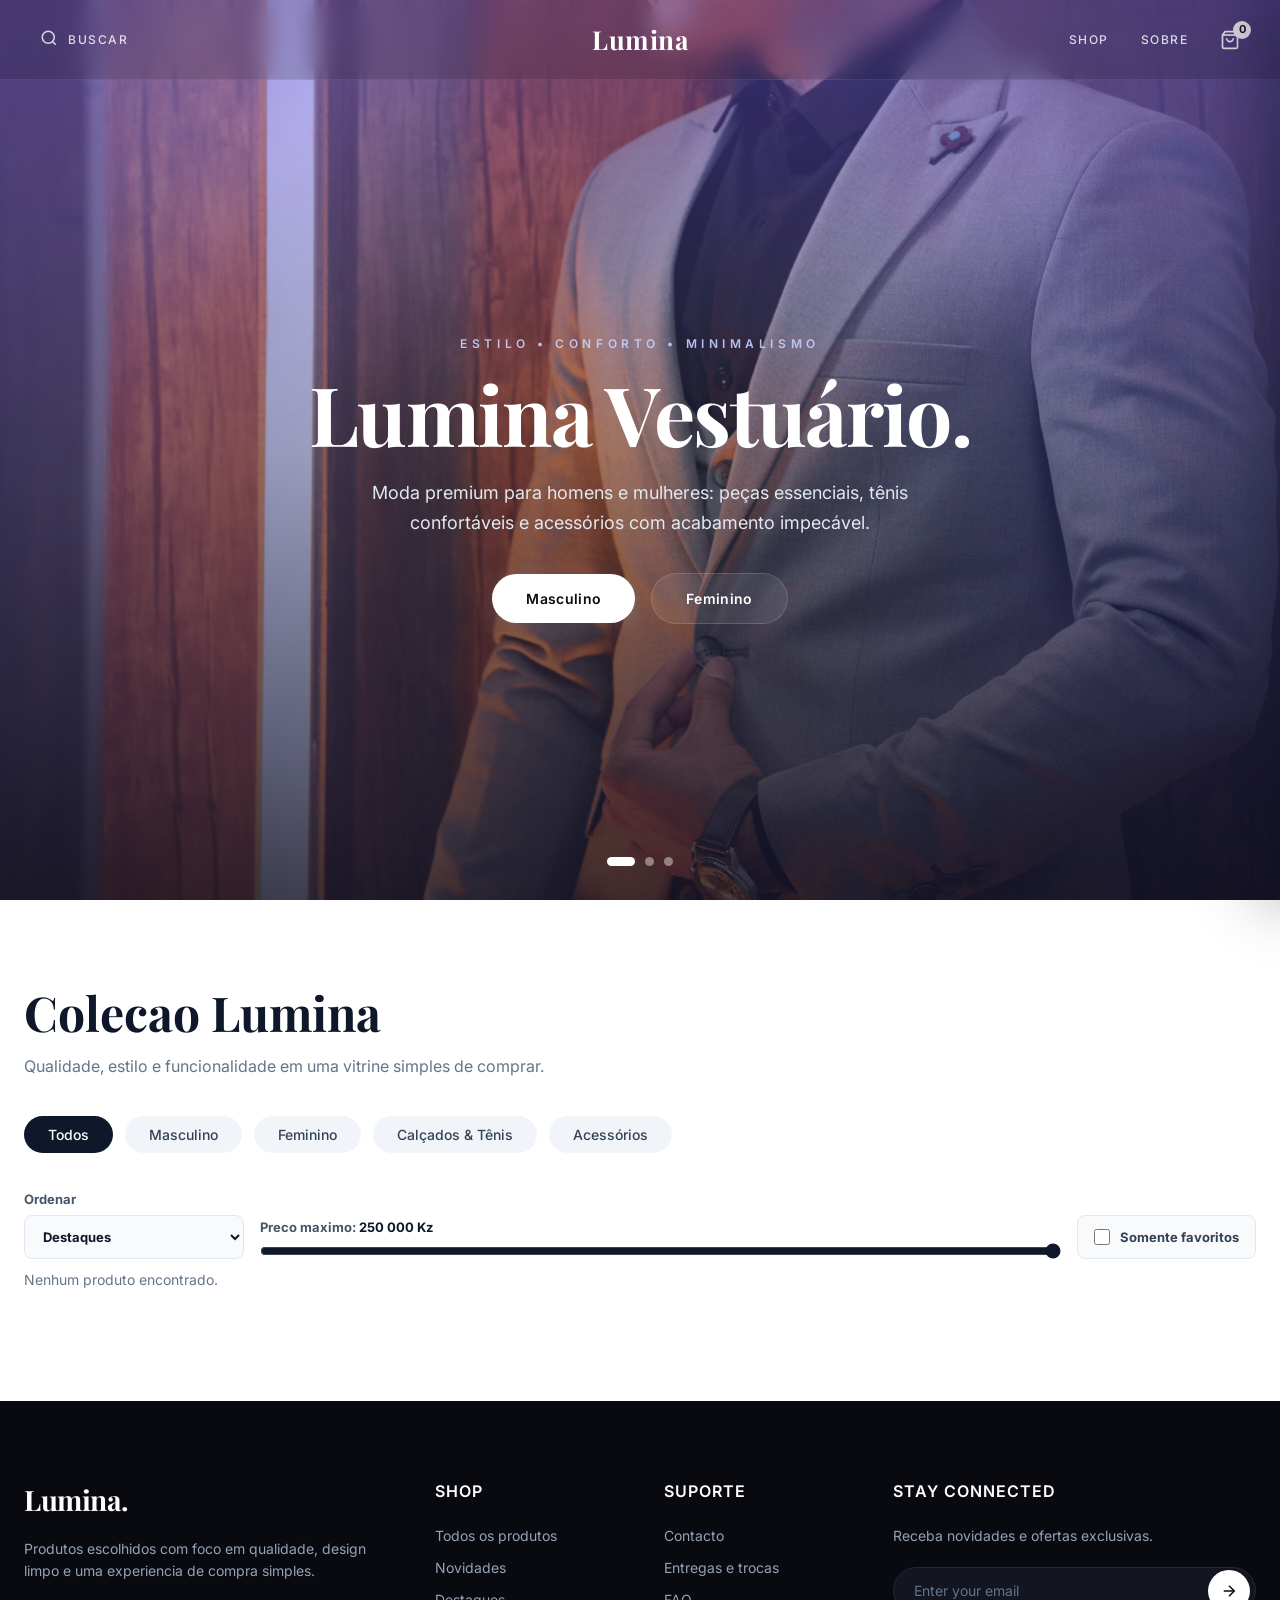
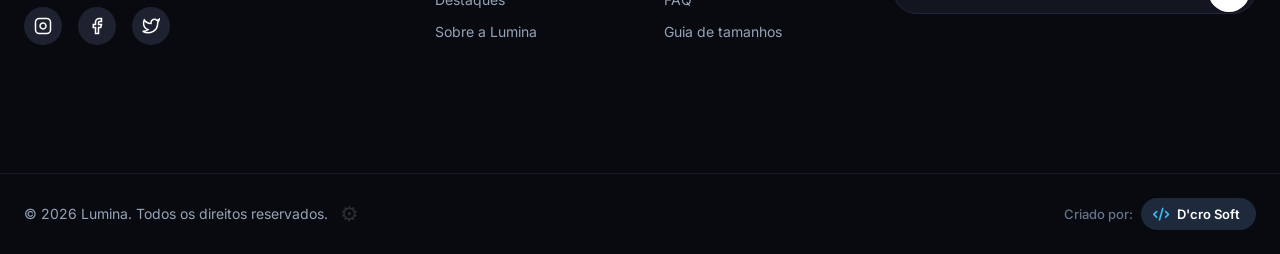
==== commit dedab89f: "criação do admin" ====
--- a/index.html
+++ b/index.html
@@ -151,379 +151,33 @@
 
       <p class="results-status" id="resultsStatus" aria-live="polite"></p>
 
-      <div class="products-grid">
-        <article class="product-card fade-up-element visible" data-id="zenith" data-category="Masculino"
-          data-name="Zenith Social Set" data-price="129900" data-stock="12">
-          <div class="product-image-container">
-            <img src="images/roupaSocial.jpg" alt="Zenith Social Set" class="product-image">
-            <span class="product-badge">Premium</span>
-            <button class="favorite-btn" type="button" aria-label="Favoritar Zenith Social Set">
-              <svg viewBox="0 0 24 24" fill="none" stroke="currentColor" stroke-width="2">
-                <path
-                  d="M20.84 4.61a5.5 5.5 0 0 0-7.78 0L12 5.67l-1.06-1.06a5.5 5.5 0 0 0-7.78 7.78l1.06 1.06L12 21.23l7.78-7.78 1.06-1.06a5.5 5.5 0 0 0 0-7.78z">
-                </path>
-              </svg>
-            </button>
-            <button class="add-to-bag-btn" type="button" aria-label="Adicionar ao carrinho">
-              <svg class="add-to-bag-icon" viewBox="0 0 24 24" fill="none" stroke="currentColor" stroke-width="2" aria-hidden="true">
-                <path d="M6 2L3 6v14a2 2 0 0 0 2 2h14a2 2 0 0 0 2-2V6l-3-4z"></path>
-                <line x1="3" y1="6" x2="21" y2="6"></line>
-                <path d="M16 10a4 4 0 0 1-8 0"></path>
-              </svg>
-              <span class="add-to-bag-label">Adicionar ao carrinho</span>
-            </button>
-          </div>
-          <div class="product-info">
-            <span class="product-category">Masculino</span>
-            <div class="product-meta">
-              <h3 class="product-name">Zenith Social Set</h3>
-              <span class="product-price">129.900 Kz</span>
-            </div>
-            <p class="product-note">Alfaiataria elegante para eventos e rotina executiva.</p>
-          </div>
-        </article>
-
-        <article class="product-card fade-up-element visible" data-id="luna-dress" data-category="Feminino"
-          data-name="Luna Midi Dress" data-price="54900" data-stock="18">
-          <div class="product-image-container">
-            <img src="images/roupaSocial.jpg" alt="Luna Midi Dress" class="product-image">
-            <span class="product-badge">Novo</span>
-            <button class="favorite-btn" type="button" aria-label="Favoritar Luna Midi Dress">
-              <svg viewBox="0 0 24 24" fill="none" stroke="currentColor" stroke-width="2">
-                <path
-                  d="M20.84 4.61a5.5 5.5 0 0 0-7.78 0L12 5.67l-1.06-1.06a5.5 5.5 0 0 0-7.78 7.78l1.06 1.06L12 21.23l7.78-7.78 1.06-1.06a5.5 5.5 0 0 0 0-7.78z">
-                </path>
-              </svg>
-            </button>
-            <button class="add-to-bag-btn" type="button" aria-label="Adicionar ao carrinho">
-              <svg class="add-to-bag-icon" viewBox="0 0 24 24" fill="none" stroke="currentColor" stroke-width="2" aria-hidden="true">
-                <path d="M6 2L3 6v14a2 2 0 0 0 2 2h14a2 2 0 0 0 2-2V6l-3-4z"></path>
-                <line x1="3" y1="6" x2="21" y2="6"></line>
-                <path d="M16 10a4 4 0 0 1-8 0"></path>
-              </svg>
-              <span class="add-to-bag-label">Adicionar ao carrinho</span>
-            </button>
-          </div>
-          <div class="product-info">
-            <span class="product-category">Feminino</span>
-            <div class="product-meta">
-              <h3 class="product-name">Luna Midi Dress</h3>
-              <span class="product-price">54.900 Kz</span>
-            </div>
-            <p class="product-note">Vestido midi elegante para trabalho, jantar e eventos.</p>
-          </div>
-        </article>
-
-        <article class="product-card fade-up-element visible" data-id="terra-sneaker" data-category="Calcados"
-          data-name="Terra Knit Sneaker" data-price="45900" data-stock="16">
-          <div class="product-image-container">
-            <img src="images/roupa.jpg" alt="Terra Knit Sneaker" class="product-image">
-            <span class="product-badge">Conforto</span>
-            <button class="favorite-btn" type="button" aria-label="Favoritar Terra Knit Sneaker">
-              <svg viewBox="0 0 24 24" fill="none" stroke="currentColor" stroke-width="2">
-                <path
-                  d="M20.84 4.61a5.5 5.5 0 0 0-7.78 0L12 5.67l-1.06-1.06a5.5 5.5 0 0 0-7.78 7.78l1.06 1.06L12 21.23l7.78-7.78 1.06-1.06a5.5 5.5 0 0 0 0-7.78z">
-                </path>
-              </svg>
-            </button>
-            <button class="add-to-bag-btn" type="button" aria-label="Adicionar ao carrinho">
-              <svg class="add-to-bag-icon" viewBox="0 0 24 24" fill="none" stroke="currentColor" stroke-width="2" aria-hidden="true">
-                <path d="M6 2L3 6v14a2 2 0 0 0 2 2h14a2 2 0 0 0 2-2V6l-3-4z"></path>
-                <line x1="3" y1="6" x2="21" y2="6"></line>
-                <path d="M16 10a4 4 0 0 1-8 0"></path>
-              </svg>
-              <span class="add-to-bag-label">Adicionar ao carrinho</span>
-            </button>
-          </div>
-          <div class="product-info">
-            <span class="product-category">Calçados &amp; Tênis</span>
-            <div class="product-meta">
-              <h3 class="product-name">Terra Knit Sneaker</h3>
-              <span class="product-price">45.900 Kz</span>
-            </div>
-            <p class="product-note">Tenis versatil para uso diario e viagens.</p>
-          </div>
-        </article>
-
-        <article class="product-card fade-up-element visible" data-id="noir-belt" data-category="Acessorios"
-          data-name="Noir Leather Belt" data-price="22500" data-stock="21">
-          <div class="product-image-container">
-            <img src="images/roupaSocial.jpg" alt="Noir Leather Belt" class="product-image">
-            <span class="product-badge">Essencial</span>
-            <button class="favorite-btn" type="button" aria-label="Favoritar Noir Leather Belt">
-              <svg viewBox="0 0 24 24" fill="none" stroke="currentColor" stroke-width="2">
-                <path
-                  d="M20.84 4.61a5.5 5.5 0 0 0-7.78 0L12 5.67l-1.06-1.06a5.5 5.5 0 0 0-7.78 7.78l1.06 1.06L12 21.23l7.78-7.78 1.06-1.06a5.5 5.5 0 0 0 0-7.78z">
-                </path>
-              </svg>
-            </button>
-            <button class="add-to-bag-btn" type="button" aria-label="Adicionar ao carrinho">
-              <svg class="add-to-bag-icon" viewBox="0 0 24 24" fill="none" stroke="currentColor" stroke-width="2" aria-hidden="true">
-                <path d="M6 2L3 6v14a2 2 0 0 0 2 2h14a2 2 0 0 0 2-2V6l-3-4z"></path>
-                <line x1="3" y1="6" x2="21" y2="6"></line>
-                <path d="M16 10a4 4 0 0 1-8 0"></path>
-              </svg>
-              <span class="add-to-bag-label">Adicionar ao carrinho</span>
-            </button>
-          </div>
-          <div class="product-info">
-            <span class="product-category">Acessórios</span>
-            <div class="product-meta">
-              <h3 class="product-name">Noir Leather Belt</h3>
-              <span class="product-price">22.500 Kz</span>
-            </div>
-            <p class="product-note">Cinto minimalista para completar looks casuais e sociais.</p>
-          </div>
-        </article>
-
-        <article class="product-card fade-up-element visible" data-id="aurora-coat" data-category="Feminino"
-          data-name="Aurora Linen Coat" data-price="78900" data-stock="9">
-          <div class="product-image-container">
-            <img src="images/roupa.jpg" alt="Aurora Linen Coat" class="product-image">
-            <span class="product-badge">Eco</span>
-            <button class="favorite-btn" type="button" aria-label="Favoritar Aurora Linen Coat">
-              <svg viewBox="0 0 24 24" fill="none" stroke="currentColor" stroke-width="2">
-                <path
-                  d="M20.84 4.61a5.5 5.5 0 0 0-7.78 0L12 5.67l-1.06-1.06a5.5 5.5 0 0 0-7.78 7.78l1.06 1.06L12 21.23l7.78-7.78 1.06-1.06a5.5 5.5 0 0 0 0-7.78z">
-                </path>
-              </svg>
-            </button>
-            <button class="add-to-bag-btn" type="button" aria-label="Adicionar ao carrinho">
-              <svg class="add-to-bag-icon" viewBox="0 0 24 24" fill="none" stroke="currentColor" stroke-width="2" aria-hidden="true">
-                <path d="M6 2L3 6v14a2 2 0 0 0 2 2h14a2 2 0 0 0 2-2V6l-3-4z"></path>
-                <line x1="3" y1="6" x2="21" y2="6"></line>
-                <path d="M16 10a4 4 0 0 1-8 0"></path>
-              </svg>
-              <span class="add-to-bag-label">Adicionar ao carrinho</span>
-            </button>
-          </div>
-          <div class="product-info">
-            <span class="product-category">Feminino</span>
-            <div class="product-meta">
-              <h3 class="product-name">Aurora Linen Coat</h3>
-              <span class="product-price">78.900 Kz</span>
-            </div>
-            <p class="product-note">Camada leve para looks casuais bem resolvidos.</p>
-          </div>
-        </article>
-
-        <article class="product-card fade-up-element visible" data-id="atlas-shirt" data-category="Masculino"
-          data-name="Atlas Oxford Shirt" data-price="34900" data-stock="16">
-          <div class="product-image-container">
-            <img src="images/roupaSocial.jpg" alt="Atlas Oxford Shirt" class="product-image">
-            <span class="product-badge">Classico</span>
-            <button class="favorite-btn" type="button" aria-label="Favoritar Atlas Oxford Shirt">
-              <svg viewBox="0 0 24 24" fill="none" stroke="currentColor" stroke-width="2">
-                <path
-                  d="M20.84 4.61a5.5 5.5 0 0 0-7.78 0L12 5.67l-1.06-1.06a5.5 5.5 0 0 0-7.78 7.78l1.06 1.06L12 21.23l7.78-7.78 1.06-1.06a5.5 5.5 0 0 0 0-7.78z">
-                </path>
-              </svg>
-            </button>
-            <button class="add-to-bag-btn" type="button" aria-label="Adicionar ao carrinho">
-              <svg class="add-to-bag-icon" viewBox="0 0 24 24" fill="none" stroke="currentColor" stroke-width="2" aria-hidden="true">
-                <path d="M6 2L3 6v14a2 2 0 0 0 2 2h14a2 2 0 0 0 2-2V6l-3-4z"></path>
-                <line x1="3" y1="6" x2="21" y2="6"></line>
-                <path d="M16 10a4 4 0 0 1-8 0"></path>
-              </svg>
-              <span class="add-to-bag-label">Adicionar ao carrinho</span>
-            </button>
-          </div>
-          <div class="product-info">
-            <span class="product-category">Masculino</span>
-            <div class="product-meta">
-              <h3 class="product-name">Atlas Oxford Shirt</h3>
-              <span class="product-price">34.900 Kz</span>
-            </div>
-            <p class="product-note">Camisa oxford estruturada para rotinas elegantes.</p>
-          </div>
-        </article>
-
-        <article class="product-card fade-up-element visible" data-id="mira-heels" data-category="Calcados"
-          data-name="Mira Soft Heels" data-price="49900" data-stock="14">
-          <div class="product-image-container">
-            <img src="images/roupa.jpg" alt="Mira Soft Heels" class="product-image">
-            <span class="product-badge">Elegante</span>
-            <button class="favorite-btn" type="button" aria-label="Favoritar Mira Soft Heels">
-              <svg viewBox="0 0 24 24" fill="none" stroke="currentColor" stroke-width="2">
-                <path
-                  d="M20.84 4.61a5.5 5.5 0 0 0-7.78 0L12 5.67l-1.06-1.06a5.5 5.5 0 0 0-7.78 7.78l1.06 1.06L12 21.23l7.78-7.78 1.06-1.06a5.5 5.5 0 0 0 0-7.78z">
-                </path>
-              </svg>
-            </button>
-            <button class="add-to-bag-btn" type="button" aria-label="Adicionar ao carrinho">
-              <svg class="add-to-bag-icon" viewBox="0 0 24 24" fill="none" stroke="currentColor" stroke-width="2" aria-hidden="true">
-                <path d="M6 2L3 6v14a2 2 0 0 0 2 2h14a2 2 0 0 0 2-2V6l-3-4z"></path>
-                <line x1="3" y1="6" x2="21" y2="6"></line>
-                <path d="M16 10a4 4 0 0 1-8 0"></path>
-              </svg>
-              <span class="add-to-bag-label">Adicionar ao carrinho</span>
-            </button>
-          </div>
-          <div class="product-info">
-            <span class="product-category">Calçados &amp; Tênis</span>
-            <div class="product-meta">
-              <h3 class="product-name">Mira Soft Heels</h3>
-              <span class="product-price">49.900 Kz</span>
-            </div>
-            <p class="product-note">Salto confortavel para eventos e dias de escritorio.</p>
-          </div>
-        </article>
-
-        <article class="product-card fade-up-element visible" data-id="solis-bag" data-category="Acessorios"
-          data-name="Solis Crossbody Bag" data-price="39900" data-stock="11">
-          <div class="product-image-container">
-            <img src="images/roupaSocial.jpg" alt="Solis Crossbody Bag" class="product-image">
-            <span class="product-badge">Pratico</span>
-            <button class="favorite-btn" type="button" aria-label="Favoritar Solis Crossbody Bag">
-              <svg viewBox="0 0 24 24" fill="none" stroke="currentColor" stroke-width="2">
-                <path
-                  d="M20.84 4.61a5.5 5.5 0 0 0-7.78 0L12 5.67l-1.06-1.06a5.5 5.5 0 0 0-7.78 7.78l1.06 1.06L12 21.23l7.78-7.78 1.06-1.06a5.5 5.5 0 0 0 0-7.78z">
-                </path>
-              </svg>
-            </button>
-            <button class="add-to-bag-btn" type="button" aria-label="Adicionar ao carrinho">
-              <svg class="add-to-bag-icon" viewBox="0 0 24 24" fill="none" stroke="currentColor" stroke-width="2" aria-hidden="true">
-                <path d="M6 2L3 6v14a2 2 0 0 0 2 2h14a2 2 0 0 0 2-2V6l-3-4z"></path>
-                <line x1="3" y1="6" x2="21" y2="6"></line>
-                <path d="M16 10a4 4 0 0 1-8 0"></path>
-              </svg>
-              <span class="add-to-bag-label">Adicionar ao carrinho</span>
-            </button>
-          </div>
-          <div class="product-info">
-            <span class="product-category">Acessórios</span>
-            <div class="product-meta">
-              <h3 class="product-name">Solis Crossbody Bag</h3>
-              <span class="product-price">39.900 Kz</span>
-            </div>
-            <p class="product-note">Bolsa transversal compacta para o essencial do dia.</p>
-          </div>
-        </article>
-
-        <article class="product-card fade-up-element visible" data-id="noah-chino" data-category="Masculino"
-          data-name="Noah Slim Chino" data-price="42900" data-stock="5">
-          <div class="product-image-container">
-            <img src="images/roupaSocial.jpg" alt="Noah Slim Chino" class="product-image">
-            <span class="product-badge">Best seller</span>
-            <button class="favorite-btn" type="button" aria-label="Favoritar Noah Slim Chino">
-              <svg viewBox="0 0 24 24" fill="none" stroke="currentColor" stroke-width="2">
-                <path
-                  d="M20.84 4.61a5.5 5.5 0 0 0-7.78 0L12 5.67l-1.06-1.06a5.5 5.5 0 0 0-7.78 7.78l1.06 1.06L12 21.23l7.78-7.78 1.06-1.06a5.5 5.5 0 0 0 0-7.78z">
-                </path>
-              </svg>
-            </button>
-            <button class="add-to-bag-btn" type="button" aria-label="Adicionar ao carrinho">
-              <svg class="add-to-bag-icon" viewBox="0 0 24 24" fill="none" stroke="currentColor" stroke-width="2" aria-hidden="true">
-                <path d="M6 2L3 6v14a2 2 0 0 0 2 2h14a2 2 0 0 0 2-2V6l-3-4z"></path>
-                <line x1="3" y1="6" x2="21" y2="6"></line>
-                <path d="M16 10a4 4 0 0 1-8 0"></path>
-              </svg>
-              <span class="add-to-bag-label">Adicionar ao carrinho</span>
-            </button>
-          </div>
-          <div class="product-info">
-            <span class="product-category">Masculino</span>
-            <div class="product-meta">
-              <h3 class="product-name">Noah Slim Chino</h3>
-              <span class="product-price">42.900 Kz</span>
-            </div>
-            <p class="product-note">Calca chino com corte limpo para combinar facil.</p>
-          </div>
-        </article>
-
-        <article class="product-card fade-up-element visible" data-id="eva-set" data-category="Feminino"
-          data-name="Eva Tailored Set" data-price="89900" data-stock="8">
-          <div class="product-image-container">
-            <img src="images/roupaSocial.jpg" alt="Eva Tailored Set" class="product-image">
-            <span class="product-badge">Alfaiataria</span>
-            <button class="favorite-btn" type="button" aria-label="Favoritar Eva Tailored Set">
-              <svg viewBox="0 0 24 24" fill="none" stroke="currentColor" stroke-width="2">
-                <path
-                  d="M20.84 4.61a5.5 5.5 0 0 0-7.78 0L12 5.67l-1.06-1.06a5.5 5.5 0 0 0-7.78 7.78l1.06 1.06L12 21.23l7.78-7.78 1.06-1.06a5.5 5.5 0 0 0 0-7.78z">
-                </path>
-              </svg>
-            </button>
-            <button class="add-to-bag-btn" type="button" aria-label="Adicionar ao carrinho">
-              <svg class="add-to-bag-icon" viewBox="0 0 24 24" fill="none" stroke="currentColor" stroke-width="2" aria-hidden="true">
-                <path d="M6 2L3 6v14a2 2 0 0 0 2 2h14a2 2 0 0 0 2-2V6l-3-4z"></path>
-                <line x1="3" y1="6" x2="21" y2="6"></line>
-                <path d="M16 10a4 4 0 0 1-8 0"></path>
-              </svg>
-              <span class="add-to-bag-label">Adicionar ao carrinho</span>
-            </button>
-          </div>
-          <div class="product-info">
-            <span class="product-category">Feminino</span>
-            <div class="product-meta">
-              <h3 class="product-name">Eva Tailored Set</h3>
-              <span class="product-price">89.900 Kz</span>
-            </div>
-            <p class="product-note">Conjunto de alfaiataria feminino com presenca premium.</p>
-          </div>
-        </article>
-
-        <article class="product-card fade-up-element visible" data-id="stride-loafer" data-category="Calcados"
-          data-name="Stride Leather Loafer" data-price="59900" data-stock="19">
-          <div class="product-image-container">
-            <img src="images/roupa.jpg" alt="Stride Leather Loafer" class="product-image">
-            <span class="product-badge">Couro</span>
-            <button class="favorite-btn" type="button" aria-label="Favoritar Stride Leather Loafer">
-              <svg viewBox="0 0 24 24" fill="none" stroke="currentColor" stroke-width="2">
-                <path
-                  d="M20.84 4.61a5.5 5.5 0 0 0-7.78 0L12 5.67l-1.06-1.06a5.5 5.5 0 0 0-7.78 7.78l1.06 1.06L12 21.23l7.78-7.78 1.06-1.06a5.5 5.5 0 0 0 0-7.78z">
-                </path>
-              </svg>
-            </button>
-            <button class="add-to-bag-btn" type="button" aria-label="Adicionar ao carrinho">
-              <svg class="add-to-bag-icon" viewBox="0 0 24 24" fill="none" stroke="currentColor" stroke-width="2" aria-hidden="true">
-                <path d="M6 2L3 6v14a2 2 0 0 0 2 2h14a2 2 0 0 0 2-2V6l-3-4z"></path>
-                <line x1="3" y1="6" x2="21" y2="6"></line>
-                <path d="M16 10a4 4 0 0 1-8 0"></path>
-              </svg>
-              <span class="add-to-bag-label">Adicionar ao carrinho</span>
-            </button>
-          </div>
-          <div class="product-info">
-            <span class="product-category">Calçados &amp; Tênis</span>
-            <div class="product-meta">
-              <h3 class="product-name">Stride Leather Loafer</h3>
-              <span class="product-price">59.900 Kz</span>
-            </div>
-            <p class="product-note">Loafer em couro para uma base elegante e confortavel.</p>
-          </div>
-        </article>
-
-        <article class="product-card fade-up-element visible" data-id="aria-scarf" data-category="Acessorios"
-          data-name="Aria Silk Scarf" data-price="19900" data-stock="24">
-          <div class="product-image-container">
-            <img src="images/roupa.jpg" alt="Aria Silk Scarf" class="product-image">
-            <span class="product-badge">Detalhe</span>
-            <button class="favorite-btn" type="button" aria-label="Favoritar Aria Silk Scarf">
-              <svg viewBox="0 0 24 24" fill="none" stroke="currentColor" stroke-width="2">
-                <path
-                  d="M20.84 4.61a5.5 5.5 0 0 0-7.78 0L12 5.67l-1.06-1.06a5.5 5.5 0 0 0-7.78 7.78l1.06 1.06L12 21.23l7.78-7.78 1.06-1.06a5.5 5.5 0 0 0 0-7.78z">
-                </path>
-              </svg>
-            </button>
-            <button class="add-to-bag-btn" type="button" aria-label="Adicionar ao carrinho">
-              <svg class="add-to-bag-icon" viewBox="0 0 24 24" fill="none" stroke="currentColor" stroke-width="2" aria-hidden="true">
-                <path d="M6 2L3 6v14a2 2 0 0 0 2 2h14a2 2 0 0 0 2-2V6l-3-4z"></path>
-                <line x1="3" y1="6" x2="21" y2="6"></line>
-                <path d="M16 10a4 4 0 0 1-8 0"></path>
-              </svg>
-              <span class="add-to-bag-label">Adicionar ao carrinho</span>
-            </button>
-          </div>
-          <div class="product-info">
-            <span class="product-category">Acessórios</span>
-            <div class="product-meta">
-              <h3 class="product-name">Aria Silk Scarf</h3>
-              <span class="product-price">19.900 Kz</span>
-            </div>
-            <p class="product-note">Lenco leve para dar acabamento a looks minimalistas.</p>
-          </div>
-        </article>
-      </div>
+      <div class="products-grid" id="products-container"></div>
+
+      <!-- MODELO DE LAYOUT
+      <article class="product-card fade-up-element visible" data-id="zenith" data-category="Masculino"
+        data-badge="premium" data-name="Zenith Social Set" data-price="129900" data-stock="12">
+        <div class="product-image-container">
+          <img src="images/roupaSocial.jpg" alt="Zenith Social Set" class="product-image">
+          <span class="product-badge badge-premium" data-badge="premium">Premium</span>
+          <button class="favorite-btn" type="button" aria-label="Favoritar Zenith Social Set">
+            <svg viewBox="0 0 24 24" fill="none" stroke="currentColor" stroke-width="2">
+              <path
+                d="M20.84 4.61a5.5 5.5 0 0 0-7.78 0L12 5.67l-1.06-1.06a5.5 5.5 0 0 0-7.78 7.78l1.06 1.06L12 21.23l7.78-7.78 1.06-1.06a5.5 5.5 0 0 0 0-7.78z">
+              </path>
+            </svg>
+          </button>
+          <button class="add-to-bag-btn" type="button" aria-label="Adicionar ao carrinho">Adicionar ao carrinho</button>
+        </div>
+        <div class="product-info">
+          <span class="product-category">Masculino</span>
+          <div class="product-meta">
+            <h3 class="product-name">Zenith Social Set</h3>
+            <span class="product-price">129.900 Kz</span>
+          </div>
+          <p class="product-note">Alfaiataria elegante para eventos e rotina executiva.</p>
+        </div>
+      </article>
+      -->
     </div>
   </section>
 
@@ -719,7 +373,7 @@
       <div class="container bottom-container">
         <div class="copyright-admin-box">
           <p>&copy; 2026 Lumina. Todos os direitos reservados.</p>
-          <a href="login.html" class="admin-link" title="Painel Administrativo">⚙</a>
+          <a href="admin.html" class="admin-link" title="Painel Administrativo">⚙</a>
         </div>
 
         <div class="dev-credits">
@@ -736,6 +390,8 @@
     </div>
   </footer>
 
+  <script src="js/lumina-store.js"></script>
+  <script src="js/catalog.js"></script>
   <script src="js/product-modal.js"></script>
   <script src="js/script.js"></script>
 </body>
--- a/css/style.css
+++ b/css/style.css
@@ -1047,20 +1047,7 @@
     z-index: 6;
     box-shadow: 0 10px 25px rgba(0, 0, 0, 0.1);
     transition: transform 0.5s cubic-bezier(0.25, 1, 0.5, 1);
-    display: inline-flex;
-    align-items: center;
-    justify-content: center;
-    gap: 8px;
-}
-
-.add-to-bag-icon {
-    width: 16px;
-    height: 16px;
-    flex-shrink: 0;
-    display: none;
-}
-
-.add-to-bag-label {
+    text-align: center;
     white-space: nowrap;
     overflow: hidden;
     text-overflow: ellipsis;
@@ -2095,31 +2082,21 @@
 
     .add-to-bag-btn {
         bottom: 10px;
-        right: 10px;
-        left: auto;
-        width: 40px;
-        height: 40px;
-        min-width: 40px;
-        padding: 0;
-        transform: none;
-        border-radius: 50%;
-        box-shadow: 0 8px 20px rgba(15, 23, 42, 0.18);
-    }
-
-    .add-to-bag-icon {
-        display: block;
-    }
-
-    .add-to-bag-label {
-        position: absolute;
-        width: 1px;
-        height: 1px;
-        padding: 0;
-        margin: -1px;
-        overflow: hidden;
-        clip: rect(0, 0, 0, 0);
-        white-space: nowrap;
-        border: 0;
+        left: 50%;
+        right: auto;
+        width: calc(100% - 20px);
+        min-width: 0;
+        height: auto;
+        padding: 11px 10px;
+        transform: translate(-50%, 0);
+        border-radius: 24px;
+        font-size: 11px;
+        box-shadow: 0 8px 20px rgba(15, 23, 42, 0.14);
+    }
+
+    .product-card:focus-within .add-to-bag-btn,
+    .product-card:hover .add-to-bag-btn {
+        transform: translate(-50%, 0);
     }
 
     .favorite-btn {
@@ -2286,13 +2263,6 @@
         gap: 4px;
     }
 
-    .add-to-bag-btn {
-        width: 38px;
-        height: 38px;
-        min-width: 38px;
-        padding: 0;
-    }
-
     .product-price {
         white-space: normal;
     }
@@ -2366,8 +2336,9 @@
     }
 
     .add-to-bag-btn {
-        width: calc(100% - 20px);
-        font-size: 11px;
+        width: calc(100% - 16px);
+        padding: 10px 8px;
+        font-size: 10px;
     }
 
     .cart-drawer-header,
